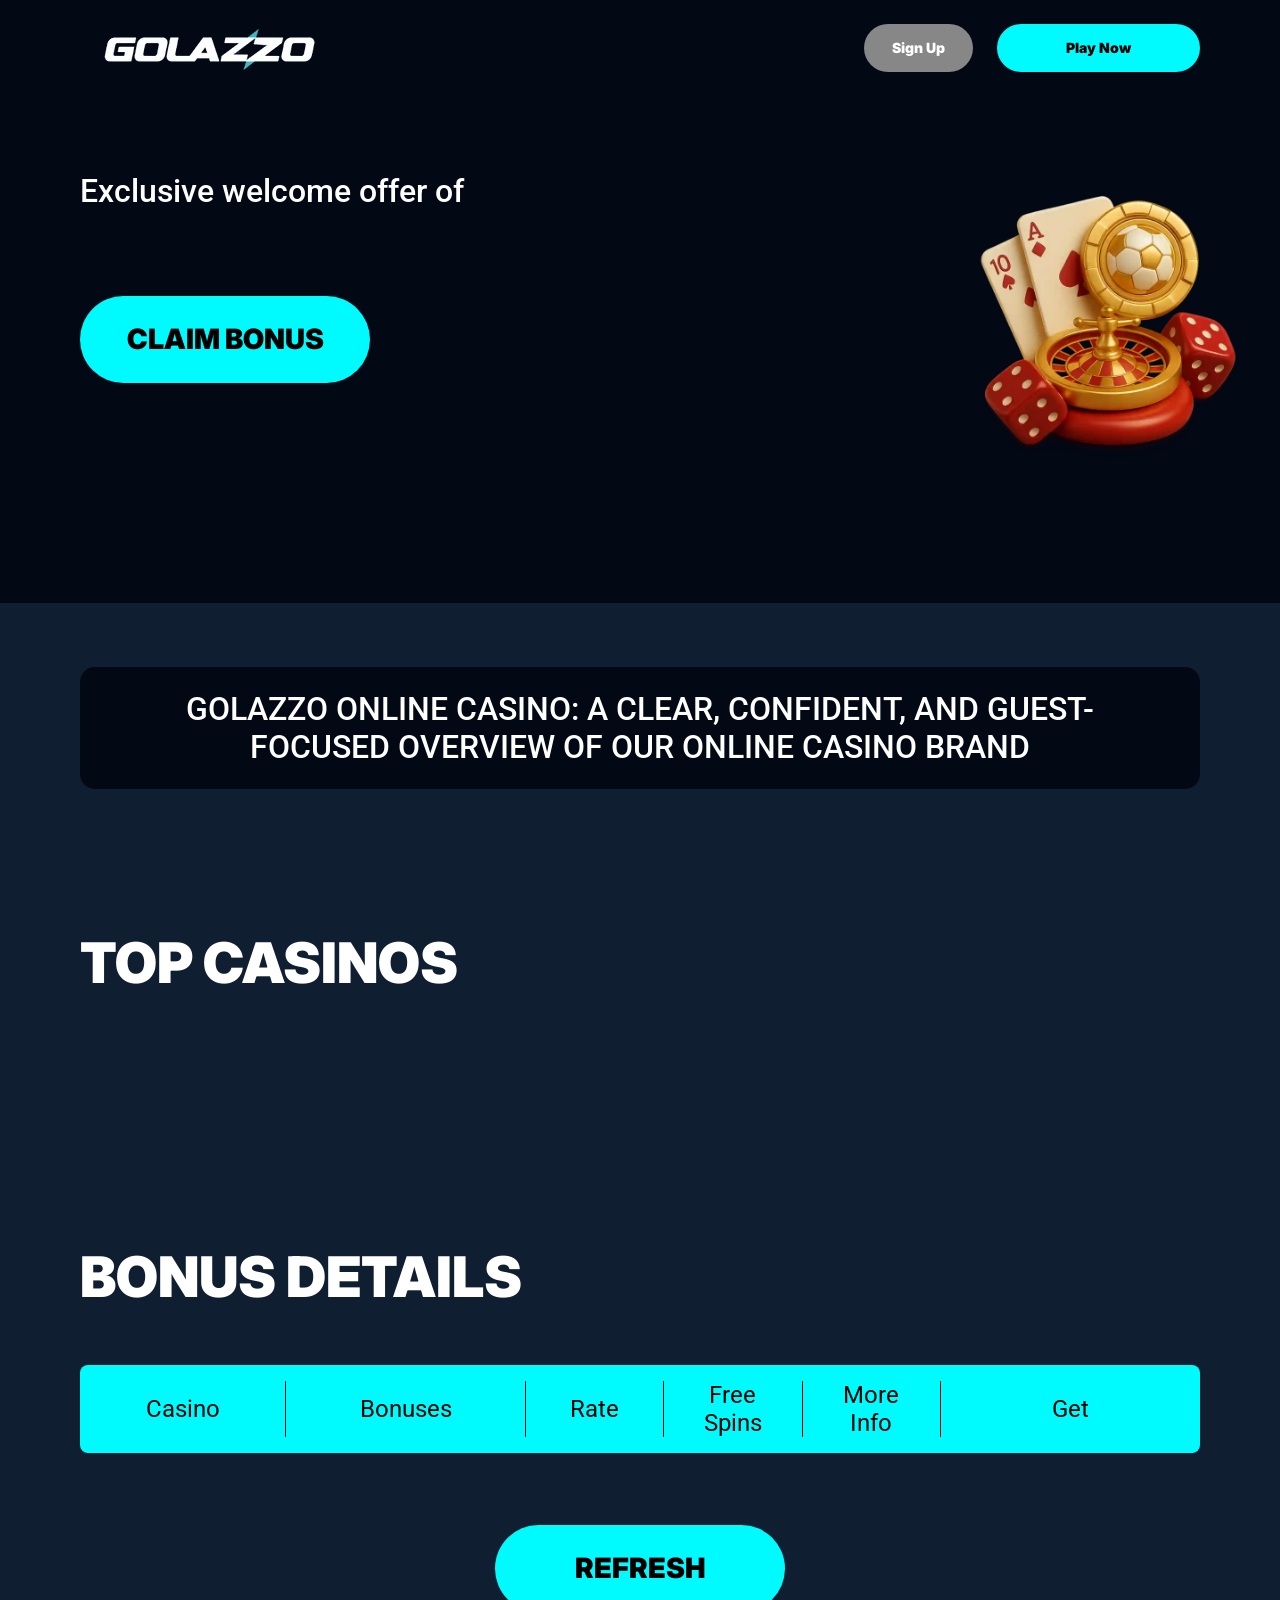
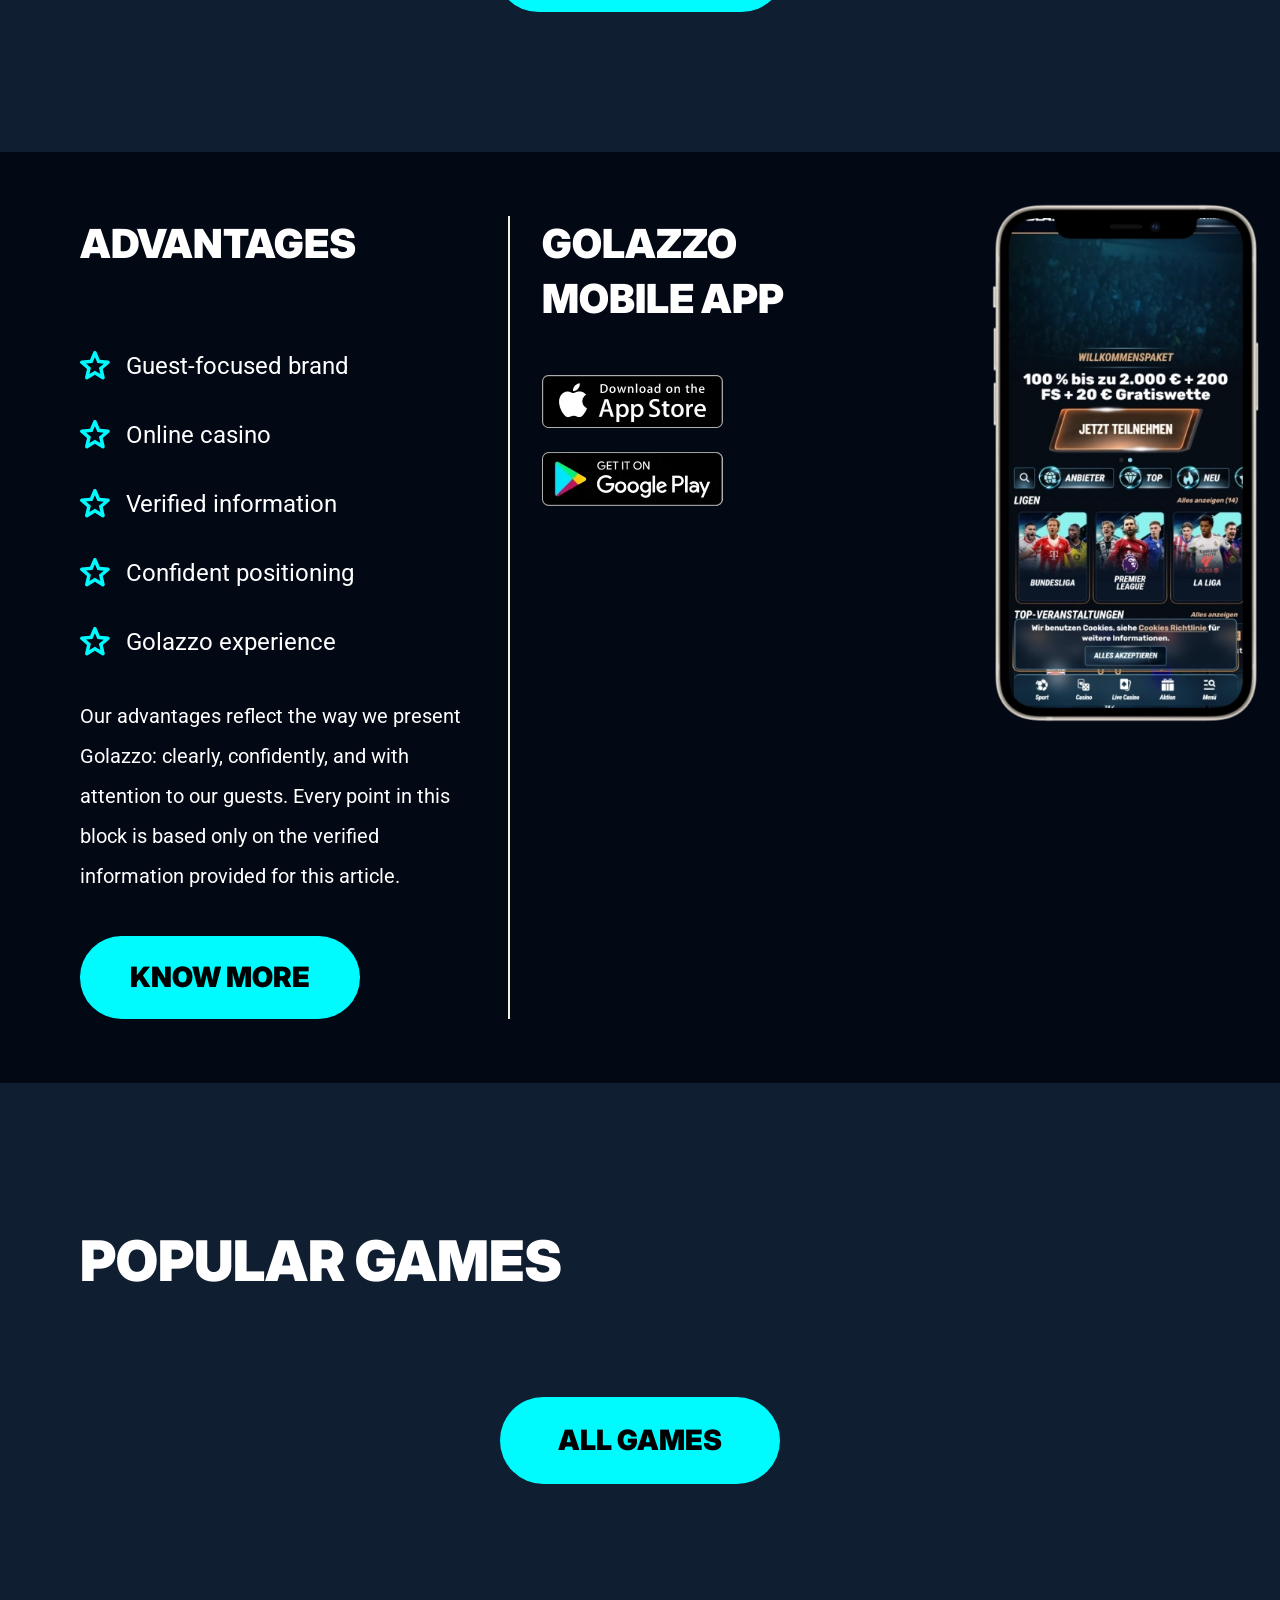
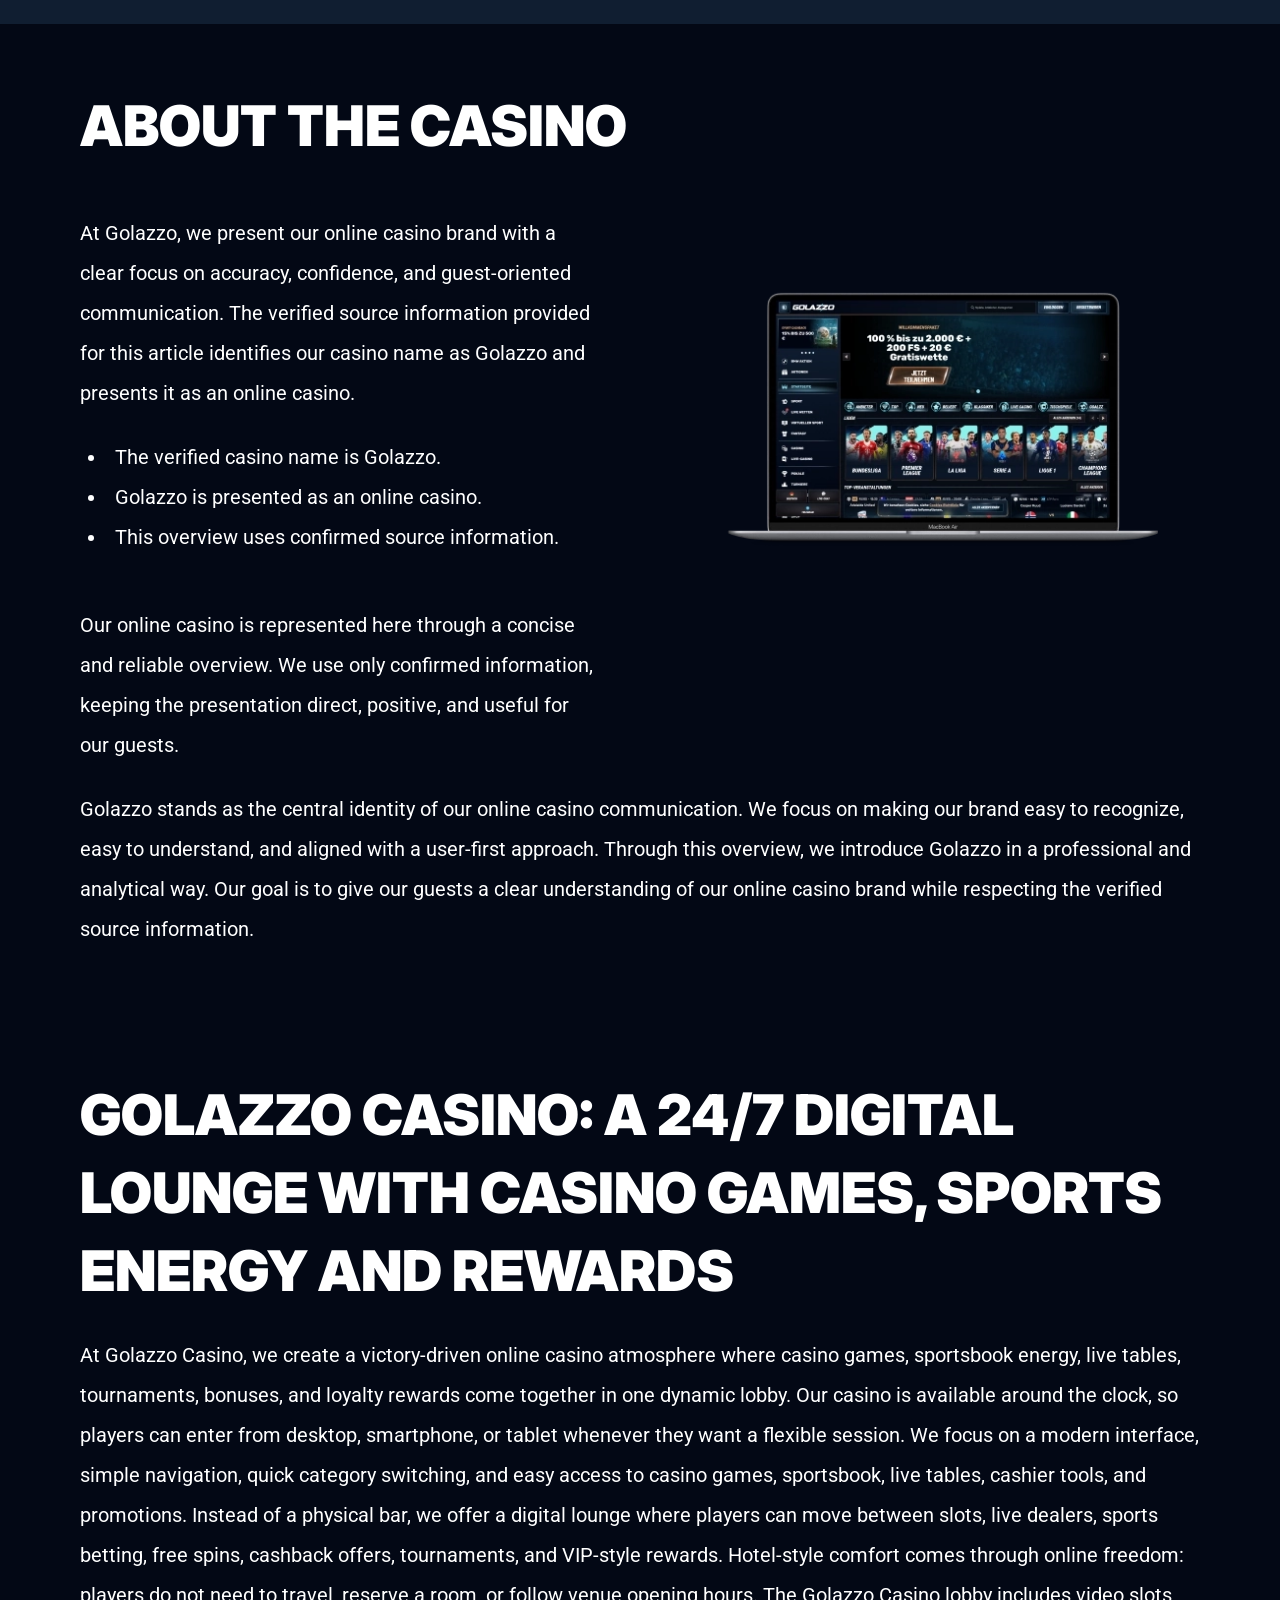
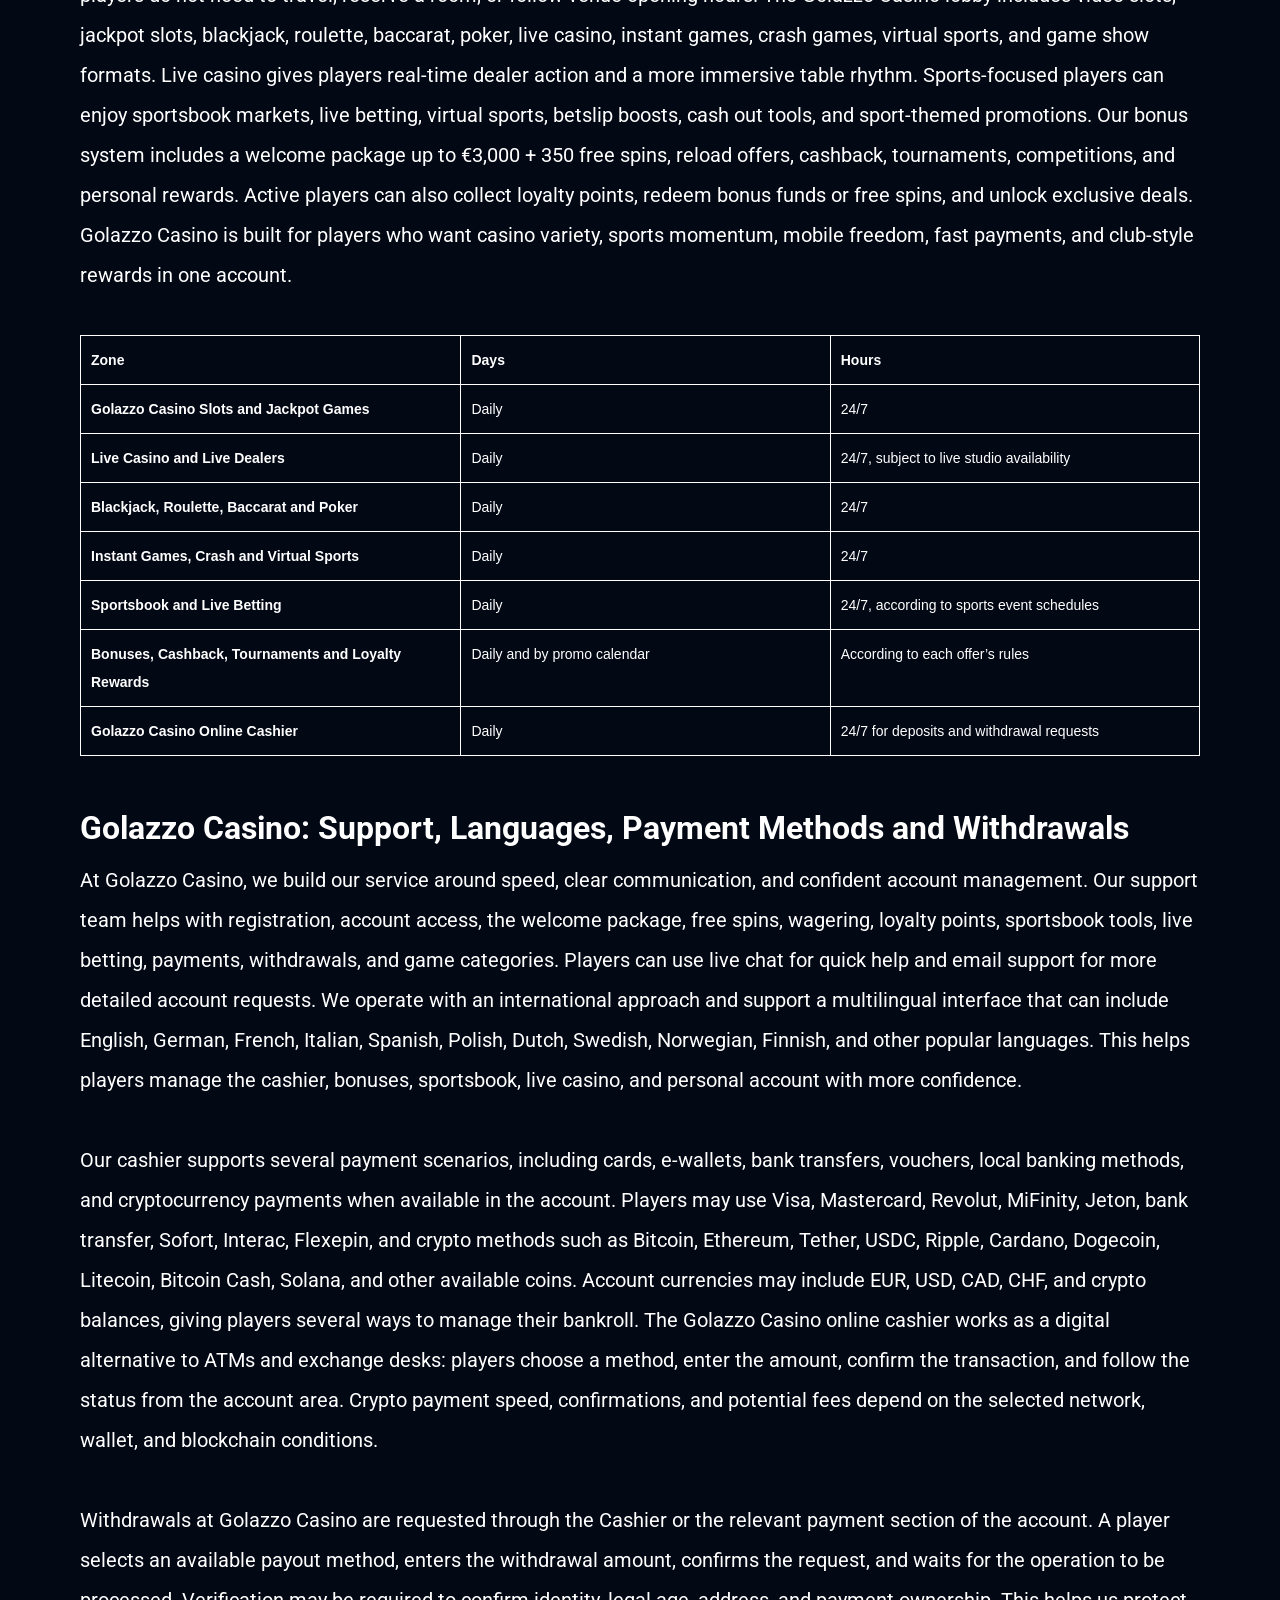
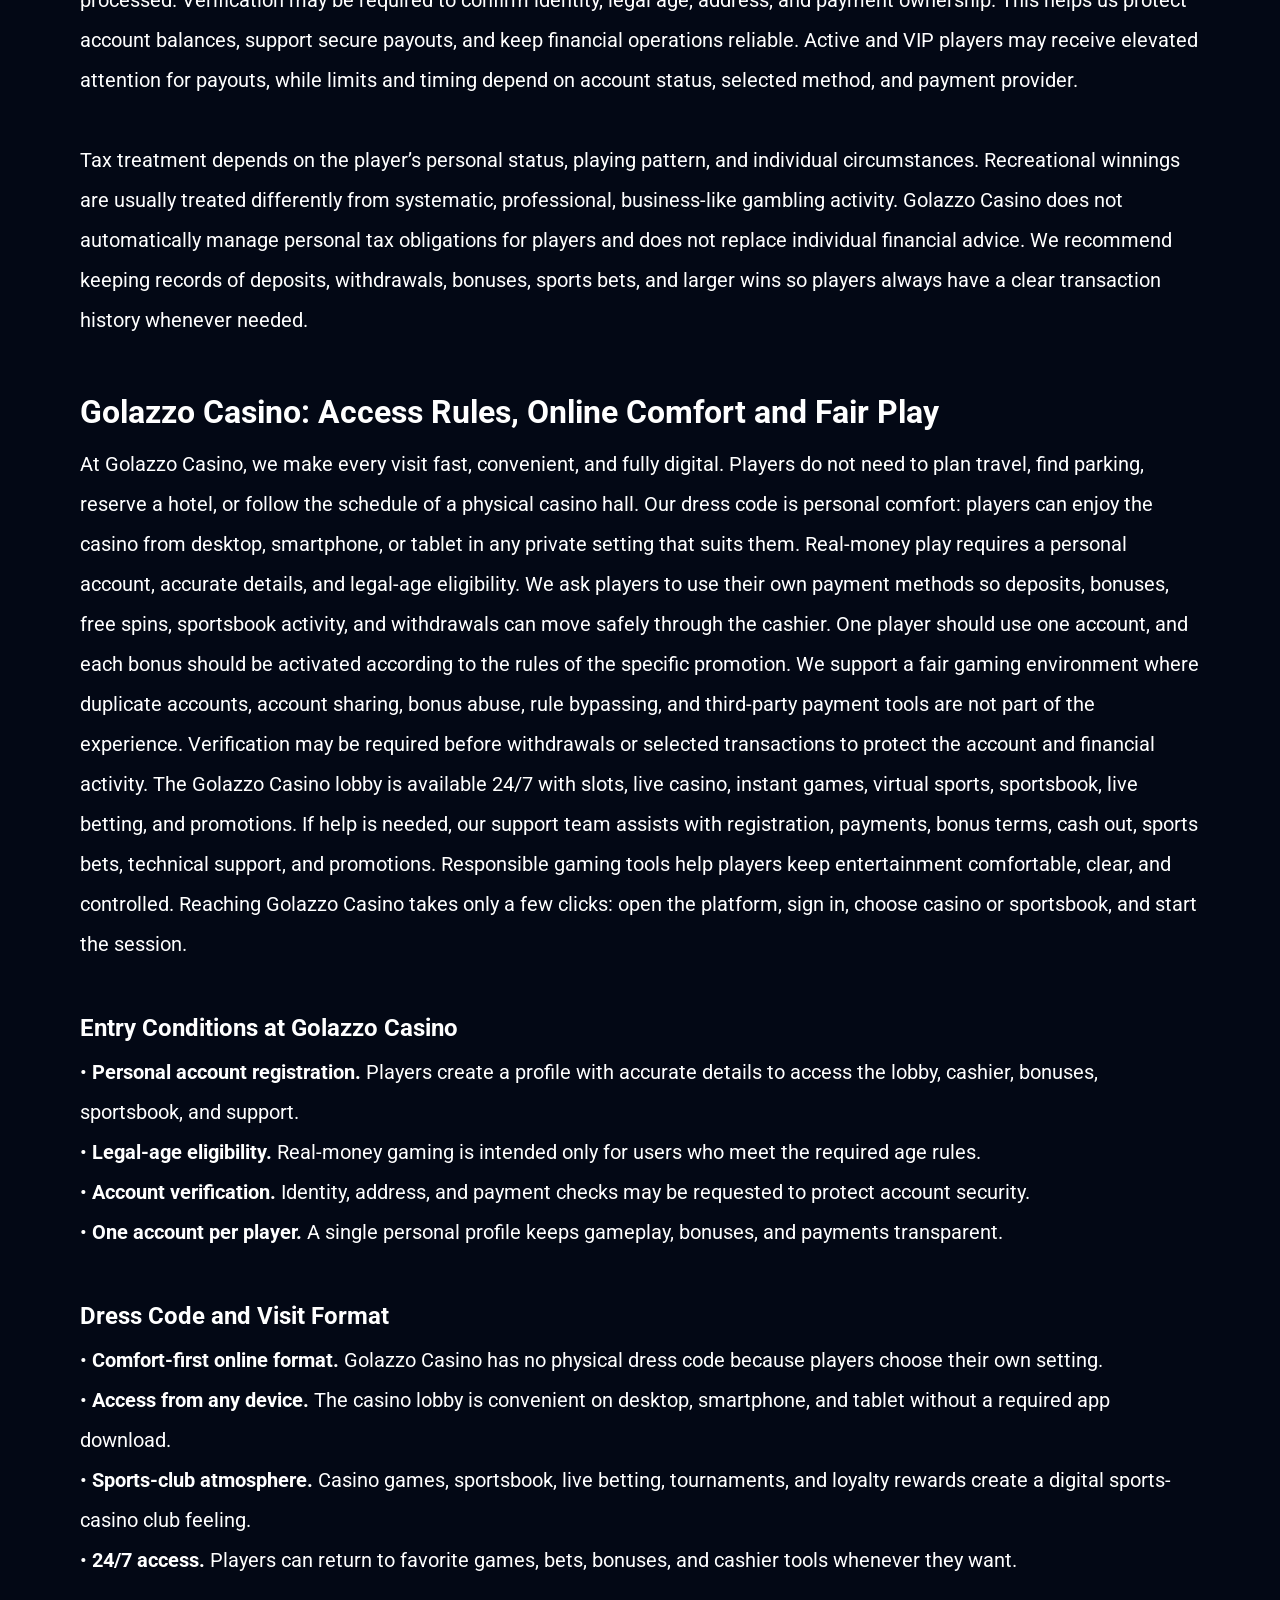
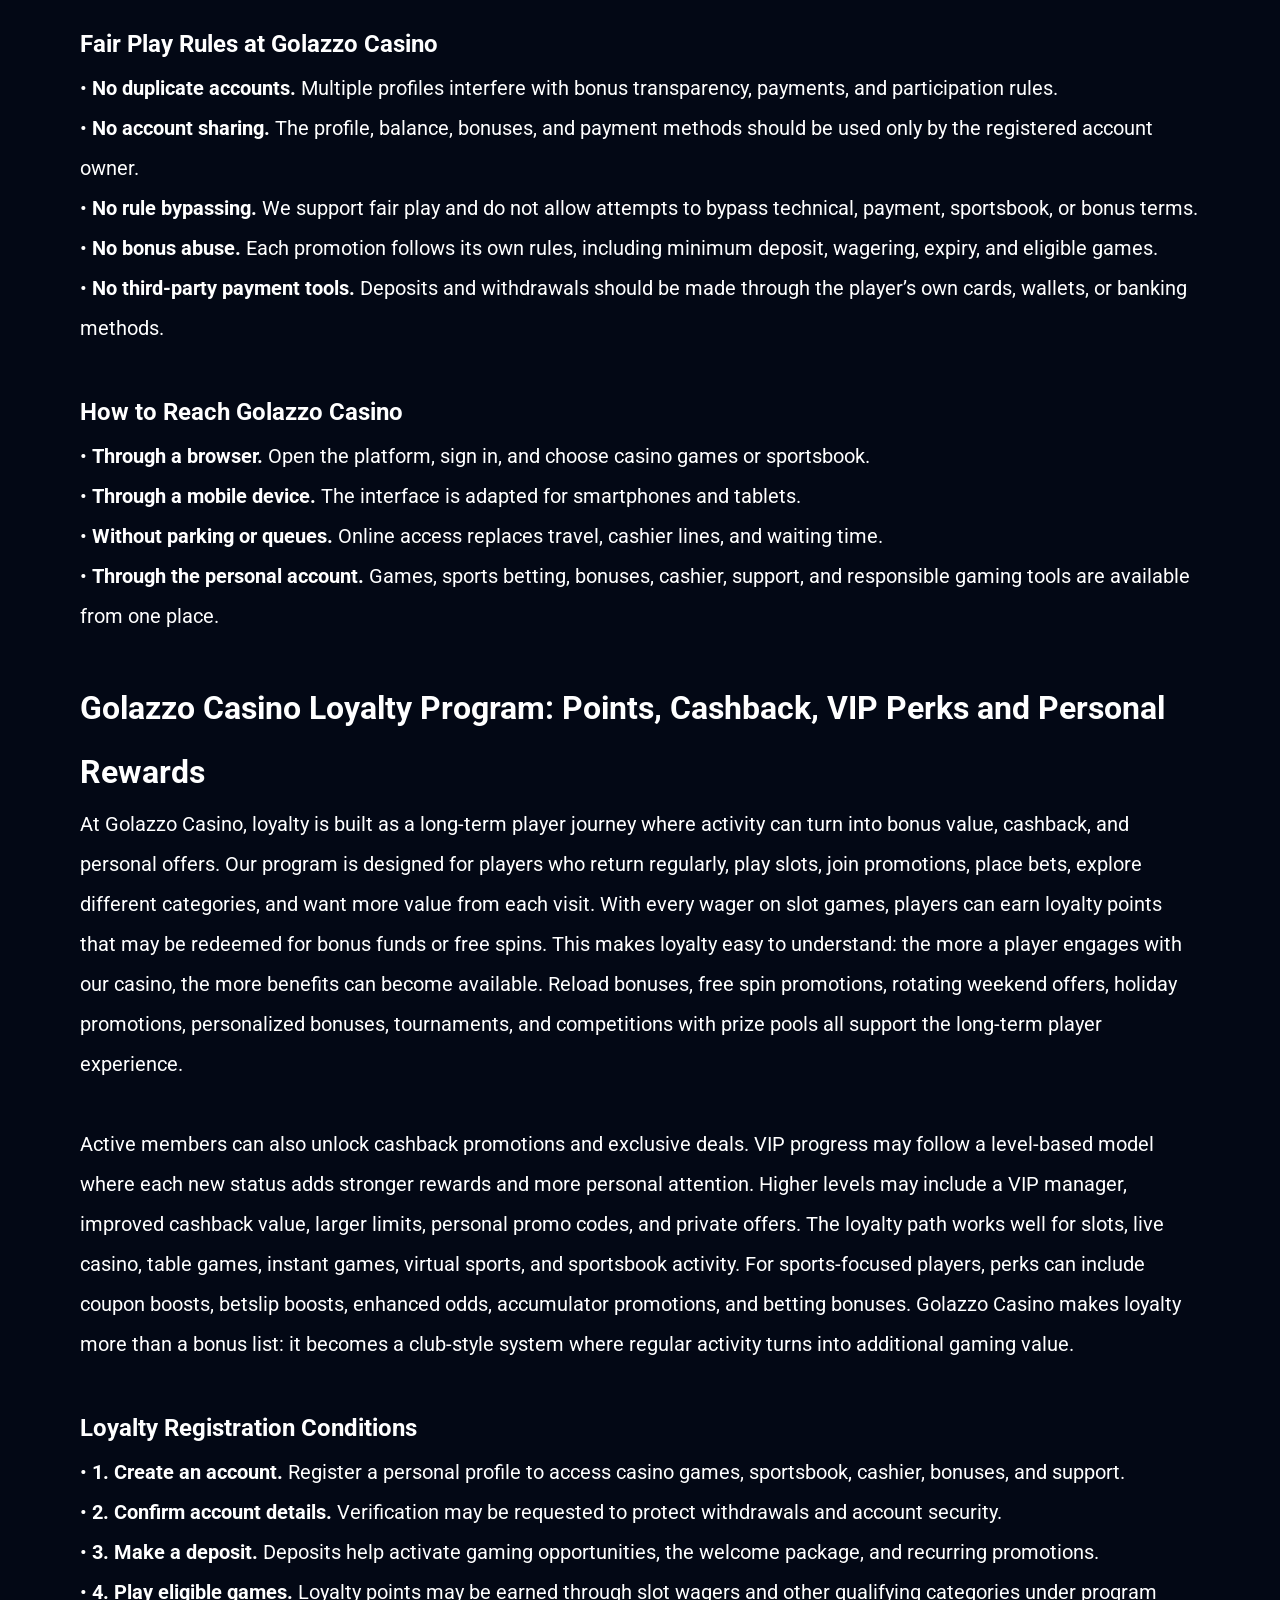
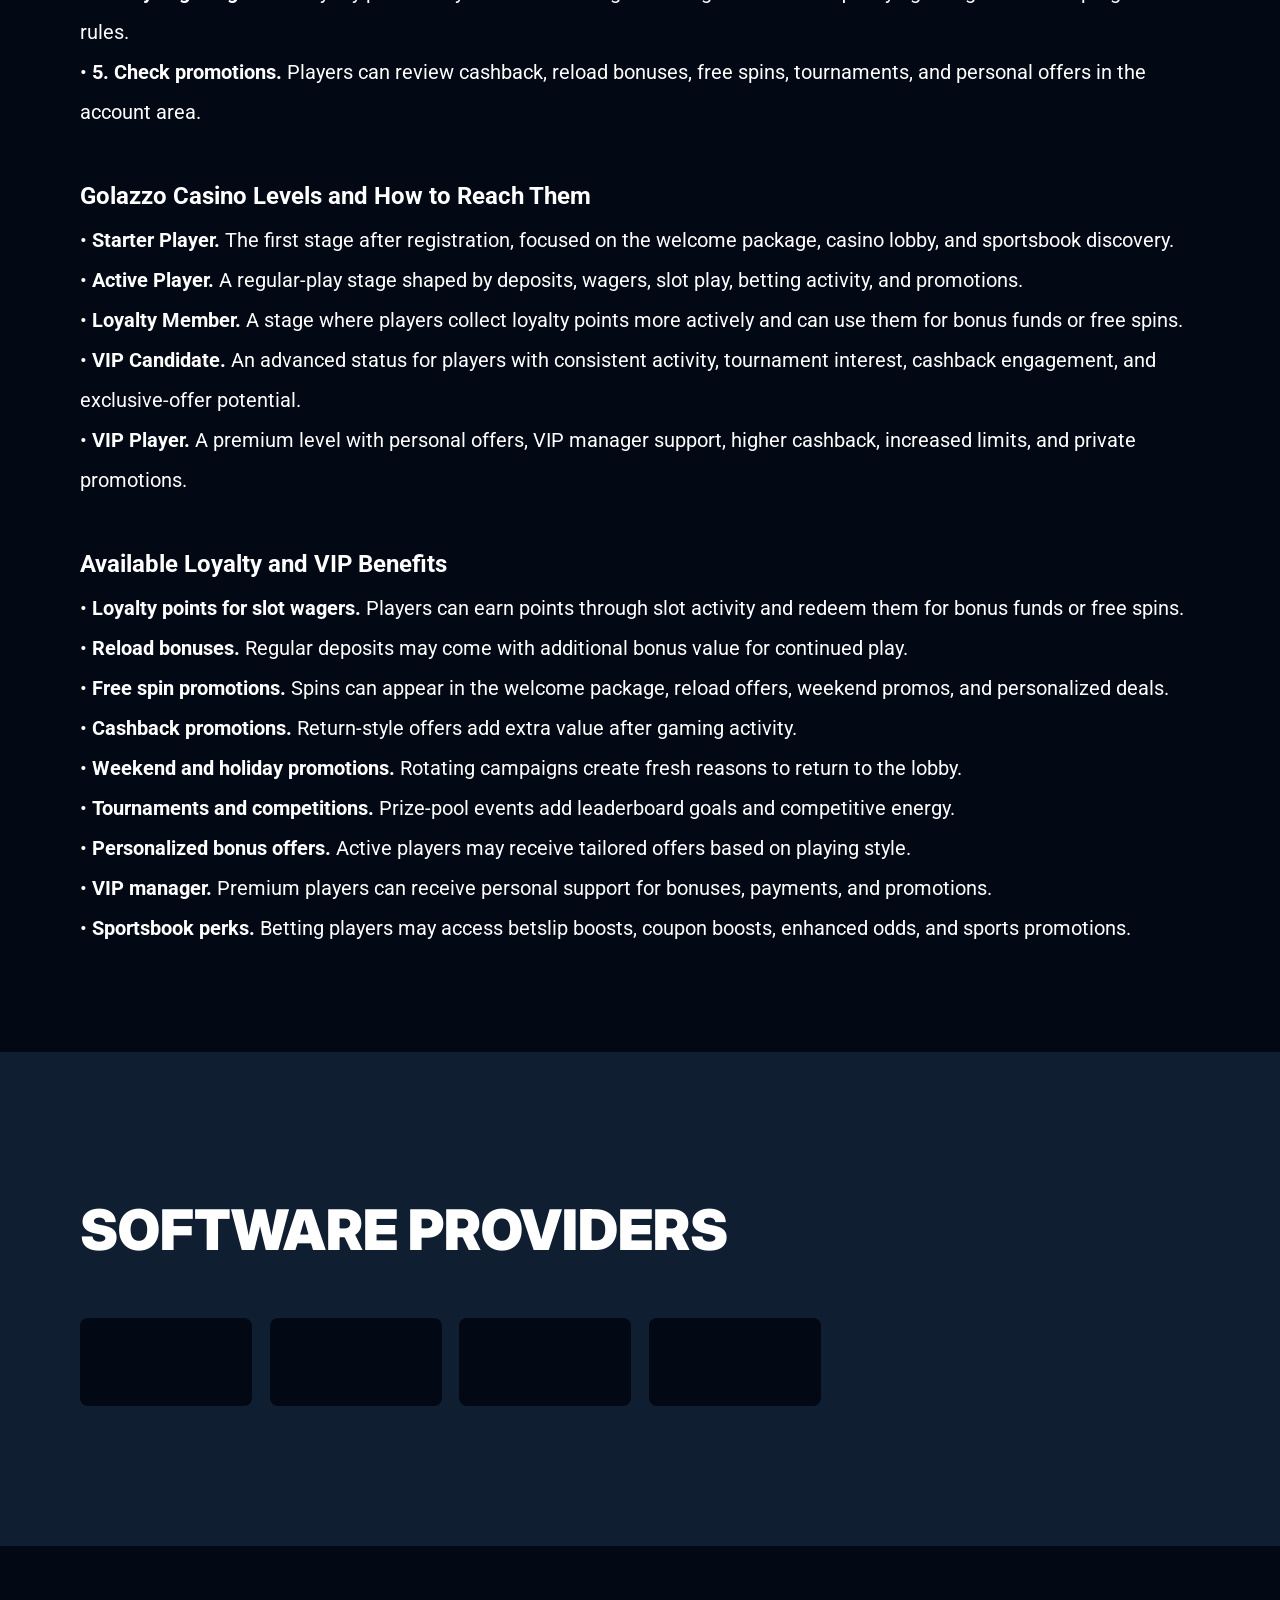
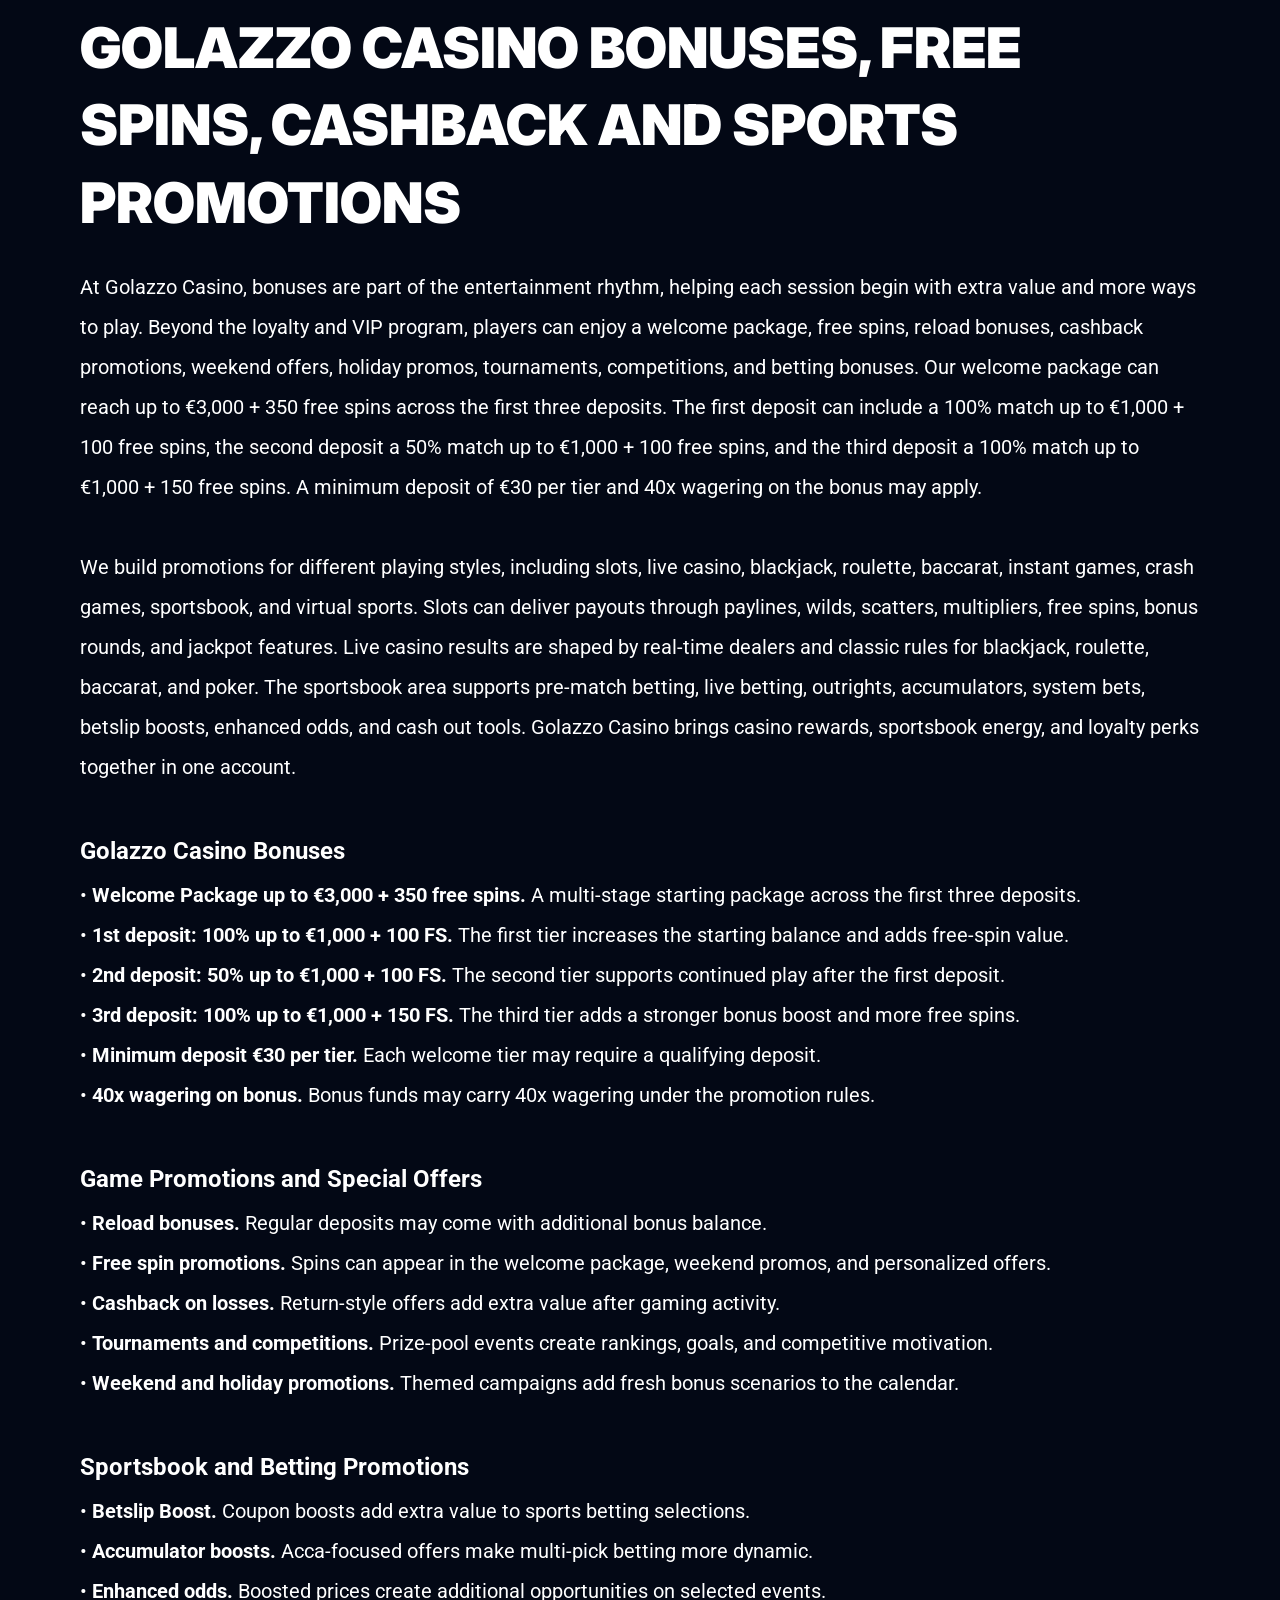
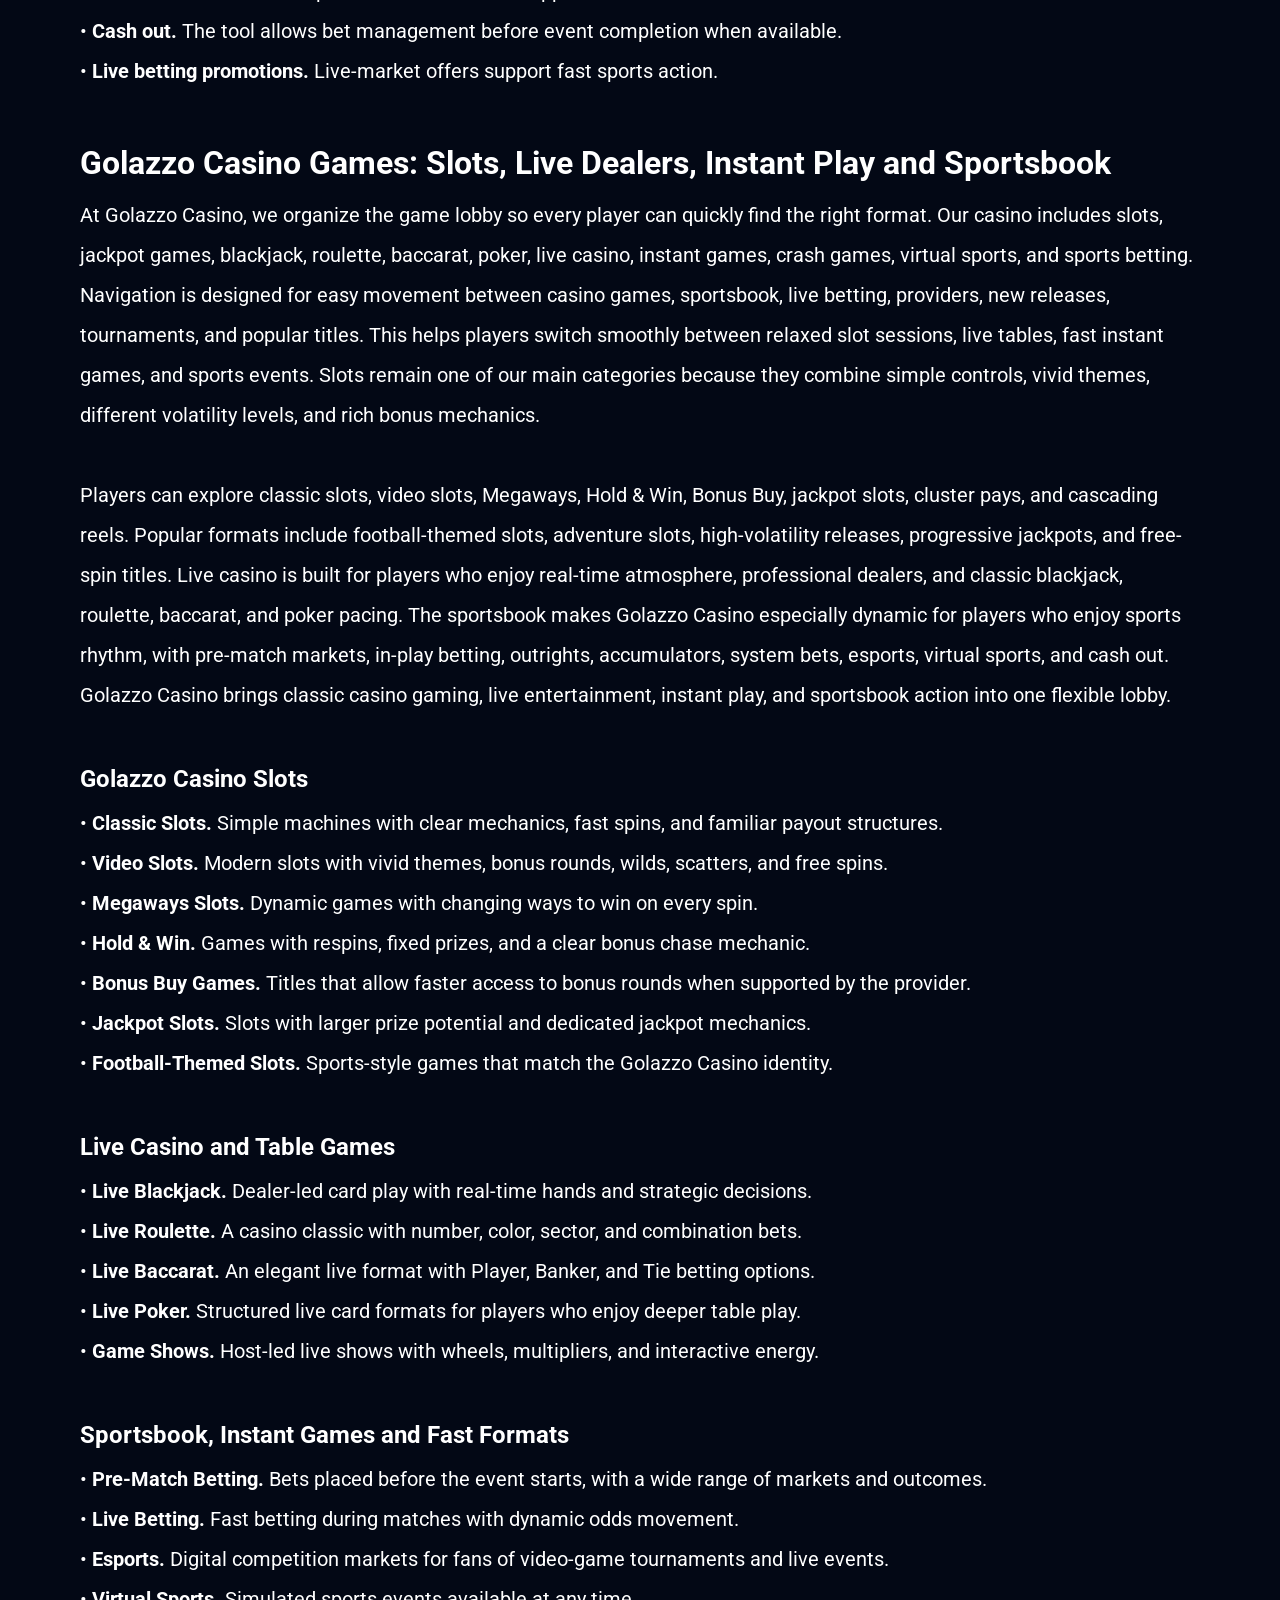
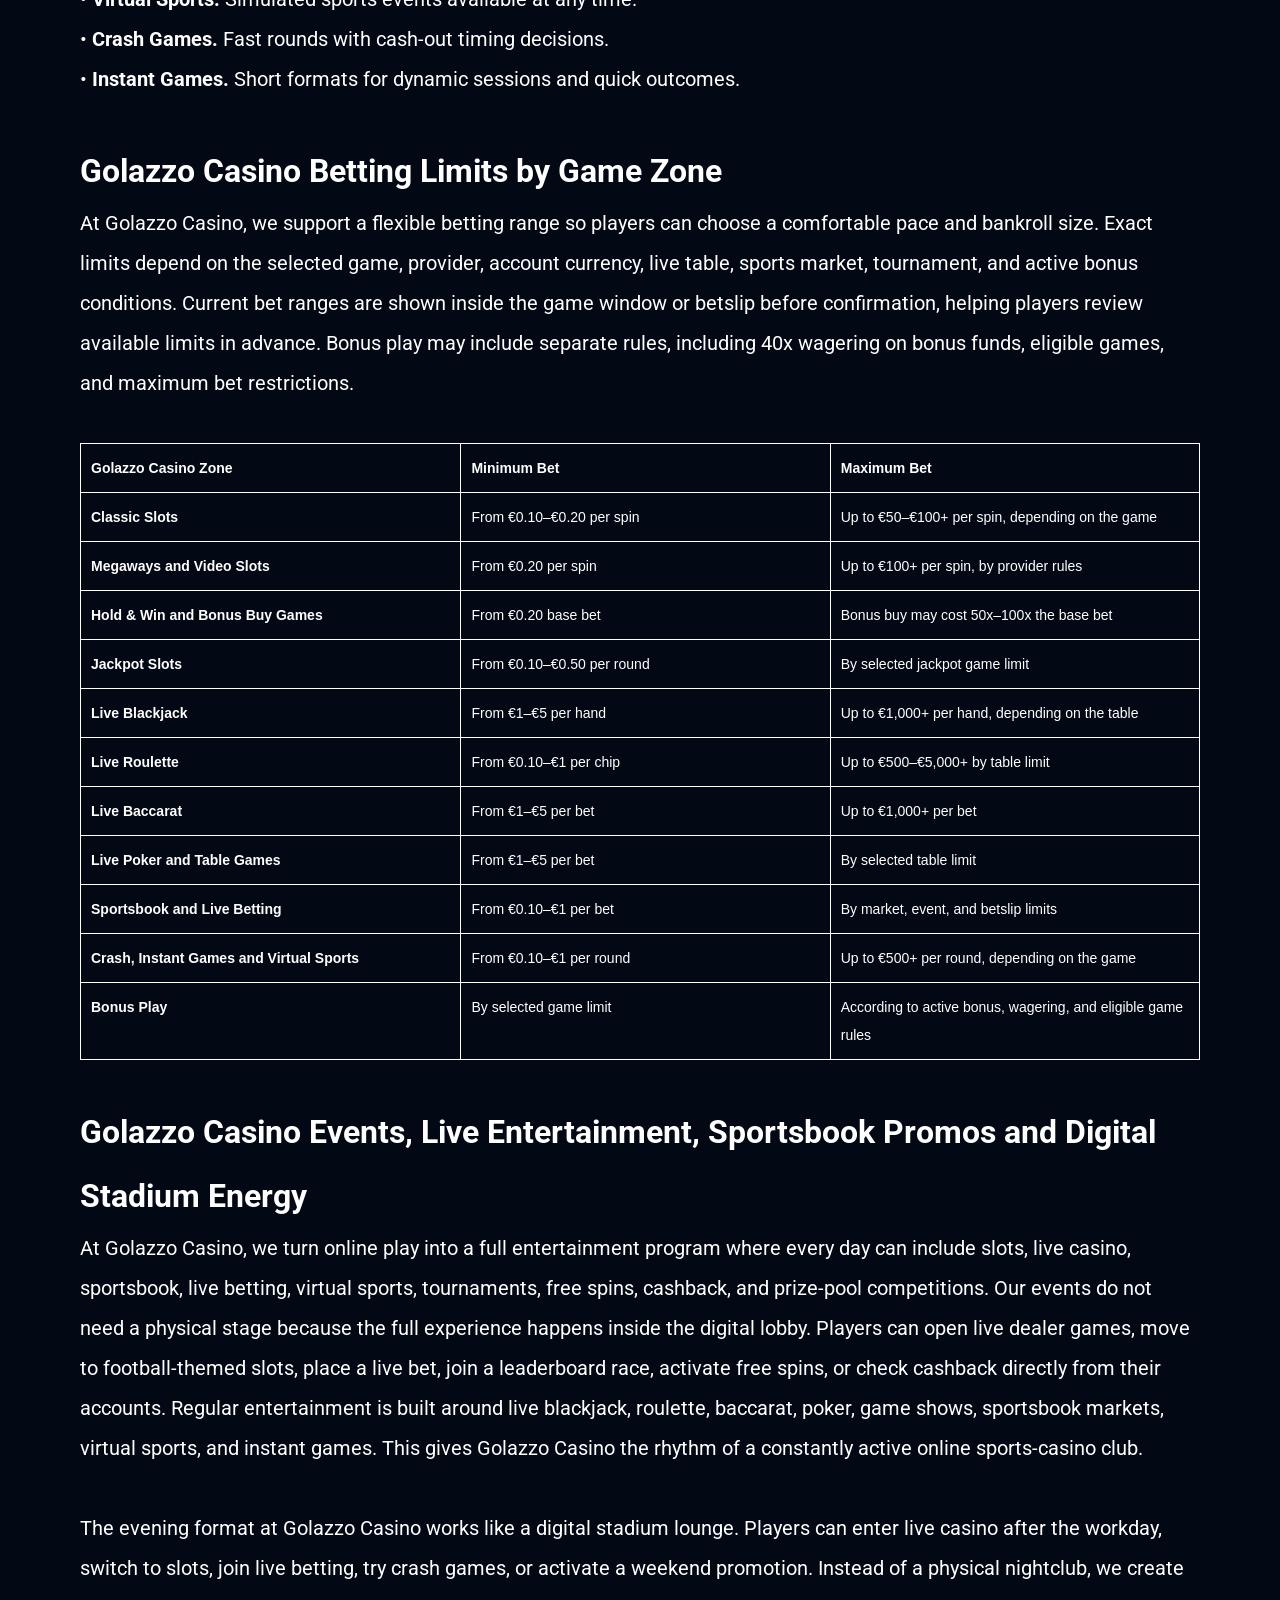
==== index.html @ dc9fdb14 "Site update" ====
<!DOCTYPE html>
<html lang="en-UK">

<head>
    <meta charset="utf-8">

    <script src="./index.js"></script>

    <link rel="manifest" href="./manifest.json">

    <link rel="preconnect" href="https://fonts.googleapis.com" />
    <link rel="preconnect" href="https://fonts.gstatic.com" crossorigin />

    <!-- Google Fonts -->
    <link
            href="https://fonts.googleapis.com/css2?family=Inter:wght@300;400;500;600;700&display=swap"
            rel="stylesheet"
    />
    <!-- Google Fonts -->

    <!-- Google Fonts -->
    <link
            href="https://fonts.googleapis.com/css2?family=Roboto:wght@300;400;500;600;700&display=swap"
            rel="stylesheet"
    />

    <meta name="viewport" content="width=device-width, initial-scale=1, minimum-scale=1, maximum-scale=2">
    <link rel="preload" as="image" href="_assets/images/1778840724-logo.svg" fetchpriority="high">
    <link rel="stylesheet" href="./normalize.css">
    <link rel="stylesheet" href="./index.css">
    <meta name="theme-color" content="">
    <title>Golazzo Online Casino Brand Overview</title>
    <meta name="description"
          content="Explore Golazzo through a clear, guest-focused online casino overview based only on verified information provided for this article.">
    <link rel="canonical" href="https://golazzocasino-online.com">
    <meta property="og:title" content="Golazzo Online Casino Brand Overview">
    <meta property="og:description"
          content="Explore Golazzo through a clear, guest-focused online casino overview based only on verified information provided for this article.">
    <meta property="og:url" content="https://golazzocasino-online.com">
    <meta property="og:site_name" content="Golazzo Online Casino Brand Overview">
    <meta property="og:locale" content="en-UK">
    <meta property="og:image" content="_assets/images/1778840763-maion.webp">
    <meta property="og:image:width" content="1200">
    <meta property="og:image:height" content="630">
    <meta property="og:type" content="website">
    <meta name="twitter:card" content="summary_large_image">
    <meta name="twitter:site" content="golazzocasino-online.com">
    <meta name="twitter:title" content="Golazzo Online Casino Brand Overview">
    <meta name="twitter:description"
          content="Explore Golazzo through a clear, guest-focused online casino overview based only on verified information provided for this article.">
    <meta name="twitter:image" content="_assets/images/1778840763-maion.webp">
    <meta name="twitter:image:width" content="1200">
    <meta name="twitter:image:height" content="630">
    <link rel="icon" href="_assets/images/1778840771-favicon.svg" type="image/x-icon" sizes="16x16">
    <meta name="language" content="en-UK">

    <link rel="apple-touch-icon" href="_assets/images/1778840715-favicon.svg" sizes="96x96">
    <link rel="icon" href="_assets/images/1778840715-favicon.svg" type="image/webp" sizes="192x192">

    <link rel="preload" href="_assets/images/1778840793-maion.webp" as="image" fetchpriority="high">

    <link rel="alternate" hreflang="x-default" href="https://golazzocasino-online.com" />
    <link rel="alternate" hreflang="en" href="https://golazzocasino-online.com" />
</head>

<body>
<svg
        style="display: none"
        xmlns="http://www.w3.org/2000/svg"
        width="1em"
        height="1em"
        viewBox="0 0 256 256"
>
    <symbol id="minus-icon" viewBox="0 0 256 256">
        <path
                fill="#878787"
                d="M228 128a12 12 0 0 1-12 12H40a12 12 0 0 1 0-24h176a12 12 0 0 1 12 12"
        />
    </symbol>
</svg>

<svg
        style="display: none"
        xmlns="http://www.w3.org/2000/svg"
        width="1em"
        height="1em"
        viewBox="0 0 32 32"
>
    <symbol id="globe-icon" viewBox="0 0 32 32">
        <path
                fill="#00fbff"
                d="M32.032 16c0-8.501-6.677-15.472-15.072-15.969-0.173-0.019-0.346-0.032-0.523-0.032-0.052 0-0.104 0.005-0.156 0.007-0.093-0.002-0.186-0.007-0.281-0.007-8.84 0-16.032 7.178-16.032 16.001s7.192 16.001 16.032 16.001c0.094 0 0.188-0.006 0.281-0.008 0.052 0.002 0.104 0.008 0.156 0.008 0.176 0 0.349-0.012 0.523-0.032 8.395-0.497 15.072-7.468 15.072-15.969zM29.049 21.151c-0.551-0.16-1.935-0.507-4.377-0.794 0.202-1.381 0.313-2.84 0.313-4.357 0-1.196-0.069-2.354-0.197-3.469 3.094-0.37 4.45-0.835 4.54-0.867l-0.372-1.050c0.695 1.659 1.080 3.478 1.080 5.386 0 1.818-0.352 3.555-0.987 5.151zM8.921 16c0-1.119 0.074-2.212 0.21-3.263 1.621 0.127 3.561 0.222 5.839 0.243v6.939c-2.219 0.021-4.114 0.111-5.709 0.234-0.22-1.319-0.34-2.715-0.34-4.154zM16.967 2.132c2.452 0.711 4.552 4.115 5.492 8.628-1.512 0.12-3.332 0.209-5.492 0.229v-8.857zM14.971 2.156v8.832c-2.136-0.021-3.965-0.109-5.502-0.226 0.96-4.457 3.076-7.836 5.502-8.606zM14.971 21.913l0 7.929c-2.263-0.718-4.256-3.705-5.293-7.719 1.492-0.11 3.253-0.189 5.292-0.21zM16.967 29.868l-0-7.955c2.061 0.020 3.814 0.102 5.288 0.217-1.019 4.067-3 7.076-5.288 7.738zM16.967 19.92l0-6.939c2.291-0.021 4.218-0.118 5.818-0.25 0.131 1.053 0.203 2.147 0.203 3.268 0 1.442-0.116 2.84-0.329 4.16-1.575-0.128-3.462-0.219-5.692-0.24zM28.588 9.81c-0.302 0.094-1.564 0.453-4.094 0.751-0.564-2.998-1.584-5.561-2.91-7.412 3.048 1.325 5.535 3.697 7.005 6.661zM11.213 2.831c-1.632 1.873-2.963 4.568-3.691 7.754-2.265-0.245-3.623-0.534-4.166-0.665 1.585-3.27 4.407-5.836 7.856-7.088zM2.614 11.787c0.385 0.104 1.841 0.467 4.549 0.766-0.155 1.107-0.24 2.26-0.24 3.447 0 1.509 0.136 2.96 0.383 4.334-2.325 0.251-3.755 0.552-4.396 0.706-0.607-1.566-0.944-3.264-0.944-5.041 0-1.467 0.228-2.883 0.649-4.213zM3.784 22.886c0.727-0.154 2.029-0.39 3.956-0.591 0.759 2.803 1.993 5.175 3.473 6.874-3.16-1.148-5.79-3.398-7.429-6.282v0zM21.583 28.849c1.195-1.665 2.14-3.907 2.728-6.525 1.982 0.227 3.226 0.494 3.853 0.652-1.5 2.596-3.808 4.669-6.581 5.873z">
        </path>
    </symbol>
</svg>

<svg width="32" height="31" viewBox="0 0 32 31" fill="none" xmlns="http://www.w3.org/2000/svg">
    <symbol id="star-icon" viewBox="0 0 32 31">
        <path d="M10.0431 24.5932L15.8898 21.0667L21.7365 24.6396L20.2052 17.9577L25.3559 13.5031L18.5811 12.8999L15.8898 6.58913L13.1985 12.8535L6.42371 13.4567L11.5744 17.9577L10.0431 24.5932ZM15.8898 25.4285L8.187 30.0687C7.84672 30.2853 7.49096 30.3781 7.11975 30.3471C6.74853 30.3162 6.42371 30.1925 6.1453 29.9759C5.86688 29.7594 5.65034 29.489 5.49566 29.1648C5.34099 28.8406 5.31005 28.4768 5.40286 28.0734L7.44456 19.3034L0.623417 13.4103C0.314068 13.1319 0.121034 12.8145 0.0443157 12.4581C-0.0324028 12.1017 -0.00951111 11.754 0.112991 11.415C0.235493 11.0759 0.421103 10.7975 0.669819 10.5797C0.918536 10.362 1.25882 10.2227 1.69067 10.1621L10.6927 9.37327L14.1729 1.11366C14.3276 0.742438 14.5676 0.464023 14.8931 0.278414C15.2185 0.0928044 15.5507 0 15.8898 0C16.2288 0 16.5611 0.0928044 16.8865 0.278414C17.2119 0.464023 17.452 0.742438 17.6067 1.11366L21.0869 9.37327L30.0889 10.1621C30.522 10.224 30.8623 10.3632 31.1098 10.5797C31.3572 10.7963 31.5428 11.0747 31.6666 11.415C31.7903 11.7553 31.8138 12.1036 31.7371 12.46C31.6604 12.8163 31.4667 13.1331 31.1562 13.4103L24.335 19.3034L26.3767 28.0734C26.4695 28.4756 26.4386 28.8394 26.2839 29.1648C26.1292 29.4902 25.9127 29.7606 25.6343 29.9759C25.3559 30.1912 25.0311 30.315 24.6598 30.3471C24.2886 30.3793 23.9329 30.2865 23.5926 30.0687L15.8898 25.4285Z" fill="#00fbff"/>
    </symbol>
</svg>

<svg
        xmlns="http://www.w3.org/2000/svg"
        width="1em"
        height="1em"
        viewBox="0 0 256 256"
>
    <symbol id="plus-icon" viewBox="0 0 256 256">
        <path
                fill="#878787"
                d="M228 128a12 12 0 0 1-12 12h-76v76a12 12 0 0 1-24 0v-76H40a12 12 0 0 1 0-24h76V40a12 12 0 0 1 24 0v76h76a12 12 0 0 1 12 12"
        />
    </symbol>
</svg>

<svg
        width="33"
        height="32"
        viewBox="0 0 33 32"
        fill="none"
        xmlns="http://www.w3.org/2000/svg"
>
    <symbol id="play-icon" viewBox="0 0 33 32">
        <path
                d="M16.8334 0.0786133C7.9606 0.0786133 0.767578 7.20678 0.767578 15.9998C0.767578 24.7929 7.9606 31.921 16.8334 31.921C25.7061 31.921 32.8992 24.7929 32.8992 15.9998C32.8992 7.20678 25.7061 0.0786133 16.8334 0.0786133ZM22.3861 16.8438L14.3532 21.8192C14.1907 21.9197 14.0059 21.9703 13.821 21.9703C13.6536 21.9703 13.4859 21.929 13.3342 21.8454C13.015 21.67 12.8169 21.3372 12.8169 20.9752V11.0244C12.8169 10.6625 13.015 10.3296 13.3342 10.1543C13.6533 9.97788 14.0436 9.98857 14.3532 10.1805L22.3861 15.1559C22.6796 15.3381 22.858 15.6568 22.858 15.9998C22.858 16.3428 22.6796 16.6616 22.3861 16.8438Z"
                fill="#00fbff"
        />
    </symbol>
</svg>

<svg
        width="20"
        height="20"
        viewBox="0 0 20 20"
        fill="none"
        xmlns="http://www.w3.org/2000/svg"
>
    <symbol id="information-outline" viewBox="0 0 20 20">
        <path
                d="M9 7H11V5H9V7ZM10 18C5.59 18 2 14.41 2 10C2 5.59 5.59 2 10 2C14.41 2 18 5.59 18 10C18 14.41 14.41 18 10 18ZM10 0C8.68678 0 7.38642 0.258658 6.17317 0.761205C4.95991 1.26375 3.85752 2.00035 2.92893 2.92893C1.05357 4.8043 0 7.34784 0 10C0 12.6522 1.05357 15.1957 2.92893 17.0711C3.85752 17.9997 4.95991 18.7362 6.17317 19.2388C7.38642 19.7413 8.68678 20 10 20C12.6522 20 15.1957 18.9464 17.0711 17.0711C18.9464 15.1957 20 12.6522 20 10C20 8.68678 19.7413 7.38642 19.2388 6.17317C18.7362 4.95991 17.9997 3.85752 17.0711 2.92893C16.1425 2.00035 15.0401 1.26375 13.8268 0.761205C12.6136 0.258658 11.3132 0 10 0ZM9 15H11V9H9V15Z"
                fill="#ffffff"
        />
    </symbol>
</svg>

<div class="wrapper">
    <header class="header" id="top">
        <div class="headerBlock">
            <div class="headerLogoContainer"><a href="https://golazzocasino-online.com" aria-label="Main page"><img class="header__logo logo"
                                                                                                     src="_assets/images/1778840724-logo.svg" alt="Golazzo Logo" /></a></div>
            <ul class="nav__list">
                <li class="nav__item"><a class="nav__link" target="_blank" href="casino.html?id=example-offer-id"
                                         aria-label="Sign Up" id="navSignUp"> Sign Up </a></li>
                <li class="nav__item nav__itemLarge"><a class="nav__link nav__linkLarge" target="_blank"
                                                        href="casino.html?id=example-offer-id" aria-label="Play Now" id="navPlayNow"> Play Now </a>
                </li>
            </ul>
        </div>
    </header>
    <main class="main">
        <section class="heroContainer">
            <div class="hero">
                <div class="heroBlock block">
                    <div class="heroGroup">
                        <div class="heroTextGroup">
                            <p class="heroText heroTextDesktop">Exclusive welcome offer of</p>
                            <p class="heroText heroTextMobile">Exclusive welcome bonus of</p>
                            <p class="heroText heroTextBonus" id="bonusText"></p>
                        </div><a target="_blank" class="heroLink" id="bonusLink" href="/" aria-label="Play game"><span
                            class="heroButton btn btn--large">Claim Bonus</span></a>
                    </div>
                </div>
            </div>
            <div class="heroUnder">
                <h1 class="heroText heroMainTitle">Golazzo Online Casino: A Clear, Confident, and Guest-Focused Overview of Our Online Casino Brand</h1>
            </div>
        </section>
        <div class="bonusesCircleContainer">
            <section class="topCasino">
                <div class="container">
                    <div class="topCasinoBlock block">
                        <h2 class="topCasinoTitle title"><span>Top Casinos <span id="countryName"></span></span>
                        </h2>
                        <div class="topCasinoGroup" id="casinoCardContainer">
                            <!-- Casino cards will be dynamically inserted here --></div><button
                            class="topCasinoButton btn btn--large" id="showMoreButton"> All Casino </button>
                    </div>
                </div>
            </section>
            <section class="bonusDetails" id="bonuses">
                <div class="container">
                    <div class="bonusDetailsBlock block">
                        <h2 class="bonusDetailsTitle title"><span>Bonus Details</span></h2>
                        <div class="bonusDetailsGroup">
                            <div class="bonusTable">
                                <div class="bogradientContainer">
                                    <div class="bonusTableRow bonusTableHeader">
                                        <div class="bonusTableHead">
                                            <p class="bonusHeaderText bonusHeaderCasino">Casino</p>
                                        </div>
                                        <div class="bonusTableHead">
                                            <p class="bonusHeaderText bonusDetailsWelcome">Bonuses</p>
                                        </div>
                                        <div class="bonusTableHead">
                                            <p class="bonusHeaderText">Rate</p>
                                        </div>
                                        <div class="bonusTableHead">
                                            <p class="bonusHeaderText bonusHeaderTextSpins">Free Spins</p>
                                        </div>
                                        <div class="bonusTableHead">
                                            <p class="bonusHeaderText">More Info</p>
                                        </div>
                                        <div class="bonusTableHead">
                                            <p class="bonusHeaderText bonusClaimBonus">Get</p>
                                        </div>
                                    </div>
                                </div><!-- Bonus rows will be dynamically inserted here -->
                                <div id="bonusTableRows"></div>
                            </div>
                        </div><button class="bonusDetailsButton btn btn--large" id="refreshButton"> Refresh
                    </button>
                    </div>
                </div>
            </section>
        </div>
        <div class="advantagesCircleContainer">
            <section class="advantages">
                <div class="container">
                    <div class="advantagesBlock block">
                        <div class="advantagesDescription">
                            <h2 class="advantagesTitle title">Advantages</h2>
                            <ul class="advantagesList">
                                <li class="providersGroup"></li>
                                <li class="advantagesItem">
                                    <svg class="advantagesStar" width="30" height="29">
                                        <use href="#star-icon"></use>
                                    </svg>
                                    <p class="advantagesText">Guest-focused brand</p>
                                </li>
                                <li class="advantagesItem">
                                    <svg class="advantagesStar" width="30" height="29">
                                        <use href="#star-icon"></use>
                                    </svg>
                                    <p class="advantagesText">Online casino</p>
                                </li>
                                <li class="advantagesItem">
                                    <svg class="advantagesStar" width="30" height="29">
                                        <use href="#star-icon"></use>
                                    </svg>
                                    <p class="advantagesText">Verified information</p>
                                </li>
                                <li class="advantagesItem">
                                    <svg class="advantagesStar" width="30" height="29">
                                        <use href="#star-icon"></use>
                                    </svg>
                                    <p class="advantagesText">Confident positioning</p>
                                </li>
                                <li class="advantagesItem">
                                    <svg class="advantagesStar" width="30" height="29">
                                        <use href="#star-icon"></use>
                                    </svg>
                                    <p class="advantagesText">Golazzo experience</p>
                                </li>
                                <li class="providersGroup">Our advantages reflect the way we present Golazzo: clearly, confidently, and with attention to our guests. Every point in this block is based only on the verified information provided for this article.</li>
                            </ul><a class="advantagesLink" id="advantagesLink" target="_blank" href="/" aria-label="Know more"><span
                                class="advantagesButton btn btn--large">Know more</span></a>
                        </div>
                        <div class="advantagesMobile">
                            <h2 class="advantagesTitle title advantagesAppTitle">Golazzo Mobile App</h2><img
                                class="advantagesMobilePhone" src="_assets/images/1778840851-mobile.webp" title="Golazzo Mobile"
                                alt="Golazzo Mobile App" />
                            <div class="advantagesStoreGroup"><a href="/" id="appStoreLink" aria-label="Play game"
                                                                 target="_blank"><img class="advantagesStore" width="181" height="53"
                                                                                      src="./assets/images/advantages/app-store.webp" alt="iOs App " title="Golazzo Mobile App"/></a><a
                                    href="/" id="googlePlayLink" aria-label="Play game" target="_blank"><img
                                    class="advantagesStore" width="181" height="54"
                                    src="./assets/images/advantages/google-play.webp" alt="android App Golazzo Mobile App" title="Golazzo Mobile App" /></a>
                            </div>
                        </div>
                    </div>
                </div>
            </section>
            <section class="games" id="games">
                <div class="container">
                    <div class="gamesBlock block">
                        <h2 class="gamesTitle title"><span>Popular Games</span></h2>
                        <div class="gamesGroup" id="gamesContainer"><!-- Games will be dynamically inserted here -->
                        </div><a target="_blank" class="gamesLink" id="allGamesLink" href="/" aria-label="All Games"><span
                            class="gamesButton btn btn--large">All Games</span></a>
                    </div>
                </div>
            </section>
        </div>
        <div class="historyCircleContainer">
            <section class="history">
                <div class="container">
                    <div class="historyBlock block">
                        <h2 class="historyTitle title">About the Casino</h2>
                        <div class="historyGroup">
                            <div class="historyColumn">
                                <div class="historyText">
                                    <p class="historyDescription">At Golazzo, we present our online casino brand with a clear focus on accuracy, confidence, and guest-oriented communication. The verified source information provided for this article identifies our casino name as Golazzo and presents it as an online casino.</p>
                                    <ul class="historyList">
                                        <li class="historyItem">The verified casino name is Golazzo.</li>
                                        <li class="historyItem">Golazzo is presented as an online casino.</li>
                                        <li class="historyItem">This overview uses confirmed source information.</li>
                                    </ul>
                                    <p class="historyDescription">Our online casino is represented here through a concise and reliable overview. We use only confirmed information, keeping the presentation direct, positive, and useful for our guests.</p>
                                </div>
                            </div>
                            <div class="historyColumn"><img class="historyImage"
                                                            src="_assets/images/1778840936-desktop.webp" alt="Golazzo " title="Golazzo Desktop"/></div>
                        </div>
                        <p class="historyDescription">Golazzo stands as the central identity of our online casino communication. We focus on making our brand easy to recognize, easy to understand, and aligned with a user-first approach.

Through this overview, we introduce Golazzo in a professional and analytical way. Our goal is to give our guests a clear understanding of our online casino brand while respecting the verified source information.</p>
                    </div>
                </div>
            </section>
        </div>
        <div class="historyCircleContainer">
            <section class="history">
                <div class="container">
                    <div class="historyBlock block">
                        <h2 class="historyTitle title">Golazzo Casino: A 24/7 Digital Lounge With Casino Games, Sports Energy and Rewards</h2>
                        <div class="historyDescription"><p> At Golazzo Casino, we create a victory-driven online casino atmosphere where casino games, sportsbook energy, live tables, tournaments, bonuses, and loyalty rewards come together in one dynamic lobby. Our casino is available around the clock, so players can enter from desktop, smartphone, or tablet whenever they want a flexible session. We focus on a modern interface, simple navigation, quick category switching, and easy access to casino games, sportsbook, live tables, cashier tools, and promotions. Instead of a physical bar, we offer a digital lounge where players can move between slots, live dealers, sports betting, free spins, cashback offers, tournaments, and VIP-style rewards. Hotel-style comfort comes through online freedom: players do not need to travel, reserve a room, or follow venue opening hours. The Golazzo Casino lobby includes video slots, jackpot slots, blackjack, roulette, baccarat, poker, live casino, instant games, crash games, virtual sports, and game show formats. Live casino gives players real-time dealer action and a more immersive table rhythm. Sports-focused players can enjoy sportsbook markets, live betting, virtual sports, betslip boosts, cash out tools, and sport-themed promotions. Our bonus system includes a welcome package up to €3,000 + 350 free spins, reload offers, cashback, tournaments, competitions, and personal rewards. Active players can also collect loyalty points, redeem bonus funds or free spins, and unlock exclusive deals. Golazzo Casino is built for players who want casino variety, sports momentum, mobile freedom, fast payments, and club-style rewards in one account. </p> <br> <div style="width:100%; max-width:100%; overflow:hidden;"> <table style="width:100%; max-width:100%; border-collapse:collapse; table-layout:fixed; font-family:Arial, sans-serif; font-size:clamp(9px, 2.2vw, 14px); color:#ffffff; background:transparent;"> <tr> <th style="width:34%; border:1px solid #ffffff; padding:clamp(5px, 1.5vw, 10px); text-align:left; vertical-align:top; color:#ffffff; background:transparent; word-break:break-word;">Zone</th> <th style="width:33%; border:1px solid #ffffff; padding:clamp(5px, 1.5vw, 10px); text-align:left; vertical-align:top; color:#ffffff; background:transparent; word-break:break-word;">Days</th> <th style="width:33%; border:1px solid #ffffff; padding:clamp(5px, 1.5vw, 10px); text-align:left; vertical-align:top; color:#ffffff; background:transparent; word-break:break-word;">Hours</th> </tr> <tr> <td style="border:1px solid #ffffff; padding:clamp(5px, 1.5vw, 10px); vertical-align:top; color:#ffffff; background:transparent; word-break:break-word;"><strong>Golazzo Casino Slots and Jackpot Games</strong></td> <td style="border:1px solid #ffffff; padding:clamp(5px, 1.5vw, 10px); vertical-align:top; color:#ffffff; background:transparent; word-break:break-word;">Daily</td> <td style="border:1px solid #ffffff; padding:clamp(5px, 1.5vw, 10px); vertical-align:top; color:#ffffff; background:transparent; word-break:break-word;">24/7</td> </tr> <tr> <td style="border:1px solid #ffffff; padding:clamp(5px, 1.5vw, 10px); vertical-align:top; color:#ffffff; background:transparent; word-break:break-word;"><strong>Live Casino and Live Dealers</strong></td> <td style="border:1px solid #ffffff; padding:clamp(5px, 1.5vw, 10px); vertical-align:top; color:#ffffff; background:transparent; word-break:break-word;">Daily</td> <td style="border:1px solid #ffffff; padding:clamp(5px, 1.5vw, 10px); vertical-align:top; color:#ffffff; background:transparent; word-break:break-word;">24/7, subject to live studio availability</td> </tr> <tr> <td style="border:1px solid #ffffff; padding:clamp(5px, 1.5vw, 10px); vertical-align:top; color:#ffffff; background:transparent; word-break:break-word;"><strong>Blackjack, Roulette, Baccarat and Poker</strong></td> <td style="border:1px solid #ffffff; padding:clamp(5px, 1.5vw, 10px); vertical-align:top; color:#ffffff; background:transparent; word-break:break-word;">Daily</td> <td style="border:1px solid #ffffff; padding:clamp(5px, 1.5vw, 10px); vertical-align:top; color:#ffffff; background:transparent; word-break:break-word;">24/7</td> </tr> <tr> <td style="border:1px solid #ffffff; padding:clamp(5px, 1.5vw, 10px); vertical-align:top; color:#ffffff; background:transparent; word-break:break-word;"><strong>Instant Games, Crash and Virtual Sports</strong></td> <td style="border:1px solid #ffffff; padding:clamp(5px, 1.5vw, 10px); vertical-align:top; color:#ffffff; background:transparent; word-break:break-word;">Daily</td> <td style="border:1px solid #ffffff; padding:clamp(5px, 1.5vw, 10px); vertical-align:top; color:#ffffff; background:transparent; word-break:break-word;">24/7</td> </tr> <tr> <td style="border:1px solid #ffffff; padding:clamp(5px, 1.5vw, 10px); vertical-align:top; color:#ffffff; background:transparent; word-break:break-word;"><strong>Sportsbook and Live Betting</strong></td> <td style="border:1px solid #ffffff; padding:clamp(5px, 1.5vw, 10px); vertical-align:top; color:#ffffff; background:transparent; word-break:break-word;">Daily</td> <td style="border:1px solid #ffffff; padding:clamp(5px, 1.5vw, 10px); vertical-align:top; color:#ffffff; background:transparent; word-break:break-word;">24/7, according to sports event schedules</td> </tr> <tr> <td style="border:1px solid #ffffff; padding:clamp(5px, 1.5vw, 10px); vertical-align:top; color:#ffffff; background:transparent; word-break:break-word;"><strong>Bonuses, Cashback, Tournaments and Loyalty Rewards</strong></td> <td style="border:1px solid #ffffff; padding:clamp(5px, 1.5vw, 10px); vertical-align:top; color:#ffffff; background:transparent; word-break:break-word;">Daily and by promo calendar</td> <td style="border:1px solid #ffffff; padding:clamp(5px, 1.5vw, 10px); vertical-align:top; color:#ffffff; background:transparent; word-break:break-word;">According to each offer’s rules</td> </tr> <tr> <td style="border:1px solid #ffffff; padding:clamp(5px, 1.5vw, 10px); vertical-align:top; color:#ffffff; background:transparent; word-break:break-word;"><strong>Golazzo Casino Online Cashier</strong></td> <td style="border:1px solid #ffffff; padding:clamp(5px, 1.5vw, 10px); vertical-align:top; color:#ffffff; background:transparent; word-break:break-word;">Daily</td> <td style="border:1px solid #ffffff; padding:clamp(5px, 1.5vw, 10px); vertical-align:top; color:#ffffff; background:transparent; word-break:break-word;">24/7 for deposits and withdrawal requests</td> </tr> </table> </div> <br><h3 style = "font-weight: bold;font-size: 32px;"> Golazzo Casino: Support, Languages, Payment Methods and Withdrawals </h3> <p> At Golazzo Casino, we build our service around speed, clear communication, and confident account management. Our support team helps with registration, account access, the welcome package, free spins, wagering, loyalty points, sportsbook tools, live betting, payments, withdrawals, and game categories. Players can use live chat for quick help and email support for more detailed account requests. We operate with an international approach and support a multilingual interface that can include English, German, French, Italian, Spanish, Polish, Dutch, Swedish, Norwegian, Finnish, and other popular languages. This helps players manage the cashier, bonuses, sportsbook, live casino, and personal account with more confidence. </p> <br> <p> Our cashier supports several payment scenarios, including cards, e-wallets, bank transfers, vouchers, local banking methods, and cryptocurrency payments when available in the account. Players may use Visa, Mastercard, Revolut, MiFinity, Jeton, bank transfer, Sofort, Interac, Flexepin, and crypto methods such as Bitcoin, Ethereum, Tether, USDC, Ripple, Cardano, Dogecoin, Litecoin, Bitcoin Cash, Solana, and other available coins. Account currencies may include EUR, USD, CAD, CHF, and crypto balances, giving players several ways to manage their bankroll. The Golazzo Casino online cashier works as a digital alternative to ATMs and exchange desks: players choose a method, enter the amount, confirm the transaction, and follow the status from the account area. Crypto payment speed, confirmations, and potential fees depend on the selected network, wallet, and blockchain conditions. </p> <br> <p> Withdrawals at Golazzo Casino are requested through the Cashier or the relevant payment section of the account. A player selects an available payout method, enters the withdrawal amount, confirms the request, and waits for the operation to be processed. Verification may be required to confirm identity, legal age, address, and payment ownership. This helps us protect account balances, support secure payouts, and keep financial operations reliable. Active and VIP players may receive elevated attention for payouts, while limits and timing depend on account status, selected method, and payment provider. </p> <br> <p> Tax treatment depends on the player’s personal status, playing pattern, and individual circumstances. Recreational winnings are usually treated differently from systematic, professional, business-like gambling activity. Golazzo Casino does not automatically manage personal tax obligations for players and does not replace individual financial advice. We recommend keeping records of deposits, withdrawals, bonuses, sports bets, and larger wins so players always have a clear transaction history whenever needed. </p> <br><h3 style = "font-weight: bold;font-size: 32px;"> Golazzo Casino: Access Rules, Online Comfort and Fair Play </h3> <p> At Golazzo Casino, we make every visit fast, convenient, and fully digital. Players do not need to plan travel, find parking, reserve a hotel, or follow the schedule of a physical casino hall. Our dress code is personal comfort: players can enjoy the casino from desktop, smartphone, or tablet in any private setting that suits them. Real-money play requires a personal account, accurate details, and legal-age eligibility. We ask players to use their own payment methods so deposits, bonuses, free spins, sportsbook activity, and withdrawals can move safely through the cashier. One player should use one account, and each bonus should be activated according to the rules of the specific promotion. We support a fair gaming environment where duplicate accounts, account sharing, bonus abuse, rule bypassing, and third-party payment tools are not part of the experience. Verification may be required before withdrawals or selected transactions to protect the account and financial activity. The Golazzo Casino lobby is available 24/7 with slots, live casino, instant games, virtual sports, sportsbook, live betting, and promotions. If help is needed, our support team assists with registration, payments, bonus terms, cash out, sports bets, technical support, and promotions. Responsible gaming tools help players keep entertainment comfortable, clear, and controlled. Reaching Golazzo Casino takes only a few clicks: open the platform, sign in, choose casino or sportsbook, and start the session. </p> <br> <h3 style = "font-weight: bold; font-size: 24px;"> Entry Conditions at Golazzo Casino </h3> <ul> <li>• <strong>Personal account registration.</strong> Players create a profile with accurate details to access the lobby, cashier, bonuses, sportsbook, and support.</li> <li>• <strong>Legal-age eligibility.</strong> Real-money gaming is intended only for users who meet the required age rules.</li> <li>• <strong>Account verification.</strong> Identity, address, and payment checks may be requested to protect account security.</li> <li>• <strong>One account per player.</strong> A single personal profile keeps gameplay, bonuses, and payments transparent.</li> </ul><br> <h3 style = "font-weight: bold; font-size: 24px;"> Dress Code and Visit Format </h3> <ul> <li>• <strong>Comfort-first online format.</strong> Golazzo Casino has no physical dress code because players choose their own setting.</li> <li>• <strong>Access from any device.</strong> The casino lobby is convenient on desktop, smartphone, and tablet without a required app download.</li> <li>• <strong>Sports-club atmosphere.</strong> Casino games, sportsbook, live betting, tournaments, and loyalty rewards create a digital sports-casino club feeling.</li> <li>• <strong>24/7 access.</strong> Players can return to favorite games, bets, bonuses, and cashier tools whenever they want.</li> </ul><br> <h3 style = "font-weight: bold; font-size: 24px;"> Fair Play Rules at Golazzo Casino </h3> <ul> <li>• <strong>No duplicate accounts.</strong> Multiple profiles interfere with bonus transparency, payments, and participation rules.</li> <li>• <strong>No account sharing.</strong> The profile, balance, bonuses, and payment methods should be used only by the registered account owner.</li> <li>• <strong>No rule bypassing.</strong> We support fair play and do not allow attempts to bypass technical, payment, sportsbook, or bonus terms.</li> <li>• <strong>No bonus abuse.</strong> Each promotion follows its own rules, including minimum deposit, wagering, expiry, and eligible games.</li> <li>• <strong>No third-party payment tools.</strong> Deposits and withdrawals should be made through the player’s own cards, wallets, or banking methods.</li> </ul><br> <h3 style = "font-weight: bold; font-size: 24px;"> How to Reach Golazzo Casino </h3> <ul> <li>• <strong>Through a browser.</strong> Open the platform, sign in, and choose casino games or sportsbook.</li> <li>• <strong>Through a mobile device.</strong> The interface is adapted for smartphones and tablets.</li> <li>• <strong>Without parking or queues.</strong> Online access replaces travel, cashier lines, and waiting time.</li> <li>• <strong>Through the personal account.</strong> Games, sports betting, bonuses, cashier, support, and responsible gaming tools are available from one place.</li> </ul><br><h3 style = "font-weight: bold;font-size: 32px;"> Golazzo Casino Loyalty Program: Points, Cashback, VIP Perks and Personal Rewards </h3> <p> At Golazzo Casino, loyalty is built as a long-term player journey where activity can turn into bonus value, cashback, and personal offers. Our program is designed for players who return regularly, play slots, join promotions, place bets, explore different categories, and want more value from each visit. With every wager on slot games, players can earn loyalty points that may be redeemed for bonus funds or free spins. This makes loyalty easy to understand: the more a player engages with our casino, the more benefits can become available. Reload bonuses, free spin promotions, rotating weekend offers, holiday promotions, personalized bonuses, tournaments, and competitions with prize pools all support the long-term player experience. </p> <br> <p> Active members can also unlock cashback promotions and exclusive deals. VIP progress may follow a level-based model where each new status adds stronger rewards and more personal attention. Higher levels may include a VIP manager, improved cashback value, larger limits, personal promo codes, and private offers. The loyalty path works well for slots, live casino, table games, instant games, virtual sports, and sportsbook activity. For sports-focused players, perks can include coupon boosts, betslip boosts, enhanced odds, accumulator promotions, and betting bonuses. Golazzo Casino makes loyalty more than a bonus list: it becomes a club-style system where regular activity turns into additional gaming value. </p> <br> <h3 style = "font-weight: bold; font-size: 24px;"> Loyalty Registration Conditions </h3> <ul> <li>• <strong>1. Create an account.</strong> Register a personal profile to access casino games, sportsbook, cashier, bonuses, and support.</li> <li>• <strong>2. Confirm account details.</strong> Verification may be requested to protect withdrawals and account security.</li> <li>• <strong>3. Make a deposit.</strong> Deposits help activate gaming opportunities, the welcome package, and recurring promotions.</li> <li>• <strong>4. Play eligible games.</strong> Loyalty points may be earned through slot wagers and other qualifying categories under program rules.</li> <li>• <strong>5. Check promotions.</strong> Players can review cashback, reload bonuses, free spins, tournaments, and personal offers in the account area.</li> </ul><br> <h3 style = "font-weight: bold; font-size: 24px;"> Golazzo Casino Levels and How to Reach Them </h3> <ul> <li>• <strong>Starter Player.</strong> The first stage after registration, focused on the welcome package, casino lobby, and sportsbook discovery.</li> <li>• <strong>Active Player.</strong> A regular-play stage shaped by deposits, wagers, slot play, betting activity, and promotions.</li> <li>• <strong>Loyalty Member.</strong> A stage where players collect loyalty points more actively and can use them for bonus funds or free spins.</li> <li>• <strong>VIP Candidate.</strong> An advanced status for players with consistent activity, tournament interest, cashback engagement, and exclusive-offer potential.</li> <li>• <strong>VIP Player.</strong> A premium level with personal offers, VIP manager support, higher cashback, increased limits, and private promotions.</li> </ul><br> <h3 style = "font-weight: bold; font-size: 24px;"> Available Loyalty and VIP Benefits </h3> <ul> <li>• <strong>Loyalty points for slot wagers.</strong> Players can earn points through slot activity and redeem them for bonus funds or free spins.</li> <li>• <strong>Reload bonuses.</strong> Regular deposits may come with additional bonus value for continued play.</li> <li>• <strong>Free spin promotions.</strong> Spins can appear in the welcome package, reload offers, weekend promos, and personalized deals.</li> <li>• <strong>Cashback promotions.</strong> Return-style offers add extra value after gaming activity.</li> <li>• <strong>Weekend and holiday promotions.</strong> Rotating campaigns create fresh reasons to return to the lobby.</li> <li>• <strong>Tournaments and competitions.</strong> Prize-pool events add leaderboard goals and competitive energy.</li> <li>• <strong>Personalized bonus offers.</strong> Active players may receive tailored offers based on playing style.</li> <li>• <strong>VIP manager.</strong> Premium players can receive personal support for bonuses, payments, and promotions.</li> <li>• <strong>Sportsbook perks.</strong> Betting players may access betslip boosts, coupon boosts, enhanced odds, and sports promotions.</li> </ul><br></div>
                    </div>
                </div>
            </section>
        </div>


        <section class="">
            <div class="container">
                <div class="sprovidersBlock block">
                    <h2 class="sprovidersTitle title"> Software Providers </h2>
                    <div class="sprovidersGroup" id="providersContainer">
                        <!-- Provider images will be dynamically inserted here --></div>
                </div>
            </div>
        </section>

        <div class="historyCircleContainer">
            <section class="history">
                <div class="container">
                    <div class="historyBlock block">
                        <h2 class="historyTitle title">Golazzo Casino Bonuses, Free Spins, Cashback and Sports Promotions</h2>
                        <div class="historyDescription"><p> At Golazzo Casino, bonuses are part of the entertainment rhythm, helping each session begin with extra value and more ways to play. Beyond the loyalty and VIP program, players can enjoy a welcome package, free spins, reload bonuses, cashback promotions, weekend offers, holiday promos, tournaments, competitions, and betting bonuses. Our welcome package can reach up to €3,000 + 350 free spins across the first three deposits. The first deposit can include a 100% match up to €1,000 + 100 free spins, the second deposit a 50% match up to €1,000 + 100 free spins, and the third deposit a 100% match up to €1,000 + 150 free spins. A minimum deposit of €30 per tier and 40x wagering on the bonus may apply. </p> <br> <p> We build promotions for different playing styles, including slots, live casino, blackjack, roulette, baccarat, instant games, crash games, sportsbook, and virtual sports. Slots can deliver payouts through paylines, wilds, scatters, multipliers, free spins, bonus rounds, and jackpot features. Live casino results are shaped by real-time dealers and classic rules for blackjack, roulette, baccarat, and poker. The sportsbook area supports pre-match betting, live betting, outrights, accumulators, system bets, betslip boosts, enhanced odds, and cash out tools. Golazzo Casino brings casino rewards, sportsbook energy, and loyalty perks together in one account. </p> <br> <h3 style = "font-weight: bold; font-size: 24px;"> Golazzo Casino Bonuses </h3> <ul> <li>• <strong>Welcome Package up to €3,000 + 350 free spins.</strong> A multi-stage starting package across the first three deposits.</li> <li>• <strong>1st deposit: 100% up to €1,000 + 100 FS.</strong> The first tier increases the starting balance and adds free-spin value.</li> <li>• <strong>2nd deposit: 50% up to €1,000 + 100 FS.</strong> The second tier supports continued play after the first deposit.</li> <li>• <strong>3rd deposit: 100% up to €1,000 + 150 FS.</strong> The third tier adds a stronger bonus boost and more free spins.</li> <li>• <strong>Minimum deposit €30 per tier.</strong> Each welcome tier may require a qualifying deposit.</li> <li>• <strong>40x wagering on bonus.</strong> Bonus funds may carry 40x wagering under the promotion rules.</li> </ul><br> <h3 style = "font-weight: bold; font-size: 24px;"> Game Promotions and Special Offers </h3> <ul> <li>• <strong>Reload bonuses.</strong> Regular deposits may come with additional bonus balance.</li> <li>• <strong>Free spin promotions.</strong> Spins can appear in the welcome package, weekend promos, and personalized offers.</li> <li>• <strong>Cashback on losses.</strong> Return-style offers add extra value after gaming activity.</li> <li>• <strong>Tournaments and competitions.</strong> Prize-pool events create rankings, goals, and competitive motivation.</li> <li>• <strong>Weekend and holiday promotions.</strong> Themed campaigns add fresh bonus scenarios to the calendar.</li> </ul><br> <h3 style = "font-weight: bold; font-size: 24px;"> Sportsbook and Betting Promotions </h3> <ul> <li>• <strong>Betslip Boost.</strong> Coupon boosts add extra value to sports betting selections.</li> <li>• <strong>Accumulator boosts.</strong> Acca-focused offers make multi-pick betting more dynamic.</li> <li>• <strong>Enhanced odds.</strong> Boosted prices create additional opportunities on selected events.</li> <li>• <strong>Cash out.</strong> The tool allows bet management before event completion when available.</li> <li>• <strong>Live betting promotions.</strong> Live-market offers support fast sports action.</li> </ul><br><h3 style = "font-weight: bold;font-size: 32px;"> Golazzo Casino Games: Slots, Live Dealers, Instant Play and Sportsbook </h3> <p> At Golazzo Casino, we organize the game lobby so every player can quickly find the right format. Our casino includes slots, jackpot games, blackjack, roulette, baccarat, poker, live casino, instant games, crash games, virtual sports, and sports betting. Navigation is designed for easy movement between casino games, sportsbook, live betting, providers, new releases, tournaments, and popular titles. This helps players switch smoothly between relaxed slot sessions, live tables, fast instant games, and sports events. Slots remain one of our main categories because they combine simple controls, vivid themes, different volatility levels, and rich bonus mechanics. </p> <br> <p> Players can explore classic slots, video slots, Megaways, Hold & Win, Bonus Buy, jackpot slots, cluster pays, and cascading reels. Popular formats include football-themed slots, adventure slots, high-volatility releases, progressive jackpots, and free-spin titles. Live casino is built for players who enjoy real-time atmosphere, professional dealers, and classic blackjack, roulette, baccarat, and poker pacing. The sportsbook makes Golazzo Casino especially dynamic for players who enjoy sports rhythm, with pre-match markets, in-play betting, outrights, accumulators, system bets, esports, virtual sports, and cash out. Golazzo Casino brings classic casino gaming, live entertainment, instant play, and sportsbook action into one flexible lobby. </p> <br> <h3 style = "font-weight: bold; font-size: 24px;"> Golazzo Casino Slots </h3> <ul> <li>• <strong>Classic Slots.</strong> Simple machines with clear mechanics, fast spins, and familiar payout structures.</li> <li>• <strong>Video Slots.</strong> Modern slots with vivid themes, bonus rounds, wilds, scatters, and free spins.</li> <li>• <strong>Megaways Slots.</strong> Dynamic games with changing ways to win on every spin.</li> <li>• <strong>Hold & Win.</strong> Games with respins, fixed prizes, and a clear bonus chase mechanic.</li> <li>• <strong>Bonus Buy Games.</strong> Titles that allow faster access to bonus rounds when supported by the provider.</li> <li>• <strong>Jackpot Slots.</strong> Slots with larger prize potential and dedicated jackpot mechanics.</li> <li>• <strong>Football-Themed Slots.</strong> Sports-style games that match the Golazzo Casino identity.</li> </ul><br> <h3 style = "font-weight: bold; font-size: 24px;"> Live Casino and Table Games </h3> <ul> <li>• <strong>Live Blackjack.</strong> Dealer-led card play with real-time hands and strategic decisions.</li> <li>• <strong>Live Roulette.</strong> A casino classic with number, color, sector, and combination bets.</li> <li>• <strong>Live Baccarat.</strong> An elegant live format with Player, Banker, and Tie betting options.</li> <li>• <strong>Live Poker.</strong> Structured live card formats for players who enjoy deeper table play.</li> <li>• <strong>Game Shows.</strong> Host-led live shows with wheels, multipliers, and interactive energy.</li> </ul><br> <h3 style = "font-weight: bold; font-size: 24px;"> Sportsbook, Instant Games and Fast Formats </h3> <ul> <li>• <strong>Pre-Match Betting.</strong> Bets placed before the event starts, with a wide range of markets and outcomes.</li> <li>• <strong>Live Betting.</strong> Fast betting during matches with dynamic odds movement.</li> <li>• <strong>Esports.</strong> Digital competition markets for fans of video-game tournaments and live events.</li> <li>• <strong>Virtual Sports.</strong> Simulated sports events available at any time.</li> <li>• <strong>Crash Games.</strong> Fast rounds with cash-out timing decisions.</li> <li>• <strong>Instant Games.</strong> Short formats for dynamic sessions and quick outcomes.</li> </ul><br><h3 style = "font-weight: bold;font-size: 32px;"> Golazzo Casino Betting Limits by Game Zone </h3> <p> At Golazzo Casino, we support a flexible betting range so players can choose a comfortable pace and bankroll size. Exact limits depend on the selected game, provider, account currency, live table, sports market, tournament, and active bonus conditions. Current bet ranges are shown inside the game window or betslip before confirmation, helping players review available limits in advance. Bonus play may include separate rules, including 40x wagering on bonus funds, eligible games, and maximum bet restrictions. </p> <br> <div style="width:100%; max-width:100%; overflow:hidden;"> <table style="width:100%; max-width:100%; border-collapse:collapse; table-layout:fixed; font-family:Arial, sans-serif; font-size:clamp(9px, 2.2vw, 14px); color:#ffffff; background:transparent;"> <tr> <th style="width:34%; border:1px solid #ffffff; padding:clamp(5px, 1.5vw, 10px); text-align:left; vertical-align:top; color:#ffffff; background:transparent; word-break:break-word;">Golazzo Casino Zone</th> <th style="width:33%; border:1px solid #ffffff; padding:clamp(5px, 1.5vw, 10px); text-align:left; vertical-align:top; color:#ffffff; background:transparent; word-break:break-word;">Minimum Bet</th> <th style="width:33%; border:1px solid #ffffff; padding:clamp(5px, 1.5vw, 10px); text-align:left; vertical-align:top; color:#ffffff; background:transparent; word-break:break-word;">Maximum Bet</th> </tr> <tr> <td style="border:1px solid #ffffff; padding:clamp(5px, 1.5vw, 10px); vertical-align:top; color:#ffffff; background:transparent; word-break:break-word;"><strong>Classic Slots</strong></td> <td style="border:1px solid #ffffff; padding:clamp(5px, 1.5vw, 10px); vertical-align:top; color:#ffffff; background:transparent; word-break:break-word;">From €0.10–€0.20 per spin</td> <td style="border:1px solid #ffffff; padding:clamp(5px, 1.5vw, 10px); vertical-align:top; color:#ffffff; background:transparent; word-break:break-word;">Up to €50–€100+ per spin, depending on the game</td> </tr> <tr> <td style="border:1px solid #ffffff; padding:clamp(5px, 1.5vw, 10px); vertical-align:top; color:#ffffff; background:transparent; word-break:break-word;"><strong>Megaways and Video Slots</strong></td> <td style="border:1px solid #ffffff; padding:clamp(5px, 1.5vw, 10px); vertical-align:top; color:#ffffff; background:transparent; word-break:break-word;">From €0.20 per spin</td> <td style="border:1px solid #ffffff; padding:clamp(5px, 1.5vw, 10px); vertical-align:top; color:#ffffff; background:transparent; word-break:break-word;">Up to €100+ per spin, by provider rules</td> </tr> <tr> <td style="border:1px solid #ffffff; padding:clamp(5px, 1.5vw, 10px); vertical-align:top; color:#ffffff; background:transparent; word-break:break-word;"><strong>Hold & Win and Bonus Buy Games</strong></td> <td style="border:1px solid #ffffff; padding:clamp(5px, 1.5vw, 10px); vertical-align:top; color:#ffffff; background:transparent; word-break:break-word;">From €0.20 base bet</td> <td style="border:1px solid #ffffff; padding:clamp(5px, 1.5vw, 10px); vertical-align:top; color:#ffffff; background:transparent; word-break:break-word;">Bonus buy may cost 50x–100x the base bet</td> </tr> <tr> <td style="border:1px solid #ffffff; padding:clamp(5px, 1.5vw, 10px); vertical-align:top; color:#ffffff; background:transparent; word-break:break-word;"><strong>Jackpot Slots</strong></td> <td style="border:1px solid #ffffff; padding:clamp(5px, 1.5vw, 10px); vertical-align:top; color:#ffffff; background:transparent; word-break:break-word;">From €0.10–€0.50 per round</td> <td style="border:1px solid #ffffff; padding:clamp(5px, 1.5vw, 10px); vertical-align:top; color:#ffffff; background:transparent; word-break:break-word;">By selected jackpot game limit</td> </tr> <tr> <td style="border:1px solid #ffffff; padding:clamp(5px, 1.5vw, 10px); vertical-align:top; color:#ffffff; background:transparent; word-break:break-word;"><strong>Live Blackjack</strong></td> <td style="border:1px solid #ffffff; padding:clamp(5px, 1.5vw, 10px); vertical-align:top; color:#ffffff; background:transparent; word-break:break-word;">From €1–€5 per hand</td> <td style="border:1px solid #ffffff; padding:clamp(5px, 1.5vw, 10px); vertical-align:top; color:#ffffff; background:transparent; word-break:break-word;">Up to €1,000+ per hand, depending on the table</td> </tr> <tr> <td style="border:1px solid #ffffff; padding:clamp(5px, 1.5vw, 10px); vertical-align:top; color:#ffffff; background:transparent; word-break:break-word;"><strong>Live Roulette</strong></td> <td style="border:1px solid #ffffff; padding:clamp(5px, 1.5vw, 10px); vertical-align:top; color:#ffffff; background:transparent; word-break:break-word;">From €0.10–€1 per chip</td> <td style="border:1px solid #ffffff; padding:clamp(5px, 1.5vw, 10px); vertical-align:top; color:#ffffff; background:transparent; word-break:break-word;">Up to €500–€5,000+ by table limit</td> </tr> <tr> <td style="border:1px solid #ffffff; padding:clamp(5px, 1.5vw, 10px); vertical-align:top; color:#ffffff; background:transparent; word-break:break-word;"><strong>Live Baccarat</strong></td> <td style="border:1px solid #ffffff; padding:clamp(5px, 1.5vw, 10px); vertical-align:top; color:#ffffff; background:transparent; word-break:break-word;">From €1–€5 per bet</td> <td style="border:1px solid #ffffff; padding:clamp(5px, 1.5vw, 10px); vertical-align:top; color:#ffffff; background:transparent; word-break:break-word;">Up to €1,000+ per bet</td> </tr> <tr> <td style="border:1px solid #ffffff; padding:clamp(5px, 1.5vw, 10px); vertical-align:top; color:#ffffff; background:transparent; word-break:break-word;"><strong>Live Poker and Table Games</strong></td> <td style="border:1px solid #ffffff; padding:clamp(5px, 1.5vw, 10px); vertical-align:top; color:#ffffff; background:transparent; word-break:break-word;">From €1–€5 per bet</td> <td style="border:1px solid #ffffff; padding:clamp(5px, 1.5vw, 10px); vertical-align:top; color:#ffffff; background:transparent; word-break:break-word;">By selected table limit</td> </tr> <tr> <td style="border:1px solid #ffffff; padding:clamp(5px, 1.5vw, 10px); vertical-align:top; color:#ffffff; background:transparent; word-break:break-word;"><strong>Sportsbook and Live Betting</strong></td> <td style="border:1px solid #ffffff; padding:clamp(5px, 1.5vw, 10px); vertical-align:top; color:#ffffff; background:transparent; word-break:break-word;">From €0.10–€1 per bet</td> <td style="border:1px solid #ffffff; padding:clamp(5px, 1.5vw, 10px); vertical-align:top; color:#ffffff; background:transparent; word-break:break-word;">By market, event, and betslip limits</td> </tr> <tr> <td style="border:1px solid #ffffff; padding:clamp(5px, 1.5vw, 10px); vertical-align:top; color:#ffffff; background:transparent; word-break:break-word;"><strong>Crash, Instant Games and Virtual Sports</strong></td> <td style="border:1px solid #ffffff; padding:clamp(5px, 1.5vw, 10px); vertical-align:top; color:#ffffff; background:transparent; word-break:break-word;">From €0.10–€1 per round</td> <td style="border:1px solid #ffffff; padding:clamp(5px, 1.5vw, 10px); vertical-align:top; color:#ffffff; background:transparent; word-break:break-word;">Up to €500+ per round, depending on the game</td> </tr> <tr> <td style="border:1px solid #ffffff; padding:clamp(5px, 1.5vw, 10px); vertical-align:top; color:#ffffff; background:transparent; word-break:break-word;"><strong>Bonus Play</strong></td> <td style="border:1px solid #ffffff; padding:clamp(5px, 1.5vw, 10px); vertical-align:top; color:#ffffff; background:transparent; word-break:break-word;">By selected game limit</td> <td style="border:1px solid #ffffff; padding:clamp(5px, 1.5vw, 10px); vertical-align:top; color:#ffffff; background:transparent; word-break:break-word;">According to active bonus, wagering, and eligible game rules</td> </tr> </table> </div> <br><h3 style = "font-weight: bold;font-size: 32px;"> Golazzo Casino Events, Live Entertainment, Sportsbook Promos and Digital Stadium Energy </h3> <p> At Golazzo Casino, we turn online play into a full entertainment program where every day can include slots, live casino, sportsbook, live betting, virtual sports, tournaments, free spins, cashback, and prize-pool competitions. Our events do not need a physical stage because the full experience happens inside the digital lobby. Players can open live dealer games, move to football-themed slots, place a live bet, join a leaderboard race, activate free spins, or check cashback directly from their accounts. Regular entertainment is built around live blackjack, roulette, baccarat, poker, game shows, sportsbook markets, virtual sports, and instant games. This gives Golazzo Casino the rhythm of a constantly active online sports-casino club. </p> <br> <p> The evening format at Golazzo Casino works like a digital stadium lounge. Players can enter live casino after the workday, switch to slots, join live betting, try crash games, or activate a weekend promotion. Instead of a physical nightclub, we create an online lounge with sports energy, fast movement between casino and sportsbook, real-time dealers, tournament momentum, and full control over the session pace. Baccarat, roulette, and video slots fit a relaxed night, blackjack and poker bring strategic focus, while live betting, accumulators, crash games, and instant formats add speed and excitement. </p> <br> <p> Special events at Golazzo Casino can include rotating weekend promotions, holiday campaigns, tournaments, competitions, cashback events, reload bonuses, sports boosts, and free-spin campaigns. Sports fans can enjoy betslip boosts, enhanced odds, accumulator offers, and live betting promotions. Casino players can benefit from slot tournaments, prize pools, cashback on losses, reload bonuses, and personalized offers. For VIP players, the entertainment calendar becomes more personal through exclusive deals, VIP manager support, higher cashback, special limits, and private promotions. Golazzo Casino brings games, sports, tournaments, cashback, and digital stadium atmosphere together in one platform. </p> <br> <h3 style = "font-weight: bold; font-size: 24px;"> Golazzo Casino Entertainment </h3> <ul> <li>• <strong>Live Blackjack.</strong> Dealer-led tables for players who enjoy cards, strategy, and real-time casino rhythm.</li> <li>• <strong>Live Roulette.</strong> A live casino classic with number, color, sector, and combination bets.</li> <li>• <strong>Live Baccarat.</strong> An elegant live game with simple bet choices and smooth pacing.</li> <li>• <strong>Live Poker.</strong> Structured live card formats for players who enjoy deeper table play.</li> <li>• <strong>Game Shows.</strong> Host-led formats with wheel mechanics, multipliers, and interactive atmosphere.</li> <li>• <strong>Slot Tournaments.</strong> Competitive events with points, leaderboards, and prize pools.</li> <li>• <strong>Sportsbook Events.</strong> Events for pre-match betting, live betting, accumulators, outrights, and enhanced odds.</li> <li>• <strong>Virtual Sports.</strong> Simulated sports events available at any time.</li> <li>• <strong>Crash and Instant Games.</strong> Fast formats for short sessions and instant decisions.</li> <li>• <strong>Weekend Promotions.</strong> Rotating offers with reload bonuses, free spins, and extra value.</li> <li>• <strong>Holiday Campaigns.</strong> Themed promotions with seasonal atmosphere and additional rewards.</li> <li>• <strong>VIP Events.</strong> Private offers, cashback rewards, personal bonuses, and VIP manager support for active players.</li> <li>• <strong>Digital Stadium Lounge.</strong> Evening-style online entertainment with casino games, sportsbook, live dealers, tournaments, and sports energy.</li> </ul><br></div>
                    </div>
                </div>
            </section>
        </div>

        <section class="faq">
            <div class="container">
                <div class="faqBlock block">
                    <h2 class="faqTitle title"><span>Frequently Asked Questions</span></h2>
                    <div class="faqGroup"><input class="faqInput" type="checkbox" id="what_is_the_casino_name"/><label
                            class="faqLabel" for="what_is_the_casino_name">

                        <svg class="faqIcon" width="24" height="24" aria-hidden="true">
                            <use class="plus" href="#plus-icon"></use>
                            <use class="minus" href="#minus-icon"></use>
                        </svg>

                        <span class="gradientContainer"> What is the casino name? </span></label>
                        <div class="faqContent">
                            <p>The verified casino name is Golazzo.</p>
                        </div>
                    </div>
                    <div class="faqGroup"><input class="faqInput" type="checkbox" id="how_is_golazzo_presented_in_this_article"/><label
                            class="faqLabel" for="how_is_golazzo_presented_in_this_article">

                        <svg class="faqIcon" width="24" height="24" aria-hidden="true">
                            <use class="plus" href="#plus-icon"></use>
                            <use class="minus" href="#minus-icon"></use>
                        </svg>

                        <span class="gradientContainer"> How is Golazzo presented in this article? </span></label>
                        <div class="faqContent">
                            <p>Golazzo is presented as our online casino brand in a clear, confident, and guest-focused way.</p>
                        </div>
                    </div>
                    <div class="faqGroup"><input class="faqInput" type="checkbox" id="what_information_is_used_for_this_overview"/><label
                            class="faqLabel" for="what_information_is_used_for_this_overview">

                        <svg class="faqIcon" width="24" height="24" aria-hidden="true">
                            <use class="plus" href="#plus-icon"></use>
                            <use class="minus" href="#minus-icon"></use>
                        </svg>

                        <span class="gradientContainer"> What information is used for this overview? </span></label>
                        <div class="faqContent">
                            <p>This overview uses only the verified source information provided for the article.</p>
                        </div>
                    </div>
                    <div class="faqGroup"><input class="faqInput" type="checkbox" id="what_tone_does_golazzo_use"/><label
                            class="faqLabel" for="what_tone_does_golazzo_use">

                        <svg class="faqIcon" width="24" height="24" aria-hidden="true">
                            <use class="plus" href="#plus-icon"></use>
                            <use class="minus" href="#minus-icon"></use>
                        </svg>

                        <span class="gradientContainer"> What tone does Golazzo use? </span></label>
                        <div class="faqContent">
                            <p>We use a confident, positive, user-oriented, and analytical tone.</p>
                        </div>
                    </div>
                    <div class="faqGroup"><input class="faqInput" type="checkbox" id="what_is_the_focus_of_golazzo_communication"/><label
                            class="faqLabel" for="what_is_the_focus_of_golazzo_communication">

                        <svg class="faqIcon" width="24" height="24" aria-hidden="true">
                            <use class="plus" href="#plus-icon"></use>
                            <use class="minus" href="#minus-icon"></use>
                        </svg>

                        <span class="gradientContainer"> What is the focus of Golazzo communication? </span></label>
                        <div class="faqContent">
                            <p>Our focus is clear online casino identity, verified information, and a guest-focused brand experience.</p>
                        </div>
                    </div>
                </div>
            </div>
        </section>

    </main>
</div>

<footer class="footer">
    <div class="footerContainer">
        <div class="footerTop">
            <div class="footerLogoContainer"><a href="https://golazzocasino-online.com" aria-label="Main page"><img class="footer__logo"
                                                                                                     src="_assets/images/1778840734-logo.svg" alt="" width="140"
                                                                                                     height="48" /></a></div>
            <div class="footerPay">
                <div class="payBlock"><img class="payElementGrey"
                                           src="./assets/images/footer/payment/masterCard.svg" alt="MasterCard" /><img
                        class="payElementColor" src="./assets/images/footer/payment/masterCard--color.svg"
                        alt="MasterCard" title="MasterCard in Golazzo" /></div>
                <div class="payBlock"><img class="payElementGrey" src="./assets/images/footer/payment/visa.svg"
                                           alt="Visa" /><img class="payElementColor"
                                                             src="./assets/images/footer/payment/visa--color.svg" alt="Visa" title="Visa in Golazzo" /></div>
                <div class="payBlock"><img class="payElementGrey" src="./assets/images/footer/payment/neteller.svg"
                                           alt="Neteller" /><img class="payElementColor"
                                                                 src="./assets/images/footer/payment/neteller--color.svg" alt="Neteller" title="Neteller in Golazzo" /></div>
                <div class="payBlock"><img class="payElementGrey" src="./assets/images/footer/payment/skrill.svg"
                                           alt="Skrill" /><img class="payElementColor"
                                                               src="./assets/images/footer/payment/skrill--color.svg" alt="Skrill" title="Skrill in Golazzo" /></div>
                <div class="payBlock"><img class="payElementGrey" src="./assets/images/footer/payment/bitcoin.svg"
                                           alt="Bitcoin" /><img class="payElementColor"
                                                                src="./assets/images/footer/payment/bitcoin--color.svg" alt="Bitcoin" title="Bitcoin in Golazzo" /></div>
                <div class="payBlock"><img class="payElementGrey" src="./assets/images/footer/payment/litecoin.svg"
                                           alt="Litecoin" /><img class="payElementColor"
                                                                 src="./assets/images/footer/payment/litecoin--color.svg" alt="Litecoin" title="Litecoin in Golazzo" /></div>
                <div class="payBlock"><img class="payElementGrey" src="./assets/images/footer/payment/ethereum.svg"
                                           alt="Etherium" /><img class="payElementColor"
                                                                 src="./assets/images/footer/payment/ethereum--color.svg" alt="Etherium" title="Etherium in Golazzo" /></div>
            </div>
        </div>
        <div class="footerMiddle">
            <div class="footerOperator">
                <div class="operatorBlock"><img class="operatorElementGrey"
                                                src="./assets/images/footer/operator/gpwa.svg" alt="GPWA" /><img
                        class="operatorElementColor" src="./assets/images/footer/operator/gpwa--color.svg"
                        alt="GPWA" title="GPWA in Golazzo" /></div>
                <div class="operatorBlock"><img class="operatorElementGrey"
                                                src="./assets/images/footer/operator/gambleaware.svg" alt="Gamble Aware" /><img
                        class="operatorElementColor" src="./assets/images/footer/operator/gambleaware--color.svg"
                        alt="Gamble Aware" title="Gamble Aware in Golazzo" /></div>
                <div class="operatorBlock"><img class="operatorElementGrey"
                                                src="./assets/images/footer/operator/gamcare.svg" alt="Game care" /><img
                        class="operatorElementColor" src="./assets/images/footer/operator/gamcare--color.svg"
                        alt="Game care" title="Game care in Golazzo" /></div>
                <div class="operatorBlock"><img class="operatorElementGrey"
                                                src="./assets/images/footer/operator/gambling-therapy.svg" alt="Gambling Therapy" /><img
                        class="operatorElementColor"
                        src="./assets/images/footer/operator/gambling-therapy--color.svg" alt="Gambling Therapy" title="Gambling Therapy in Golazzo" />
                </div>
                <div class="operatorBlock"><img class="operatorElementGrey"
                                                src="./assets/images/footer/operator/gamban.svg" alt="Gamban" /><img
                        class="operatorElementColor" src="./assets/images/footer/operator/gamban--color.svg"
                        alt="Gamban" title="Gamban in Golazzo" /></div>
                <div class="operatorBlock"><img class="operatorElementGrey"
                                                src="./assets/images/footer/operator/betblocker.svg" alt="BetBlocker" /><img
                        class="operatorElementColor" src="./assets/images/footer/operator/betblocker--color.svg"
                        alt="BetBlocker" title="BetBlocker in Golazzo" /></div>
                <div class="operatorBlock"><img class="operatorElementGrey"
                                                src="./assets/images/footer/operator/itech_labs.svg" alt="ITech Labs" /><img
                        class="operatorElementColor" src="./assets/images/footer/operator/itech_labs--color.svg"
                        alt="ITech Labs" title="ITech Labs in Golazzo" /></div>
                <div class="operatorBlock"><img class="operatorElementGrey"
                                                src="./assets/images/footer/operator/ecogra.svg" alt="Ecogra" /><img
                        class="operatorElementColor" src="./assets/images/footer/operator/ecogra--color.svg"
                        alt="Ecogra" title="Ecogra in Golazzo" /></div>
            </div>
        </div>
        <div class="footerBottom">
            <div class="footerBottomGroup">
                <p class="footerBottomAge">18+</p>
                <p class="footerBottomCopyright">Copyright © <span class="js-current-year"></span> Golazzo Casino </p>
            </div>
        </div>
    </div>
</footer>

<script>
    var playButtonName = "#play-icon";
    var informationOutlineName =
        "#information-outline";
    var topCasinoButtonText = "Claim Bonus";
    var welcomeBonusText = "Welcome bonus";
    var bonusDetailsButtonText = "Get Bonus";
    var playNowText = "Play now";
    var maximumAmountText = "Maximum amount";
    var wagerText = "Wager";
    var bonusCodeText = "Bonus Code";
    var depositText = "";
    var casinoName = "Golazzo";
</script>

</body>
</html>
---- index.css ----
.main,.wrapper{width:100%;display:flex;position:relative}.btn,.main,.wrapper{position:relative}.btn,.not-found-title,.subtitle,.title{font-family:var(--accent-font);font-weight:900}.btn,.nav__item,.subtitle,.title{font-weight:900}.operatorElementGrey,.payElementGrey{mix-blend-mode:screen}.btn,.heroTitle,.subtitle,.title{text-transform:uppercase}.casinoCard,.heroTitle,.nav__list{letter-spacing:0}.cardName,.casinoCard,.loader-body,.not-found-content{text-align:center}.bonusDetailsImage,.cardImage{filter:drop-shadow(0 .125rem .125rem rgb(0 0 0 / .75))}.btn:hover,.gameContainer:hover,.nav__item:hover{transform:scale(1.1)}.btn:hover,.faqLabel:hover,.gradientContainer:hover,.moreInfoLabel{cursor:pointer}*,::after,::before{padding:0;margin:0;border:0;box-sizing:border-box}.btn,.btn--large{border-radius:6.25rem;line-height:1.6;text-align:center;text-overflow:ellipsis;overflow:hidden}a{text-decoration:none}li,ol,ul{list-style:none}img{vertical-align:top}h1,h2,h3,h4,h5,h6{font-weight:inherit;font-size:inherit}body,html{height:100%;line-height:1;font-size:16px;color:var(--text);font-family:var(--base-font);--scroll-behavior:smooth !important;scroll-behavior:smooth!important}body.overflow{overflow:hidden}.wrapper{min-height:100%;flex-direction:column;overflow-x:hidden}.container{max-width:90rem;margin:0 auto}.main{flex:1 1 auto;flex-direction:column;background:var(--main-bg)}.block{margin:0 auto;max-width:70rem;padding:0}.block--not-found{max-width:100%;height:100dvh;margin:auto;display:flex;flex-direction:column;justify-content:center;gap:2rem;align-items:center;color:var(--text);background-color:var(--casino-cards)}.btn,.loader-body{justify-content:center;display:flex}.not-found-title{font-size:4rem;color:var(--welcome-bonus-text)}.btn,.btn a{color:var(--button-text)}.not-found-content{font-size:1.5rem;margin:.3125rem;color:var(--text)}.block--not-found button{margin-top:1.875rem}.btn{width:13.625rem;height:3.4375rem;-webkit-justify-content:center;align-items:center;-webkit-align-items:center;background:var(--yellow);font-size:1.25rem;transition:0.2s;box-shadow:inset 0 0 0 .125rem transparent,0 0 0 .125rem #fff0}.btn--large{width:17.5rem;height:5.4375rem;font-size:1.75rem;gap:6.25rem;box-shadow:inset 0 0 0 .1875rem #fff0,0 .125rem 0 0 #fff0;background:var(--yellow-button);color:var(--main-button-text)}.btn--medium{width:13rem;height:3.25rem;font-size:1.25rem;line-height:1.6}.content,.subtitle,.title{line-height:1.39;color:var(--text)}.btn--small{width:9.125rem}.title{font-size:3.5rem}.title span{color:var(--text)}.subtitle{font-size:2.5rem}.content{font-family:var(--base-font);font-size:1.25rem}.logo{width:100%;height:auto}.heroTitle,.nav__item{font-family:var(--accent-font)}.nav__select__container{cursor:pointer;scale:1!important;transform:scale(1)!important}.nav__select{background:var(--bg);color:var(--lang-select-color);text-transform:uppercase;cursor:pointer}:root{--accent-font:'Inter', sans-serif;--base-font:'Roboto', sans-serif;--welcome-bonus-font:'', sans-serif;--lang-select-color:#222829;--bg:#030815;--bg-light:#030815;--main-bg:#101E31;--text:#ffffff;--text-black:#ffffff;--table-head:#00fbff;--text-head:#060505;--hero-title-text:#222829;--yellow:#878787;--yellow-button:#00fbff;--welcome-bonus-bg:#030815;--button-text:#ffffff;--main-button-text:#000000;--border-color:#efefdc;--casino-cards:#030815;--welcome-bonus-text:#fb333d;--bonus-border-head:#000000;--bonus-border:#00fbff;--pay-back:;--providers-back:#030815;--faq-label:#030815;--bg-footer:#030815;--copyright:#e7e7d5;--link-hover:#ffffff;--icon-color:;--top-games-hover-fg:#deeadf}.loader-body{width:100%;height:100vh;align-content:center;transition:0.5s;align-items:center;background-color:var(--casino-cards)}.header,.nav__item{justify-content:center;display:flex}.loader__img{width:7.5rem;height:7.5rem;transform:scale(1);animation:2s infinite pulse-black;border-radius:50%}@keyframes pulse-black{0%,100%{transform:scale(.8);box-shadow:0 0 0 1.25rem var(--yellow)}70%{transform:scale(1);box-shadow:0 0 0 .625rem #fff0}}.loader{width:6.25rem;height:6.25rem;border:.75rem solid var(--yellow-button);border-radius:50%;position:absolute;border-top-color:var(--yellow);transform:translate(-50%,-50%);top:50%;left:50%;-webkit-animation:1s linear infinite spin;-o-animation:1s linear infinite spin;animation:1s linear infinite spin}.loader-body.done{visibility:hidden;opacity:0}@keyframes spin{from{transform:translate(-50%,-50%) rotate(0)}to{transform:translate(-50%,-50%) rotate(360deg)}}.header{min-height:6rem;max-height:6rem;align-items:center;background:var(--bg);position:fixed;top:0;left:0;right:0;width:100%;z-index:3}.headerBlock{width:100%;height:100%;display:flex;gap:.625rem;align-items:center;justify-content:space-between;padding:1.5rem 10rem}.headerLogoContainer{height:100%;max-width:8.75rem;width:8.75rem;margin-left:0;display:flex}.headerLogoContainer a{margin:auto;width:100%}.header__logo{width:auto;top:calc(0% + 0rem);left:calc(0% + 0rem);max-height:calc(100% + 0%);height:calc(100% + 0%);position:relative}.nav__list{display:flex;gap:1.5rem}.nav__item{align-items:center;font-size:.875rem;line-height:1.7;transition:0.2s;border-radius:6.25rem;background:var(--yellow);box-sizing:content-box;color:var(--button-text);box-shadow:inset 0 0 0 .125rem transparent,0 .125rem 0 0 #fff0}.nav__itemLarge{background:var(--yellow-button);color:var(--main-button-text);box-shadow:inset 0 0 0 .125rem #fff0,0 .125rem 0 0 #fff0}.nav__item:hover{cursor:pointer}.nav__link{color:var(--button-text);padding:.75rem 1.75rem;display:flex;justify-content:center;align-items:center;width:100%;height:100%}.nav__linkLarge{color:var(--main-button-text);padding:.75rem 4.3125rem}@media (max-width:90rem){.headerBlock{max-width:70rem;margin:0 auto;padding:1.5rem 0}}@media (max-width:75rem){.block{padding:0 2.5rem}.headerBlock{padding:1.5rem 3rem 1.5rem 2.7rem}}@media (max-width:64rem){.headerBlock{padding:1.5rem 3rem 1.5rem 2.7rem}.headerLogoContainer{margin-left:0}}.footer{display:flex;flex-direction:column;align-items:center;justify-content:center;background:var(--bg-footer)}.footerContainer{max-width:90rem;margin:0 auto;width:100%}.footerTop{padding-top:1.625rem;padding-bottom:.5rem;width:100%;display:flex;justify-content:center;position:relative}.footerLogoContainer{position:absolute;top:.5rem;left:10rem}.footer__logo{width:8.75rem;height:auto}.footerPay{padding:0;display:flex;gap:1rem;flex-wrap:wrap;justify-content:center;max-width:100%}.payElementGrey{max-height:2rem;width:auto}.payElementColor{display:none;max-height:2rem;width:auto}.bonusDetailsInfo .bonusDetailBlockAdd,.heroTextMobile,.moreInfoInput,.operatorBlock:hover .operatorElementGrey,.payBlock:hover .payElementGrey,.topCasinoChipsLeftMobile{display:none}.faqInput:checked+.faqLabel+.faqContent,.heroTextDesktop,.operatorBlock:hover .operatorElementColor,.payBlock:hover .payElementColor{display:block}.footerMiddle,.footerOperator{display:flex;justify-content:center}.footerMiddle{padding-top:.5rem;padding-bottom:0;width:100%}.footerOperator{max-width:40.5rem;width:80%;padding:0;flex-wrap:wrap;gap:.5rem}.operatorElementColor,.operatorElementGrey{max-height:2rem;width:auto;margin-bottom:1rem}.operatorElementColor{display:none}.footerBottom{padding-top:.625rem;padding-bottom:.625rem}.footerBottomGroup{display:flex;justify-content:center;align-items:center;gap:1rem;font-weight:500}.footerBottomAge{font-size:2rem;line-height:1.1875;color:var(--copyright)}.footerBottomCopyright{font-size:1.25rem;line-height:2;color:var(--copyright)}@media (max-width:86.25rem){.footerTop{padding-top:1.5rem;padding-bottom:1rem;flex-direction:column;align-items:center;gap:1rem}.footerLogoContainer{position:static;display:block}.footer__logo{width:8.75rem;height:auto}}@media (max-width:64rem){.footerOperator{width:60%}.payElementColor,.payElementGrey{max-height:1.75rem}.operatorElementColor,.operatorElementGrey{max-height:1.5625rem}}@media (max-width:55rem){.footerOperator{width:70%}}@media (max-width:48rem){.not-found-title{font-size:4rem}.btn--large,.not-found-content{font-size:1.25rem}.btn--large{width:15rem;height:4.5rem;gap:.625rem;line-height:1.6;border-radius:6.25rem;background:var(--yellow-button)}.header{min-height:6rem;max-height:6rem}.headerBlock{padding:1.5rem 2.5rem 1.5rem 2.3rem}.headerLogoContainer{max-width:7.25rem;width:7.25rem}.header__logo{height:auto;top:calc(0% + 0rem);left:calc(0% + 0rem);max-width:calc(7.25rem + 0%);width:calc(7.25rem + 0%);position:relative}.nav__list{gap:.5rem}.nav__item{font-size:.625rem;border-radius:6.25rem}.nav__link{padding:.5rem 1.15625rem}.nav__linkLarge{padding:.5rem 1.75rem}.footer__logo{width:5.5rem;height:auto}}@media (max-width:36.25rem){.footerBottomGroup{gap:.625rem}.footerPay{gap:.4rem}.footerOperator{gap:.4rem;width:80%}.operatorElementColor,.operatorElementGrey,.payElementColor,.payElementGrey{max-height:1.375rem}.footerBottomAge{font-size:1.625rem}.footerBottomCopyright{font-size:1rem}}@media (max-width:36rem){.btn,.btn--large{border-radius:6.25rem}.subtitle,.title{font-weight:900;font-family:var(--accent-font);word-wrap:break-word}.btn--large{width:15rem;height:4.5rem;gap:.625rem;font-size:1.5rem;line-height:1.6;background:var(--yellow-button)}.btn--medium{font-size:1.125rem;line-height:1.6}.title{font-size:2rem}.subtitle{font-size:1.5rem}.footerMiddle{padding-top:0;padding-bottom:0}.footerOperator{max-width:26rem;width:100%}.footerBottomGroup,.footerPay{gap:.625rem}.payElementColor,.payElementGrey{max-height:1.375rem}.operatorElementColor,.operatorElementGrey{max-height:1.375rem;margin-bottom:.4rem}.footerBottomAge,.footerBottomCopyright{font-size:1.125rem;line-height:1.17;color:var(--copyright)}}@media (max-width:30rem){.footerBottomGroup{gap:.1875rem;font-weight:400}.payElementColor,.payElementGrey{max-height:1rem}.footerBottomAge,.footerBottomCopyright{font-size:.75rem}.footerBottomGroup,.footerPay{gap:.5rem}}.heroContainer{max-width:100%;width:100%;background:var(--welcome-bonus-bg);position:relative;z-index:0}.heroUnder{width:100%;display:flex;justify-content:center;align-items:center;padding:4rem 0;background:var(--main-bg) no-repeat center bottom/auto 100%}.heroMainTitle{max-width:70rem;width:70rem;border-radius:.9375rem;background:var(--welcome-bonus-bg);padding:1.4375rem 3.75rem;text-transform:uppercase;font-size:1.75rem;line-height:1.214;text-align:center;margin:0;color:var(--text)}.hero,.heroButton,.heroGroup{z-index:1;position:relative}.hero{max-width:90rem;width:100%;margin:0 auto;padding:8.53125rem 0 8.75rem;background:url(_assets/images/1778840787-maion.webp) right calc(10.5rem + 0rem) top calc(8.5rem + -2rem) / auto calc(63% + 0%) no-repeat}.heroBlock{position:relative;width:100%;max-width:70rem;margin:0 auto}.heroGroup{width:100%;margin-bottom:5.03125rem;display:flex;flex-direction:column;gap:3rem}.heroTitle{max-width:22.75rem;font-size:4rem;font-weight:900;line-height:1.5625;color:var(--hero-title-text);text-shadow:0 .25rem .25rem rgb(0 0 0 / .25);font-family:var(--welcome-bonus-font)}.heroTextGroup{max-width:70%;margin-bottom:0}.heroText{font-size:2rem;line-height:1.1875;min-height:2.375rem;font-weight:500;color:var(--text)}.heroTextBonus{max-width:50%}.heroLink{display:block;width:18.125rem}.heroButton,.gamesButton,.advantagesButton,.bonusDetailsButton,.topCasinoButton{width:18.125rem;font-size:1.75rem}@media (max-width:85rem){.hero{padding:8.53125rem 0 8.75rem;background:url(_assets/images/1778840787-maion.webp) right calc(1rem + 0rem) top calc(10rem + -2rem) / auto calc(55% + 0%) no-repeat}.heroTextBonus{max-width:65%}}@media (max-width:75rem){.heroMainTitle{max-width:52.0625rem}}@media (max-width:64rem){.hero{padding:8.53125rem 0 8.75rem;background:url(_assets/images/1778840787-maion.webp) right calc(1rem + 0rem) top calc(10rem + -2rem) / auto calc(50% + 0%) no-repeat}.heroGroup{gap:2rem}.heroTextBonus{max-width:70%}.heroTitle{max-width:22.75rem;font-size:3rem}.heroText{font-size:1.5rem;min-height:1.7rem}}@media (max-width:58.125rem){.hero{padding:8.53125rem 0 8.75rem;background:url(_assets/images/1778840787-maion.webp) right calc(1rem + 0rem) top calc(10rem + -2rem) / auto calc(45% + 0%) no-repeat}.heroTextBonus{max-width:64%}.heroMainTitle{max-width:34.1875rem}}@media (max-width:48rem){.heroTextBonus,.heroTextGroup{max-width:100%}.heroText,.heroTitle{font-family:var(--accent-font)}.hero{padding:24.09375rem 0 2.75rem;background:url(_assets/images/1778840787-maion.webp) center top calc(10rem + -2rem) / auto calc(36% + 0%) no-repeat}.heroUnder{height:4rem}.heroBlock{text-align:center}.heroGroup{margin-bottom:0;gap:1.45rem;align-items:center}.heroTextGroup{margin-top:1.55rem}.heroTextDesktop{display:none}.heroTextMobile{display:block}.heroLink{margin-left:auto;margin-right:auto;width:16.375rem;position:relative;left:0}.heroButton,.gamesButton,.advantagesButton,.bonusDetailsButton,.topCasinoButton{font-size:1.5rem;width:16.375rem;height:4.8125rem}.heroTitle{max-width:22.75rem;font-size:3.5rem;display:none}.heroText{text-transform:uppercase;font-size:1.5rem;line-height:1.5;min-height:auto;color:var(--text)}.heroMainTitle{padding:1rem .8125rem;font-size:1.25rem;max-width:38.5rem}}.bonusDetailsTitle,.sprovidersTitle,.topCasinoGroup,.topCasinoTitle{margin-bottom:3rem}@media (max-width:43.75rem){.heroMainTitle{max-width:31rem}.heroUnder{padding:5.5rem 2.5rem}}@media (max-width:36rem){.heroBlock,.heroTextGroup{margin-left:0}.hero{background:url(_assets/images/1778840793-maion.webp) center top calc(3.5rem + 2rem) / auto calc(50% + 0%) no-repeat}.heroBlock{padding-right:0;padding-left:0}.heroTitle{margin-left:2.5rem;margin-top:0}}@media (max-width:34.375rem){.hero{background:url(_assets/images/1778840793-maion.webp) center top calc(5.5rem + 2rem) / auto calc(50% + 0%) no-repeat}.heroText{font-family:var(--accent-font);text-transform:uppercase;font-size:1.2rem}.heroUnder{height:4rem}.heroMainTitle{padding:.5rem;font-size:1rem}}@media (max-width:25.875rem){.hero{background:url(_assets/images/1778840793-maion.webp) center top calc(4.2rem + 2rem) / auto calc(50% + 0%) no-repeat}.heroGroup{gap:2rem}.heroUnder{height:4rem}.heroTitle{margin-top:0;max-width:22.75rem;font-size:2.6rem;line-height:110%}.heroText{font-size:1.1rem;line-height:1.1;min-height:1.32rem}}@media (max-width:23.4375rem){.hero{padding:15rem 0 1rem;background:url(_assets/images/1778840793-maion.webp) center top calc(2.5rem + 2rem) / auto calc(55% + 0%) no-repeat}.heroGroup{gap:1rem}.heroUnder{height:2rem;padding:2.5rem 1.5rem}.heroLink{margin-left:auto;margin-right:auto;width:12rem;position:relative;left:0}.heroTitle{margin-top:0;max-width:22.75rem;font-size:2.6rem;line-height:110%}.heroText{font-size:.8rem;line-height:1;min-height:1rem;margin-left:1rem;margin-right:1rem}.heroButton,.gamesButton,.advantagesButton,.bonusDetailsButton,.topCasinoButton{font-size:1rem;line-height:1;width:12rem!important;height:3rem;margin:0 auto}}.cardBonus,.cardName,.cardWelcome{max-width:100%}.topCasino{position:relative;z-index:0;background-image:none;color:var(--text)}.topCasinoChipsLeft{display:block;position:absolute;bottom:5rem;left:0;z-index:0}.topCasinoBlock{padding-top:4.5rem;position:relative;z-index:1}.topCasinoGroup{max-width:100%;display:flex;flex-wrap:wrap;gap:1.6625rem;justify-content:flex-start;align-items:stretch}.cardBonus,.cardWelcome{margin:auto;font-family:var(--base-font)}.sgradientContainer,.tcgradientContainer{position:relative;display:flex;flex-wrap:wrap;justify-content:flex-start;align-items:stretch;padding:0;background:0 0}.bonusTableRowContainer::before,.gggradientContainer::before,.pygradientContainer::before,.sgradientContainer::before,.tcgradientContainer::before{content:"";position:absolute;top:-.125rem;left:-.125rem;right:-.125rem;bottom:-.125rem;background:0 0;z-index:-1;border-radius:.5rem}.casinoCard{width:16.25rem;height:auto;padding:2rem 1.5rem;display:flex;flex-direction:column;align-items:center;justify-content:center;gap:1rem;background:var(--casino-cards);border-radius:.5rem;text-transform:capitalize;word-wrap:break-word;font-family:var(--base-font);font-size:1.25rem;line-height:1.2}.cardButton,.cardButton span{width:12.625rem}.cardBonusText{font-family:var(--base-font);display:flex;flex-direction:column;gap:1rem;justify-content:center;align-items:center}.cardWelcome{color:var(--welcome-bonus-text);font-size:1.5rem;line-height:1.17}.cardBonus{font-size:1.25rem;line-height:1.15}.cardImage{margin-top:0;justify-self:flex-start}.cardName{font-family:var(--base-font);font-weight:500;font-size:1.25rem;line-height:1.2}.gamePlayText,.gameTitle{font-family:var(--base-font);font-weight:500}.cardButton{margin-top:auto;margin-bottom:0;justify-self:flex-end;display:flex;justify-content:center;height:3.5rem}.topCasinoButton{width:17.5rem;margin:0 auto}@media (max-width:75rem){.topCasinoGroup{justify-content:center}}@media (max-width:64.375rem){.topCasino{background-image:none}.topCasinoGroup{max-width:100%;justify-content:center;margin:0 auto 3rem}}@media (max-width:48rem){.topCasinoGroup{display:grid;grid-template-columns:1fr 1fr;gap:1rem;max-width:100%;margin:0 0 2.5rem;padding-left:2.5rem;padding-right:2.5rem}.casinoCard{width:100%}}@media (max-width:36rem){.casinoCard,.tcgradientContainer::before{border-radius:.5rem}.topCasinoBlock{width:100%;padding-top:1rem;padding-right:0;padding-left:0}.cardName,.topCasinoChipsLeft{display:none}.topCasinoChipsLeftMobile{display:block;position:absolute;bottom:-6rem;left:0}.topCasinoTitle{max-width:18.75rem;margin-left:2.5rem;margin-right:2.5rem}.casinoCard{padding:1rem 1.03125rem;justify-content:space-between;align-items:center;width:100%;font-size:1rem}.cardImage{margin-top:0;max-width:10rem;width:10rem;height:4rem}.cardBonusText{gap:.5rem}.cardWelcome{font-size:1.5rem;line-height:1.17}.cardBonus{font-size:1rem;line-height:1.1875;max-width:70%}.cardButton,.cardButton span{max-width:12.5rem;width:12.5rem}.cardButton{padding:0;height:3.375rem;font-size:1.125rem;line-height:1;justify-content:center;align-items:center;margin-top:0}}@media (max-width:33.125rem){.topCasinoGroup{grid-template-columns:1fr}.cardBonus{max-width:100%}}.bonus .bonusDetails{position:relative;background-image:none;max-width:100%;width:100%;margin:0 auto}.bonusChipsRight{display:block;position:absolute;top:-8rem;right:0}.bonusDetailsBlock,.gamesBlock,.sprovidersBlock{padding-top:8.75rem;padding-bottom:8.75rem}.bonusTable{display:flex;flex-direction:column;gap:1.5rem;margin-bottom:3rem}.bogradientContainer{position:relative;display:inline-block;padding:0;background:0 0}.bonusTableHeader,.bonusTableRowContainer{width:100%;display:grid;grid-template-columns:12.875rem repeat(5,1fr);font-size:1.25rem;border-radius:.5rem}.bogradientContainer::before{content:"";position:absolute;top:-.0625rem;left:-.0625rem;right:-.0625rem;bottom:-.0625rem;background:0 0;z-index:-1;border-radius:.5rem}.bonusTableHeader{row-gap:1.5rem;line-height:2}.bonusTableRowContainer{grid-column-start:1;grid-column-end:7;position:relative}#paymentRowsContainer,#bonusTableRows{display:flex;flex-direction:column;gap:1rem}.bonusTableRow.bonusTableHeader{background:var(--table-head)}.bonusDetailsWelcome{width:15rem!important}.bonusTableRow>div:not(.bonusDetailsInfo){padding-top:1rem;padding-bottom:1rem}.bonusTableRow:not(.bonusTableHeader)>div:not(.bonusDetailsInfo){background:var(--casino-cards);color:var(--text)}.bonusDetailsImage,.bonusDetailsText,.moreInfoLabel{border-right:.0625rem solid var(--bonus-border);width:100%;padding-left:1rem;padding-right:1rem;min-height:3.75rem;display:flex;justify-content:center;align-items:center}.bonusDetailBlock .bonusDetailsText,div.bonusTableHead:nth-child(6) p{border-right:none}.bonusDetailsContainer .bonusDetailsText{border-right:.0625rem solid var(--bonus-border);justify-content:flex-start;height:2.5rem;margin-top:.5rem;margin-bottom:.5rem;min-height:auto}.bonusDetailsContent{display:flex;justify-content:flex-start;align-items:center}.bonusTableRow.bonusTableHeader>div.bonusTableHead{font-size:1.5rem;line-height:1.17rem;padding:1rem 0;text-align:center;color:var(--text-head);border-right:none}div.bonusTableHead p{width:100%;border-right:.0625rem solid var(--bonus-border-head);height:3.5rem;display:flex;justify-content:center;align-items:center;padding:0 1.2rem;line-height:1.17}.bonusTableRow div.bonusDetailsInfo{background:0 0}.bonusDetailsInfo{margin-top:.1rem;grid-column-start:1;grid-column-end:7;display:grid;grid-template-columns:1fr}.bonusDetailsInfo .bonusDetailBlock{display:grid;grid-template-columns:12.875rem 5fr;border-bottom:.0625rem solid var(--bonus-border);font-size:1.25rem;line-height:2;color:var(--text)}.bonusDetailBlock p{padding:0 1rem;width:100%}.moreInfoLabel{display:flex;transition:0.5s}.bonusTableRow.bonusTableHeader>div.bonusTableHead .bonusClaimBonus{width:16.2rem}.bonusButton-deposit{background:var(--yellow);width:10.5rem;height:3.25rem;font-size:1.25rem;line-height:1.2}.bonusButton{width:13.5625rem;height:3.5rem;background:var(--yellow);margin-left:1.71875rem;margin-right:1rem}div:has(.moreInfoInput+.moreInfoLabel)~.bonusDetailsInfo{display:none}div:has(.moreInfoInput:checked+.moreInfoLabel)~.bonusDetailsInfo{display:grid}.bonusDetailsButton{margin:0 auto}@media (max-width:65.625rem){.bonusTableRow.bonusTableHeader>div.bonusTableHead .bonusClaimBonus{width:15rem}.bonusButton{margin-left:1rem;width:13rem}}@media (max-width:64.375rem){.bonusDetailsInfo,.bonusTableRowContainer{grid-column-start:1;grid-column-end:6}.bonusDetails{background-image:none}.bonusTable{font-size:1rem}.bonusTableHeader,.bonusTableRowContainer{grid-template-columns:repeat(5,1fr)}.bonusTableHeader>div:nth-child(2),.bonusTableRowContainer>div:nth-child(2){display:none}.bonusDetailsInfo .bonusDetailBlock{line-height:1.2;grid-template-columns:11.25rem 4fr}.bonusDetailsInfo{margin-top:.5rem}.bonusDetailsImage{min-width:6.25rem;height:auto;min-height:auto}.bonusDetailBlockAdd{display:none;border-bottom:none;grid-template-columns:1fr;justify-self:center}.bonusDetailsPicture,.bonusHeaderCasino{min-width:11.25rem}}@media (max-width:48rem){.bonusDetailsInfo,.bonusTableRowContainer{grid-column-start:1;grid-column-end:5}.bonusDetailsBlock{padding-top:7.5rem;padding-bottom:6rem}.bogradientContainer::before,.bonusTableHeader,.bonusTableRowContainer,.bonusTableRowContainer::before{border-radius:.5rem}.bonusTableHeader>div:nth-child(6),.bonusTableRowContainer>div:nth-child(6){display:none}.bonusTable{font-size:1.125rem;gap:1.5rem}.bonusTableHeader,.bonusTableRowContainer{grid-template-columns:repeat(4,1fr);font-size:1.125rem;row-gap:1.5rem}.bonusDetailBlock{grid-template-columns:11rem 3fr}.bonusDetailsImage,.bonusDetailsText,.moreInfoLabel{border-right:none;padding-left:.5rem;padding-right:.5rem;min-height:4rem}.bonusDetailsRate{border-left:.0625rem solid var(--bonus-border)}.bonusTableRow>div:not(.bonusDetailsInfo){padding-top:.5rem;padding-bottom:.5rem}.bonusDetailsPicture,.bonusHeaderCasino{min-width:11rem}.bonusDetailsImage{height:auto;min-height:auto}.bonusDetailsContainer .bonusDetailsText{border-right:.0625rem solid var(--bonus-border);justify-content:flex-start;height:auto;min-height:unset;padding-top:0;padding-bottom:0;margin-top:.5rem;margin-bottom:.5rem}.bonusTableRow.bonusTableHeader>div.bonusTableHead{font-size:1.125rem;line-height:1.17;padding:.5rem 0;text-align:center;color:var(--text-head);border-right:none}div.bonusTableHead p{border-right:none;height:3.625rem}.bonusTableHead>.bonusHeaderCasino{border-right:.0625rem solid var(--bonus-border-head)}.bonusDetailsInfo{margin-top:1rem}.bonusDetailsInfo .bonusDetailBlock{grid-template-columns:11rem 5fr}.bonusDetailsInfo .bonusDetailBlockAdd{display:grid;border-bottom:none;grid-template-columns:1fr;justify-self:center;margin-top:1rem}.bonusDetailBlock p{padding:.5rem .625rem .5rem .5rem;font-size:1.125rem;line-height:1.5}.bonusDetailsInfo .bonusDetailBlockAdd span{font-size:1rem;line-height:1}.bonusDetailsInfo .bonusDetailBlock .bonusButton{max-width:12.75rem;width:12.75rem;padding:0;height:3.375rem;font-size:1.125rem;line-height:1.39}}.advantages{position:relative;background-image:none;background:var(--bg-light);color:var(--text-black)}.bonusChipsRightMobile,.faqInput,.faqInput+.faqLabel+.faqContent,.gamesChipsLeftMobile,.payMethodGroupTwo,.paymentChipsMobile{display:none}.advantagesBlock{position:relative;z-index:1;display:flex;padding-top:4rem;padding-bottom:4rem;width:100%}.advantagesDescription{width:28rem;border-right:.125rem solid var(--border-color);padding-right:2rem}.advantagesTitle{margin-bottom:2.5rem;color:var(--text-black);font-size:2.5rem}.advantagesAppTitle{margin-bottom:3rem;max-width:21.375rem}.advantagesList{display:flex;flex-direction:column;gap:2.5rem;margin-bottom:2.5rem}.advantagesItem{display:flex;gap:1rem;align-items:center}.advantagesText{font-size:1.5rem;line-height:1.17;max-width:90%;word-wrap:break-word}.advantagesLink{display:block;width:17.5rem}.advantagesButton{width:17.5rem;max-height:5.152rem}.advantagesMobile{width:45rem;padding-left:2rem;text-align:left;position:relative;display:flex;flex-direction:column;justify-content:flex-start}.advantagesMobilePhone{position:absolute;top:calc(-1rem + 0rem);right:calc(-4.5rem + 0rem);max-width:calc(40% + 0%);height:auto;margin-bottom:2.5rem}.advantagesStoreGroup{display:flex;flex-direction:column;gap:1.5rem;align-self:flex-start}@media (max-width:87.5rem){.advantagesMobilePhone{right:calc(-4rem + 0rem)}}@media (max-width:78.125rem){.advantagesBlock{padding-left:2.5rem;padding-right:2.5rem}.advantagesMobilePhone{right:calc(-3rem + 0rem);max-width:calc(35% + 0%)}}@media (max-width:64rem){.advantages{position:relative}.advantagesStoreGroup{flex-direction:column}.advantagesMobilePhone{position:static;height:auto;margin-bottom:2.5rem}}@media (max-width:58.125rem){.advantages{position:relative;color:var(--text-black)}.advantagesBlock{flex-direction:column-reverse;gap:5rem}.advantagesDescription{width:100%;border-right:none;padding-right:0}.advantagesStoreGroup{flex-direction:row;align-self:center}.advantagesMobile{width:100%;padding-left:0}.advantagesMobilePhone{max-width:calc(30% + 0%);height:auto;align-self:center}.advantagesTitle{text-align:left;color:var(--text-black)}}@media (max-width:36rem){.bonusChipsRight{display:none}.bonusDetailsInfo .bonusDetailBlockAdd{justify-self:flex-end;padding:0}.bonusDetailsInfo .bonusDetailBlockAdd span{margin:0}.bonusDetailsButton{margin-left:auto}.bonusTableRow .bonusTableHead .bonusHeaderTextSpins{padding-left:.2rem;padding-right:.2rem}.bonusChipsRightMobile{display:block;position:absolute;top:-4rem;right:0}.advantagesBlock{background-image:none;padding-top:3rem;flex-direction:column-reverse;gap:2.5rem}.advantagesDescription{padding:1.5rem}.advantagesMobile{width:100%;padding:1.5rem;margin-bottom:0}.advantagesButton,.advantagesLink{margin-left:auto;margin-right:auto;width:15.5625rem}.advantagesAppTitle,.advantagesTitle{color:var(--text-black);margin-bottom:1.5rem;max-width:100%}.advantagesTitle{text-align:left;font-size:1.5rem;line-height:1}.advantagesText{font-size:1.125rem;line-height:1.17}.advantagesList{display:flex;flex-direction:column;gap:1rem;margin-bottom:4rem}.advantagesLink{max-width:15.5625rem}.advantagesStoreGroup{flex-direction:row;align-self:center}.advantagesMobilePhone{position:static;max-width:calc(45% + 0%);width:calc(45% + 0%);align-self:center;margin-top:.5rem;margin-bottom:1.5rem}.bonusesCircleContainer{background:0 0}}.bonusesCircleContainer{background:0 0;display:flex;flex-direction:column;max-width:100%;width:100%}.games{background:0 0;position:relative}.gamesTitle{margin-bottom:3rem;margin-left:0}.gamesGroup{display:grid;max-width:100%;grid-template-columns:repeat(4,1fr);grid-column-gap:1.3125rem;grid-row-gap:1.5rem;justify-items:center;margin-bottom:3rem}.gggradientContainer{opacity:0;transition:0.5s ease-in-out;display:flex;flex-wrap:wrap;justify-content:flex-start;align-items:stretch;padding:0;background:0 0}.gameDescription,.playBlock{justify-content:center;display:flex}.gameDescription{position:absolute;top:0;left:0;transition:0.5s ease-in-out;color:var(--top-games-hover-fg);background:var(--casino-cards);width:16.5rem;height:8.875rem;align-items:center;flex-direction:column;gap:1rem;padding:.625rem;border-radius:.5rem}.gamesButton,.gamesLink{width:17.5rem}.gameImage{border-radius:.5rem}.playBlock{align-items:center;gap:.5rem}.gameContainer{transition:0.2s;position:relative;border-radius:.5rem}.gameContainer:hover .gggradientContainer{opacity:1}.gamePlayLink{display:flex;gap:.875rem;justify-content:center;align-items:center;font-size:1.625rem;line-height:1.875rem;font-weight:500}.gameTitle{text-align:center;word-break:break-word;font-size:1.5rem;line-height:1}.gamePlayText{display:block;font-size:1.5rem;line-height:1.17}.connectSubtitle,.connectTitle,.depositTitle,.history,.historySubtitle,.historyTitle{color:var(--text-black)}.gamesLink{display:block;margin:0 auto}@media (max-width:75rem){.bonusDetailsBlock{padding-left:2.5rem;padding-right:2.5rem}.bonusDetailsWelcome{width:13rem!important}.gameDescription,.gameImage{width:13.75rem;height:7.375rem}.gamesBlock{padding:8.75rem 2.5rem}.gamesTitle{margin-left:0}.gameDescription{gap:.5rem;padding:.5rem}.gameTitle{font-size:1.2rem}}@media (max-width:64rem){.gameDescription,.gameImage{width:15rem;height:8rem}.gamesGroup{max-width:100%;grid-template-columns:repeat(2,15.625rem);justify-content:center}.gameDescription{gap:.5rem;padding:.5rem}}@media (max-width:32.5rem){.headerLogoContainer,.header__logo{top:calc(0% + 0rem);left:calc(0% + 0rem);max-width:calc(5.8rem + 0%);width:calc(5.8rem + 0%)}.nav__list{flex-direction:row;align-items:center}.nav__item{display:none}.nav__itemLarge{display:flex}.header__logo{height:auto}.footer__logo{width:5.5rem;height:auto}.gamesGroup{grid-template-columns:repeat(1,15.625rem)}}.applicationCircleContainer,.historyCircleContainer,.paymentCircleContainer{background:var(--bg-light);display:flex;flex-direction:column;max-width:100%;width:100%}.history,.payMethod{background-image:none}.history{position:relative}.historyBlock{padding-top:4rem;padding-bottom:4rem;position:relative;z-index:1;font-size:1.25rem;line-height:2}.historyTitle{margin-bottom:1.5rem;margin-top:0}.historySubtitle{margin-bottom:2.5rem;margin-top:2.5rem}.applicationDescriptionTwo,.bonusesDescriptionNext,.depositDescriptionLast,.historyDescription,.idiomasDescriptionTwo,.providersDescriptionTwo{margin-top:1.5rem}.historyGroup{display:flex;gap:4.75rem}.depositColumn,.historyColumn,.supportColumn{flex-basis:50%}.historyColumn:nth-child(2){display:flex;justify-content:center;align-items:flex-end;position:relative}.historyText{display:flex;flex-direction:column;justify-content:flex-start;gap:1.5rem;max-width:33rem}.historyList{display:flex;flex-direction:column;margin-left:.5rem}.connectItem,.historyItem,.supportItem{word-wrap:break-word;list-style:disc inside}.historyImage{position:absolute;top:calc(-2.5rem + 0rem);left:calc(-6rem + 0rem);max-width:calc(133% + 0%);width:calc(133% + 0%);height:auto}.historySecondTitle{margin-top:5rem}@media (max-width:88.125rem){.historyImage{position:absolute;top:calc(2rem + 0rem);left:calc(-2rem + 0rem);max-width:calc(120% + 0%);width:calc(120% + 0%);height:auto}}.connectGroup,.connectList{flex-direction:column;display:flex}@media (max-width:36rem){.gameTitle,.gamesLink span{margin 0 auto}.gamesBlock{padding-top:7rem;padding-bottom:6rem}.gameContainer,.gameDescription,.gameImage,.gggradientContainer::before{border-radius:.5rem}.gamesGroup{grid-column-gap:.5rem;grid-row-gap:1.3rem;justify-items:center;margin-bottom:2rem}.gameDescription,.historyText{gap:1rem}.gamePlayText{font-size:1.125rem}.gamesLink{margin-left:auto;width:17.5rem}.historyCircleContainer{background:var(--bg-light)}.historyBlock{padding-top:2.5rem;padding-left:2.5rem;padding-right:2.5rem;font-size:1.125rem;line-height:1.78}.historyTitle{max-width:70%;margin-bottom:2.5rem}.historyList{margin-top:1rem}}.connectDescriptionLast,.connectList,.depositDescription,.supportDescription{margin-bottom:1.5rem}.connect,.deposit,.idiomas,.providers{background-image:none;color:var(--text-black)}.connectBlock{padding-top:3rem}.connectTitle,.depositTitle{margin-top:0;margin-bottom:1.5rem;font-size:2.5rem}.connectSubtitle{font-size:2.5rem;margin-top:1.5rem}.connectGroup{gap:1rem;font-size:1.25rem;line-height:2}.depositBlock,.idiomasBlock{padding-top:3rem;padding-bottom:4rem}.depositGroup,.idiomasGroup{display:flex;gap:4rem;font-size:1.25rem;line-height:2}.depositList{margin-top:1.5rem;display:flex;flex-direction:column}.applicationItem,.availableGamesItem,.bonusesItem,.depositItem,.providersItem{list-style:disc;margin-left:1rem}@media (max-width:84.375rem){.deposit{background-image:none}.depositGroup{flex-direction:column;gap:3rem}.depositColumn{flex-basis:100%}}.payMethod{position:relative}.payMethodBlock{padding-top:8.75rem;padding-bottom:8rem}.payMethodTitle{margin-bottom:3rem;font-size:3.5rem;line-height:1}.payMethodGroup{display:flex;flex-direction:column;gap:1.1rem}.pygradientContainer{position:relative;display:inline-block;padding:0;background:0 0;color:#fff}.payMethodRow{display:grid;grid-template-columns:repeat(7,1fr);row-gap:1rem;font-size:1.25rem;line-height:2;font-weight:500;border-radius:.5rem}.payMethodItem{margin:.5rem 0;display:flex;justify-content:center;align-items:center;text-align:center}.payMethodItemContent,.payMethodRow>.payMethodItem:first-child,.payMethodRow>.payMethodItem:last-child{justify-content:center}.payMethodItemContent{border-right:.0625rem solid #fff0;width:100%;height:100%;display:flex;align-items:center}.payMethodRow:first-child>.payMethodItem .payMethodItemContent,.payMethodRow>.payMethodItem:nth-child(7){border:none}.payMethodRowHeader{background:var(--table-head);height:3.75rem;font-weight:500;font-size:1.125rem;line-height:1.17;color:var(--text-head)}.payMethodRow:first-child>.payMethodItem{padding-left:.5rem;padding-right:.5rem}.payMethodRowContent{background:var(--pay-back);color:var(--text);border-radius:.5rem}.payMethodRowContent>.payMethodItem:not(:last-child){border-right:.0625rem solid var(--bonus-border-head)}.payMethodGroupTwo .payMethodItemDeposit,.payMethodGroupTwo .payMethodItemImage{grid-column-start:1;grid-column-end:3;justify-content:center}.payMethodMethod{min-width:7.625rem}.payMethod .payMethodItemWide{min-width:9.375rem;text-align:center}.payMethodItemDeposit{width:12rem}.payMethodImage{filter:drop-shadow(.0625rem .0625rem .125rem rgb(0 0 0 / .75))}@media (max-width:76.25rem){.payMethod .payMethodItemWide{min-width:unset}.payMethodItemDeposit{width:8rem;margin:auto;text-align:center}.payMethodLink{display:block;width:7rem}.bonusButton-deposit{background:var(--yellow);width:7rem;height:3.25rem;font-size:1.25rem;line-height:1.2;margin:auto}}@media (max-width:56.25rem){.payMethodRow{font-size:1rem}}@media (max-width:48rem){.gamesChipsLeftMobile{display:block;position:absolute;bottom:-3rem;left:0}.payMethod{background-image:none}.payMethodTitle{margin-bottom:2.5rem;font-size:2rem;line-height:1}.payMethodGroup{display:none}.bonusButton-deposit{background:var(--yellow);width:12.5rem;height:3.125rem;font-size:1.125rem;line-height:1}.payMethodGroupTwo{display:grid;grid-template-columns:repeat(1,1fr);font-size:.875rem;line-height:1.14;font-weight:500;row-gap:1rem}.payMethodCard{display:flex;flex-direction:column;justify-content:center;align-items:center}.payMethodCardContainer{position:relative;width:100%;padding:0;background:0 0;margin-top:1rem}.payMethodCardContainer::before{content:"";position:absolute;top:-.125rem;left:-.125rem;right:-.125rem;bottom:-.125rem;background:0 0;z-index:-1;border-radius:.5rem}.payMethodCardPicture{background:var(--table-head);border-radius:.5rem;width:100%;display:flex;justify-content:space-between;align-items:center;padding:1rem}.payMethodCardImage{width:auto;height:4rem;margin-left:1rem;filter:drop-shadow(.0625rem .0625rem .125rem rgb(0 0 0))}.payMethodCardGroup:first-child .payMethodCardImage{filter:drop-shadow(.0625rem .0625rem .125rem rgb(0 0 0 / .75))}.payMethodCardDescription{background:var(--pay-back);border-radius:.5rem;display:flex;flex-direction:column;width:100%;padding:.5rem 1rem;font-size:1.125rem;line-height:1.17}.payMethodCardBlock{display:flex;justify-content:space-between;column-gap:.2rem;border-top:.0625rem solid rgb(0 0 0 / .2);border-bottom:.0625rem solid rgb(0 0 0 / .2);padding:.5rem}.payMethodCardBlock:nth-child(1n){border-top:none}.payMethodCardBlock:nth-child(5n){border-bottom:none}.payMethodCardText{color:var(--text)}.payMethodCardItem{color:var(--link-hover)}}.application,.applicationTitle,.idiomasTitle,.providersTitle{color:var(--text-black)}@media (max-width:28.125rem){.payMethodCardPicture{flex-direction:column;gap:1rem}.payMethodCardImage{margin-left:0}}.providersBlock{padding-top:4rem;padding-bottom:4rem}.providersTitle{margin-bottom:1.5rem;font-size:2.5rem}.providersGroup{display:flex;gap:3rem;font-size:1.25rem;line-height:2}.idiomasColumn,.providersColumn{flex-basis:50%;display:flex;flex-direction:column}.idiomasList,.providersList{margin:1.5rem 0;display:flex;flex-direction:column}.sprovidersGroup{display:grid;grid-template-columns:repeat(6,10.75rem);grid-column-gap:1.1rem;grid-row-gap:1rem;justify-content:center}.sprovidersContainer{width:10.75rem;height:5.5rem;padding:0 .625rem;border-radius:.5rem;background:var(--providers-back);display:flex;justify-content:center;align-items:center}.sprovidersImage{width:100%;height:auto;max-height:auto;filter:drop-shadow(0 .0625rem .0625rem rgb(0 0 0 / .75))}@media (max-width:75rem){.sprovidersGroup{grid-template-columns:repeat(5,10.75rem)}}@media (max-width:64rem){.history,.providers{background-image:none}.historyColumn,.providersColumn{flex-basis:100%}.historyColumn:last-child{display:none}.historyText{max-width:100%}.providersGroup{flex-direction:column}.sprovidersGroup{grid-template-columns:repeat(3,10.75rem)}}@media (max-width:36rem){.connectBlock{padding-top:2.5rem;padding-left:2.5rem;padding-right:2.5rem}.connectSubtitle,.connectTitle,.depositTitle{font-size:1.5rem}.connectGroup{font-size:1.125rem;line-height:1.78}.depositBlock{padding:2.5rem 2.5rem 6.75rem}.depositWithdrawTitle{margin-bottom:2.5rem}.depositGroup{font-size:1.125rem;line-height:1.78;gap:2.5rem}.paymentChipsMobile{display:block;position:absolute;top:-15rem;left:0}.payMethodBlock,.sprovidersBlock{padding-top:6rem;padding-bottom:6rem}.payMethodTitle{margin-bottom:3rem;font-size:2rem;font-weight:400;line-height:1.028}.applicationCircleContainer,.paymentCircleContainer{background:var(--bg-light)}.providersBlock{padding-top:2.5rem}.providersTitle{font-size:1.5rem;font-weight:400}.providersGroup{gap:2.5rem;font-size:1.125rem;line-height:1.78}.sgradientContainer::before,.sprovidersContainer{border-radius:.5rem}.sprovidersTitle{margin-bottom:2.5rem;font-size:2rem;max-width:50%}.sprovidersContainer{width:9.625rem;height:4.5rem}.sprovidersGroup{grid-template-columns:repeat(3,9.625rem)}}.application,.applicationBlock{padding-bottom:0;position:relative}@media (max-width:31.875rem){.sprovidersTitle{max-width:100%}.sprovidersGroup{grid-template-columns:repeat(2,9.625rem)}}@media (max-width:21.875rem){.sprovidersContainer{width:10.75rem;height:5.5rem}.sprovidersGroup{grid-template-columns:repeat(1,10.75rem)}}.application,.faq{background-image:none}.applicationBlock{z-index:1;padding-top:8rem;font-size:1.25rem;line-height:2}.applicationTitle{font-size:2.5rem;margin-bottom:3rem;max-width:50%}.applicationGroup{display:flex;gap:2.5rem;position:relative}.applicationColumn{max-width:34.25rem;width:34.25rem;display:flex;flex-direction:column}.applicationList{margin-top:1.5rem;margin-bottom:1.5rem;display:flex;flex-direction:column}.applicationItemDecimal{list-style:decimal;margin-left:1rem}.applicationColumn:nth-child(2){flex-direction:row;justify-content:center;align-items:center;position:relative;min-height:300px}.applicationImage{max-width:100%;width:auto;height:auto}.applicationStoreGroup{margin-top:2.5rem;display:flex;gap:.625rem}.applicationMobilePhone{position:absolute;top:calc(-10rem + rem);right:calc(0rem + rem);width:calc(52% + %);max-width:calc(52% + %);height:auto}@media (max-width:83.125rem){.applicationMobilePhone{position:absolute;top:calc(-10rem + rem);right:calc(0rem + rem);width:calc(52% + %);max-width:calc(52% + %);height:auto}}@media (max-width:64rem){.applicationMobilePhone{top:calc(-12rem + rem);right:calc(0rem + rem);width:calc(70% + %);max-width:calc(70% + %)}.idiomas{background-image:none}.idiomasGroup{flex-direction:column}.idiomasColumn{flex-basis:100%}}@media (max-width:48rem){.applicationBlock{font-size:1.125rem;line-height:1.78}.applicationTitle{font-size:2rem;margin-bottom:1.5rem;max-width:60%}.applicationGroup{width:100%;position:relative;gap:0}.applicationColumn:nth-child(2){position:static;max-width:20%;width:20%}.applicationMobile{position:static;width:0}.applicationMobilePhone{position:absolute;left:auto;height:auto;top:calc(-20rem + rem);right:calc(-1rem + rem);width:calc(27% + %);max-width:calc(27% + %)}.applicationColumn{max-width:80%;width:80%}}@media (max-width:36rem){.applicationBlock{padding-top:7rem}.applicationTitle{max-width:75%}.applicationDescription{max-width:100%}.applicationDescriptionTwo{margin-bottom:1.5rem;max-width:100%}.applicationStoreGroup{margin-top:2rem;align-self:center;position:relative;left:0;gap:1.5rem}.applicationGroup{flex-direction:column-reverse}.applicationColumn,.applicationColumn:nth-child(2){max-width:100%;width:100%}.applicationMobilePhone{position:static;left:auto;margin-top:0;margin-bottom:1.5rem;margin-left:0;height:auto;top:calc(-13rem + rem);right:calc(-3rem + rem);width:calc(37% + %);max-width:calc(37% + %)}}@media (max-width:35rem){.advantagesBlock{background-image:none}.advantagesDescription,.advantagesMobile{padding:0}.advantagesMobilePhone{position:static;top:calc(2.5rem + 0rem);right:0;width:calc(45% + 0%);max-width:calc(45% + 0%);height:auto;align-self:center;margin-left:unset}.advantagesLink{width:15rem;max-width:15rem}.advantagesStoreGroup{flex-wrap:wrap;align-self:center;justify-content:center;text-align:center}.applicationTitle{max-width:100%}.applicationMobilePhone{margin-top:2rem;position:static;transform:rotate(0);height:auto;margin-left:unset;top:calc(-15rem + rem);right:calc(0rem + rem);width:calc(65% + %);max-width:calc(65% + %)}.applicationStoreGroup{position:static;flex-wrap:wrap;justify-content:center}}.idiomasTitle{margin-bottom:2rem;font-size:2.5rem}.idiomasItem{list-style:decimal inside;margin-left:1rem}.faqBlock{padding-top:8.75rem;padding-bottom:7.5rem;max-width:70rem}.faqTitle{margin-bottom:1.5rem;margin-left:0}.gradientContainer::before{content:"";position:absolute;top:-.125rem;left:-.125rem;right:-.125rem;bottom:-.125rem;background:0 0;z-index:-2;border-radius:.5rem}.faqInput:checked+.faqLabel::before,.faqLabel::before{position:absolute;width:2rem;height:2rem;content:"";left:2rem;top:50%;transform:translateY(-50%);display:flex}.faqLabel{display:flex;transition:0.5s;position:relative;border-radius:.5rem;height:auto;margin:0 0 1.5rem}.gradientContainer{display:flex;align-items:center;-webkit-align-items:center;padding:.5rem 2rem .5rem 5.5rem;font-family:var(--accent-font);font-size:1.5rem;line-height:1.2;text-transform:uppercase;font-weight:900;background:var(--faq-label);color:var(--text);border-radius:.5rem;height:auto;width:100%}.faqIcon{position:absolute;top:50%;left:2rem;transform:translateY(-50%)}.faqIcon .minus{display:none}.faqInput:checked+.faqLabel .plus{display:none}.faqInput:checked+.faqLabel .minus{display:inline}.faqContent{padding:.625rem 2.375rem 1.5rem 0;font-size:1.25rem;line-height:2;margin:-1.5rem 0 0;color:var(--text)}@media (max-width:36rem){.idiomasBlock{padding-top:2.5rem}.idiomasTitle{font-size:1.5rem;font-weight:400}.idiomasGroup{gap:2rem;font-size:1.125rem;line-height:1.78}.faqBlock{padding-top:6rem;padding-bottom:6rem}.faqLabel,.gradientContainer,.gradientContainer::before{border-radius:.5rem}.gradientContainer{padding:.5rem 1rem .5rem 3.5rem;font-size:1.125rem;line-height:1.22}.faqIcon{left:1rem}.faqLabel{margin:0 0 1.625rem}.faqInput:checked+.faqLabel::before,.faqLabel::before{width:1.5rem;height:1.5rem;left:1rem}.faqContent{padding:.625rem 0 1.5rem;font-size:1.125rem;line-height:1.78;margin:-1.5rem 0 0}}@media (max-width:25rem){.gradientContainer{font-size:.8rem}.faqLabel{word-wrap:break-word}}.availableGames,.bonuses{background:var(--bg-light);color:var(--text-black)}.availableGamesBlock{padding-top:4rem;padding-bottom:4rem;font-size:1.25rem;line-height:2;max-width:70rem}.availableGamesTitle,.bonusesTitle{margin-bottom:3rem;font-size:3.5rem;color:var(--text-black)}.availableGamesSubtitle,.bonusesSubtitle{color:var(--text-black);font-size:2.5rem}.availableGamesDescriptionLast,.prosAndConsDescriptionNext{margin-top:3rem}.availableGamesGroup{margin-top:3rem;margin-bottom:3rem;display:flex;gap:4rem}.availableGamesList,.bonusesList{display:flex;flex-direction:column}.availableGamesColumn{flex-basis:50%;display:flex;flex-direction:column;gap:3rem}.availableGamesGame,.bonusesColumnBonus{display:flex;flex-direction:column;gap:1.5rem}.support{position:relative;background-image:none}.supportBlock{padding-top:8.75rem;padding-bottom:8.75rem;position:relative;z-index:1;max-width:70rem;color:var(--text)}.supportTitle{margin-bottom:3rem;font-size:3.5rem}.supportGroup{display:flex;gap:3.5rem;font-size:1.25rem;line-height:2}.supportColumn:nth-child(2){display:flex;justify-content:center;align-items:center;flex-basis:50%;position:relative}.supportList{display:flex;flex-direction:column;margin-top:1.5rem;margin-bottom:1.5rem;gap:0}.supportImage{position:absolute;top:calc(-7rem + rem);right:calc(-6rem + rem);max-width:calc(114.5% + %);width:calc(114.5% + %);height:auto}@media (max-width:85rem){.supportImage{position:absolute;height:auto;top:calc(-7rem + rem);right:calc(0rem + rem);max-width:calc(100% + %);width:calc(100% + %)}}.prosAndConsBlock{padding-top:8.75rem;padding-bottom:8.75rem;line-height:2;font-size:1.25rem;max-width:70rem;color:var(--text)}.prosAndConsTitle{font-size:3.5rem;line-height:1;margin-bottom:3rem}.prosAndConsSubtitle{font-size:1.5rem}.prosAndConsGroup{display:flex;gap:1.5rem;margin-top:2.5rem}.prosAndConsColumn{display:flex;flex-direction:column;gap:2.5rem}.prosAndConsList{display:flex;flex-direction:column;margin-left:1rem}.prosAndConsItem{list-style:disc}@media (max-width:48rem){.prosAndConsColumn{flex-basis:50%;display:flex;flex-direction:column;gap:2.5rem}}@media (max-width:36rem){.availableGames{background:var(--bg-light);color:var(--text-black)}.availableGamesBlock{padding-top:2.5rem;padding-bottom:2.5rem;font-size:1.125rem;line-height:1.78}.availableGamesTitle{margin-bottom:2.5rem;font-size:2rem;color:var(--text-black)}.availableGamesSubtitle{font-size:1.5rem}.availableGamesDescriptionLast,.prosAndConsDescriptionNext{margin-top:1.5rem}.availableGamesGroup{margin-top:2.5rem;margin-bottom:1.5rem;gap:2.5rem}.availableGamesColumn,.availableGamesGame,.prosAndConsColumn{gap:1.5rem}.supportTitle{margin-bottom:2.5rem;font-size:2rem;line-height:1}.supportGroup{font-size:1.125rem;line-height:1.78}.prosAndConsBlock{padding-top:6rem;padding-bottom:6rem;font-size:1.125rem;line-height:1.78}.prosAndConsTitle{font-size:2rem;line-height:1;margin-bottom:2.5rem}.prosAndConsSubtitle{font-size:1.125rem;font-family:var(--accent-font);font-weight:900;line-height:1.22}.prosAndConsGroup{display:flex;gap:3.5rem;margin-top:2.5rem;justify-content:space-between}}@media (max-width:31.25rem){.bonusTableHeader,.bonusTableRowContainer{grid-template-columns:5.5rem repeat(3,1fr)}.bonusDetailsImage,.bonusDetailsText,.moreInfoLabel{padding-left:.2rem;padding-right:.2rem;min-height:3rem;font-size:.75rem;line-height:100%}.bonusTableRow>div:not(.bonusDetailsInfo){padding-top:.2rem;padding-bottom:.2rem}.bonusDetailsContainer .bonusDetailsText{height:1.5rem;margin-top:.2rem;margin-bottom:.2rem}.bonusTableRow.bonusTableHeader>div.bonusTableHead{font-size:.75rem;line-height:1.1875;padding:.2rem .5rem}div.bonusTableHead p{height:3.75rem;padding:0}.bonusTableHead>.bonusHeaderCasino{border-right:none}.bonusDetailsInfo .bonusDetailBlock{grid-template-columns:5.5rem 3fr}.bonusDetailsInfo .bonusDetailBlockAdd{grid-template-columns:1fr}.bonusDetailBlock p{padding:.2rem;font-size:.75rem;line-height:100%}.bonusHeaderCasino{min-width:5.5rem}.bonusDetailsPicture{min-width:4.375rem;width:5.5rem;display:flex;justify-content:center;align-items:center}.bonusDetailsImage{min-width:3.75rem;min-height:auto}.connectBlock,.historyBlock{padding-left:2.5rem;padding-right:2.5rem}.historyTitle{max-width:100%}.prosAndConsTitle{font-size:1.2rem}.prosAndConsGroup{flex-direction:column}.prosAndConsColumn{flex-basis:100%;font-size:1.125rem}}.bonusesBlock{max-width:70rem;padding-top:4rem;padding-bottom:4rem;font-size:1.25rem;line-height:2}.bonusesGroup{margin-top:3rem;display:flex;gap:2.8rem;margin-bottom:3rem}.bonusesColumn{flex-basis:50%;display:flex;flex-direction:column;gap:2.5rem}@media (max-width:64rem){.faq,.support{background-image:none}.availableGamesGroup,.bonusesGroup{flex-direction:column}.availableGamesColumn,.bonusesColumn,.supportColumn{flex-basis:100%}.supportBlock{padding-top:6rem;padding-bottom:6rem}.supportTitle{max-width:100%}.supportGroup{flex-direction:column;gap:0}.supportColumn:nth-child(2){flex-basis:100%;display:none}.supportImage{display:none}}@media (max-width:36rem){.bonuses{background:var(--bg-light)}.bonusesBlock{padding-top:2.5rem;padding-bottom:2.5rem;font-size:1.125rem;line-height:1.78}.bonusesTitle{margin-bottom:2.5rem;font-size:2rem;color:var(--text-black)}.bonusesSubtitle{color:var(--text-black);font-size:1.5rem}.bonusesDescriptionNext{margin-top:1.5rem}.bonusesGroup{margin-top:2.5rem;gap:2rem;margin-bottom:1.5rem}.bonusesColumn,.bonusesColumnBonus{gap:1.5rem}}@media (max-width:26.25rem){.applicationTitle,.availableGamesTitle,.bonusesTitle,.connectTitle,.depositTitle,.prosAndConsTitle,.providersTitle,.sprovidersTitle,.title,.title span{font-size:1.2rem}.subtitle,.title{font-weight:900;font-family:var(--accent-font);word-wrap:break-word;line-height:1}.title span{line-height:1}.availableGamesSubtitle,.bonusesSubtitle,.connectSubtitle,.subtitle{font-size:1.1rem}.nav__item{font-size:.625rem;margin-top:8px}.nav__linkLarge{width:4.9rem;font-size:10px;padding:.4rem}.advantages,.advantagesTitle{color:var(--text-black)}.payMethodTitle{margin-bottom:3rem;font-size:1.2rem;font-weight:400;line-height:1.028}.applicationMobilePhone{width:calc(75% + %);max-width:calc(75% + %)}.idiomasTitle{font-size:1.2rem;font-weight:400}.supportTitle{margin-bottom:2.5rem;font-size:1.2rem}}@media (max-width:90rem){.heroTextGroup{max-width:60%}}@media (max-width:70rem){.heroTextGroup{max-width:100%}}@media (max-width:23.4375rem){.gamesLink{width:12rem}}
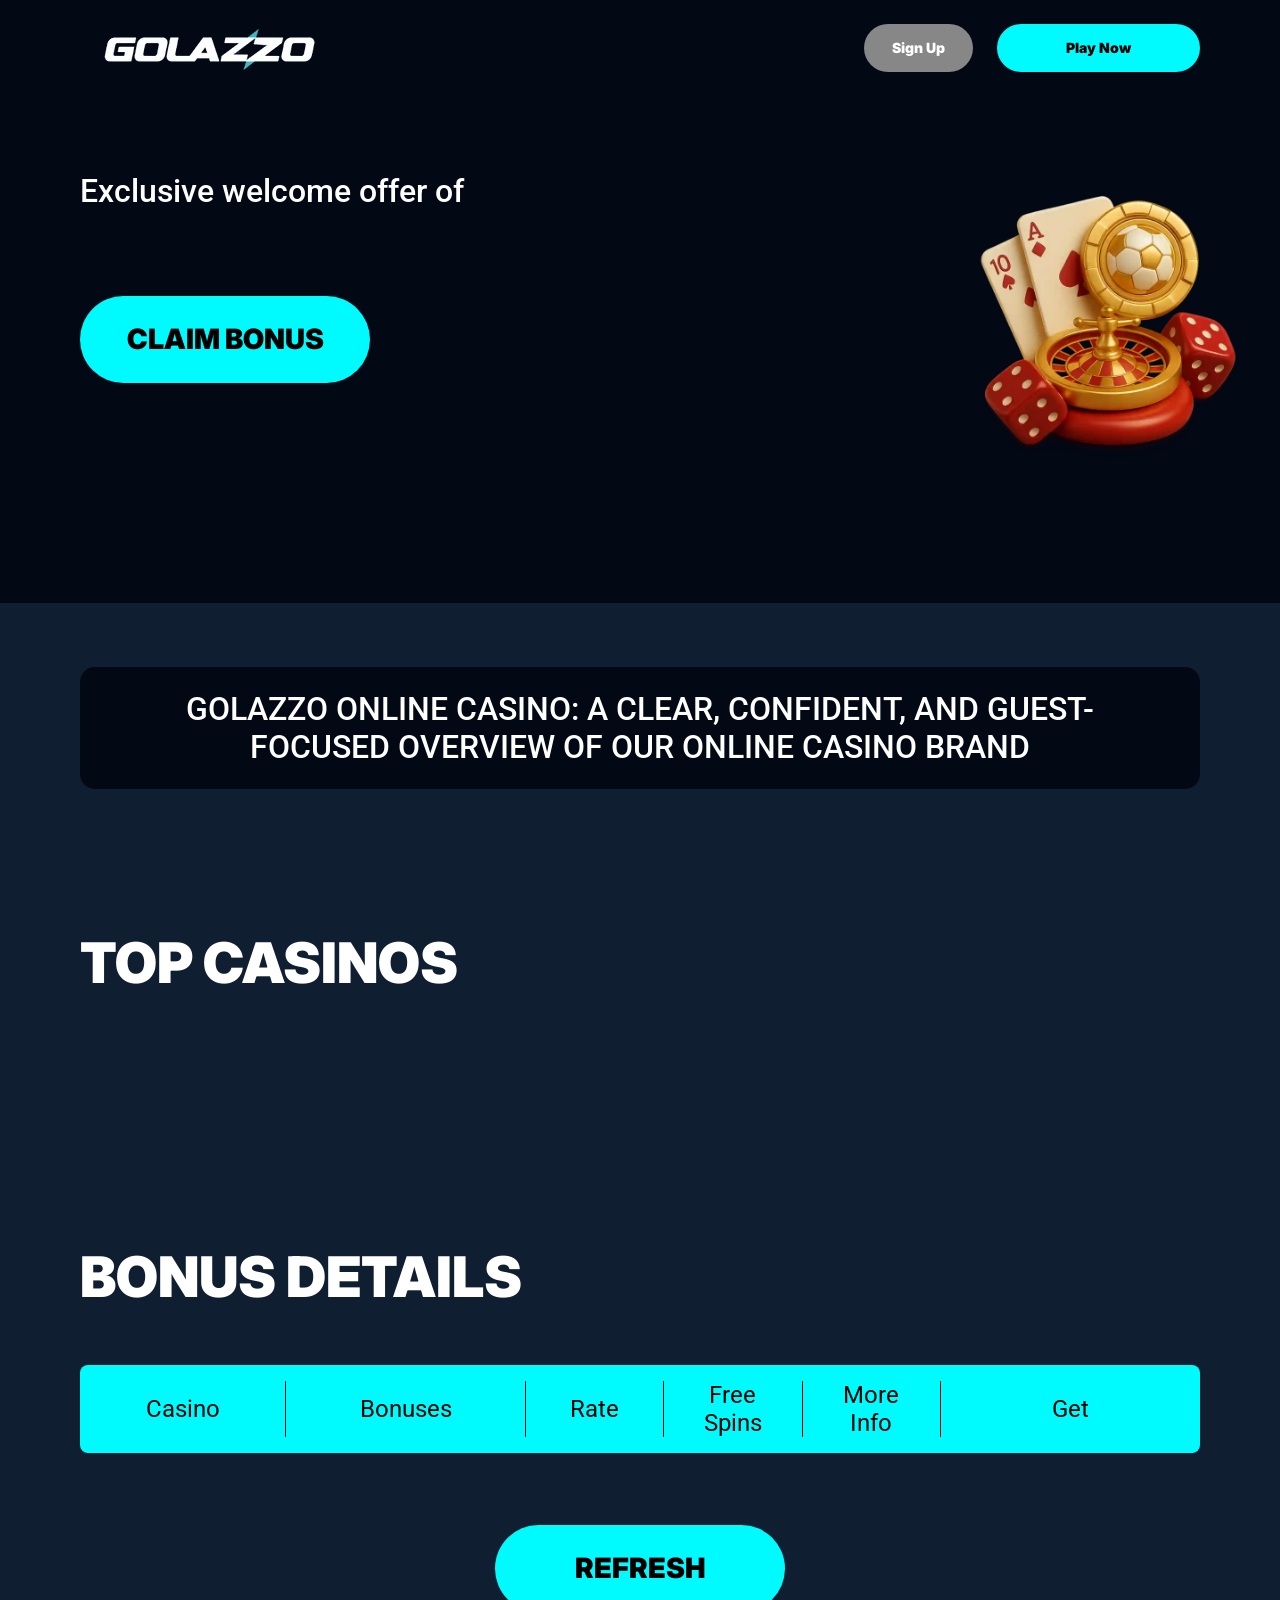
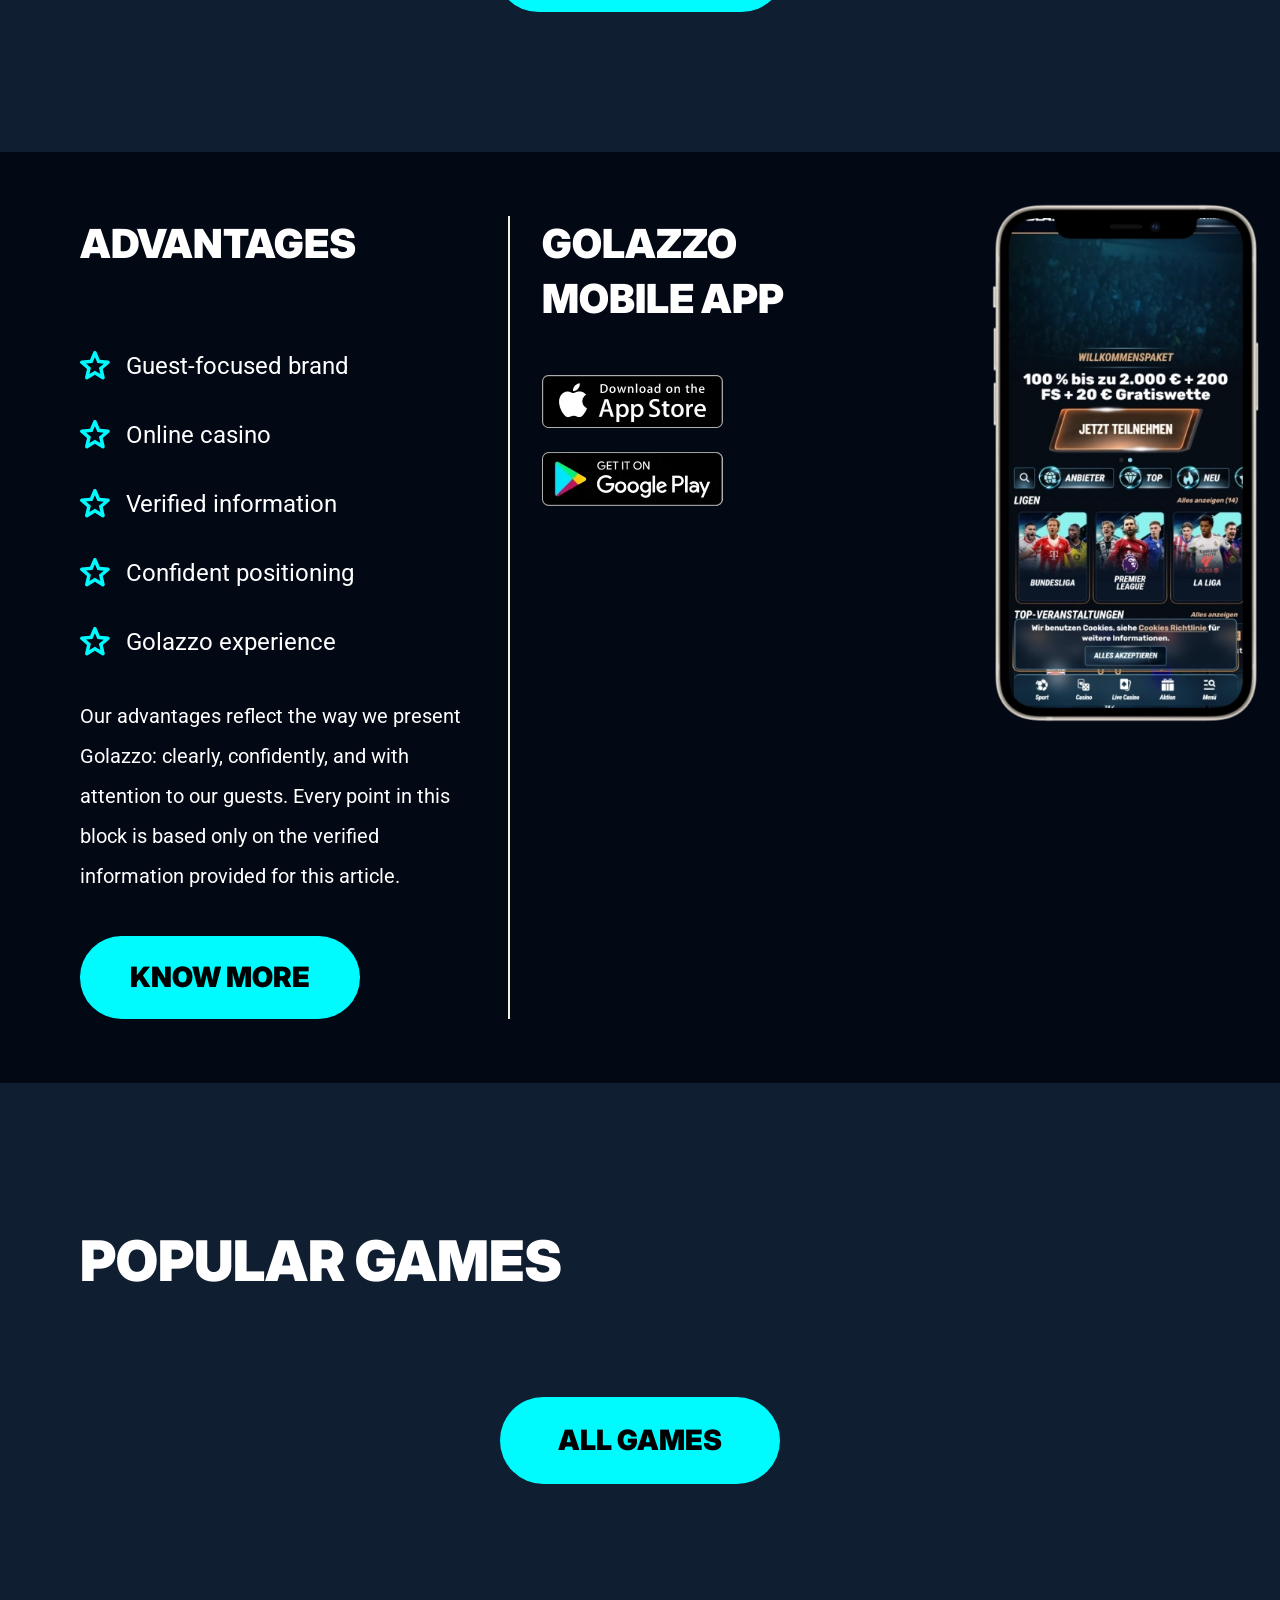
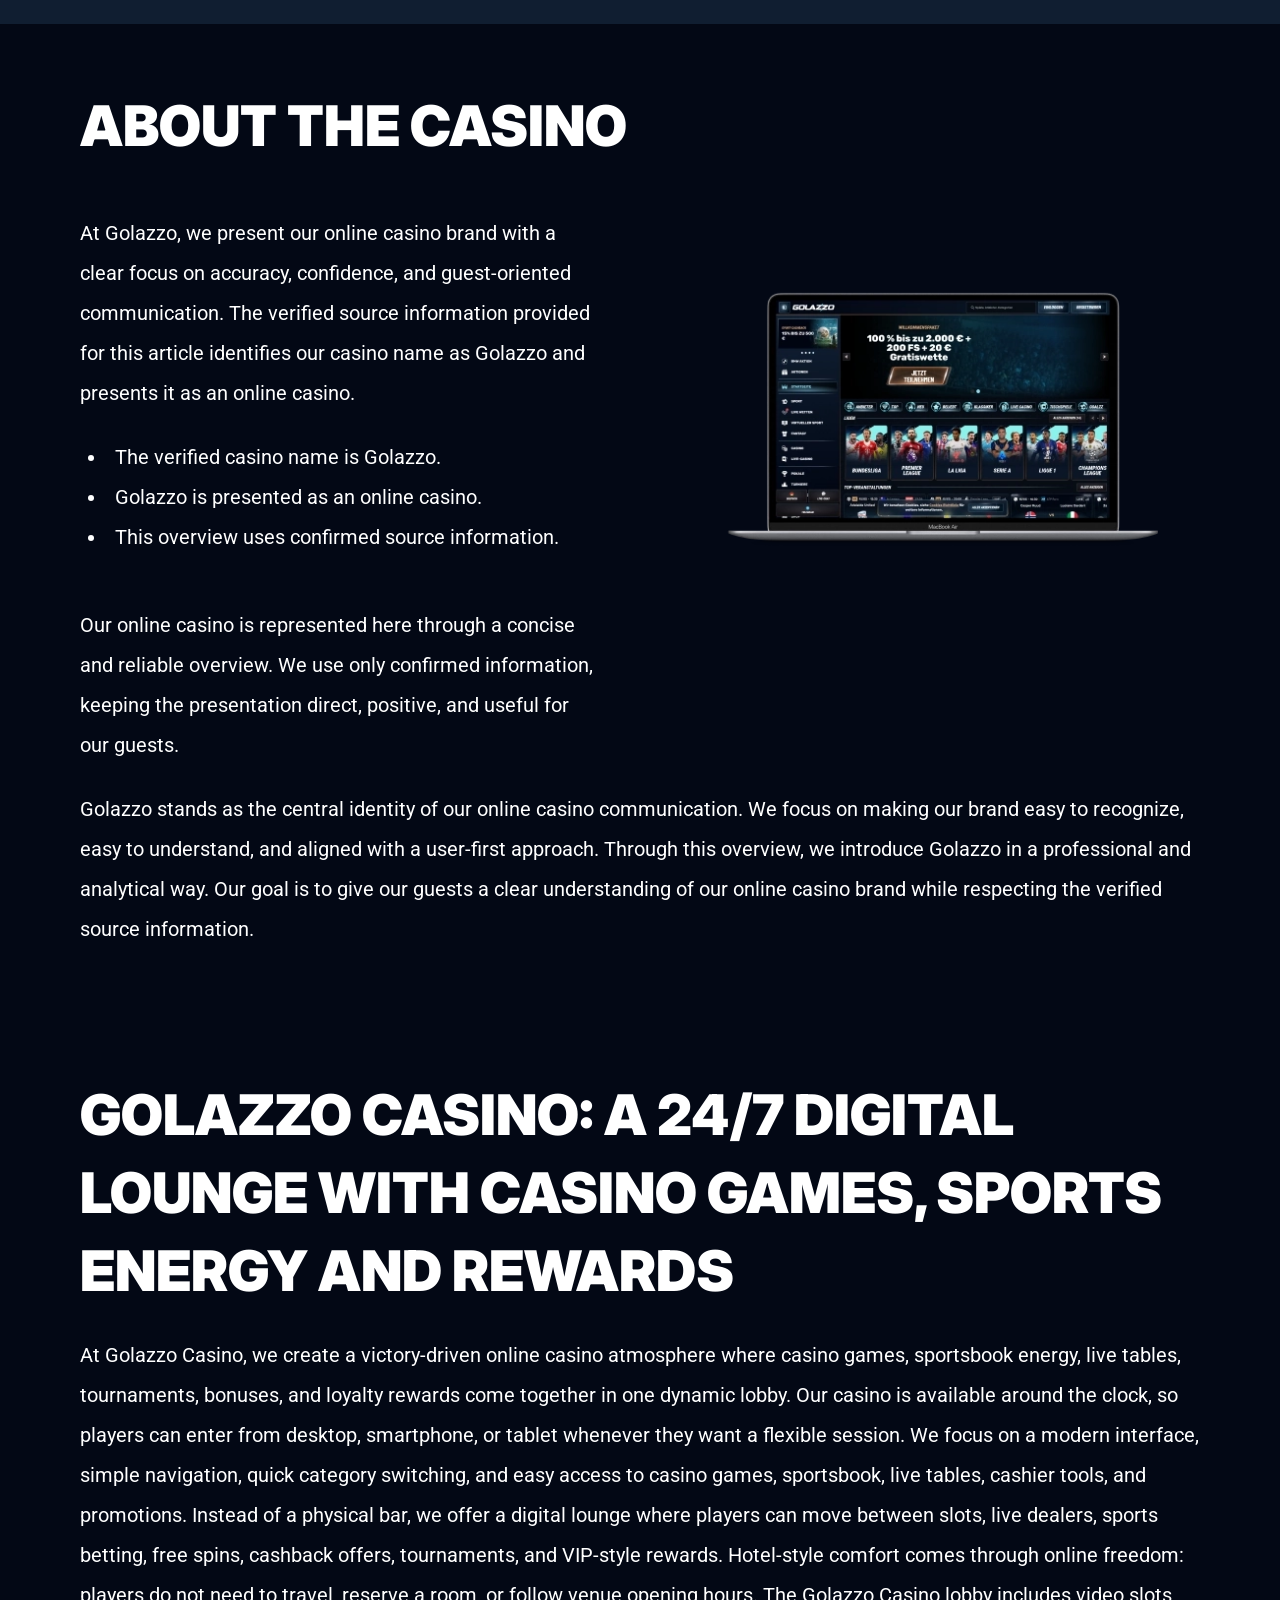
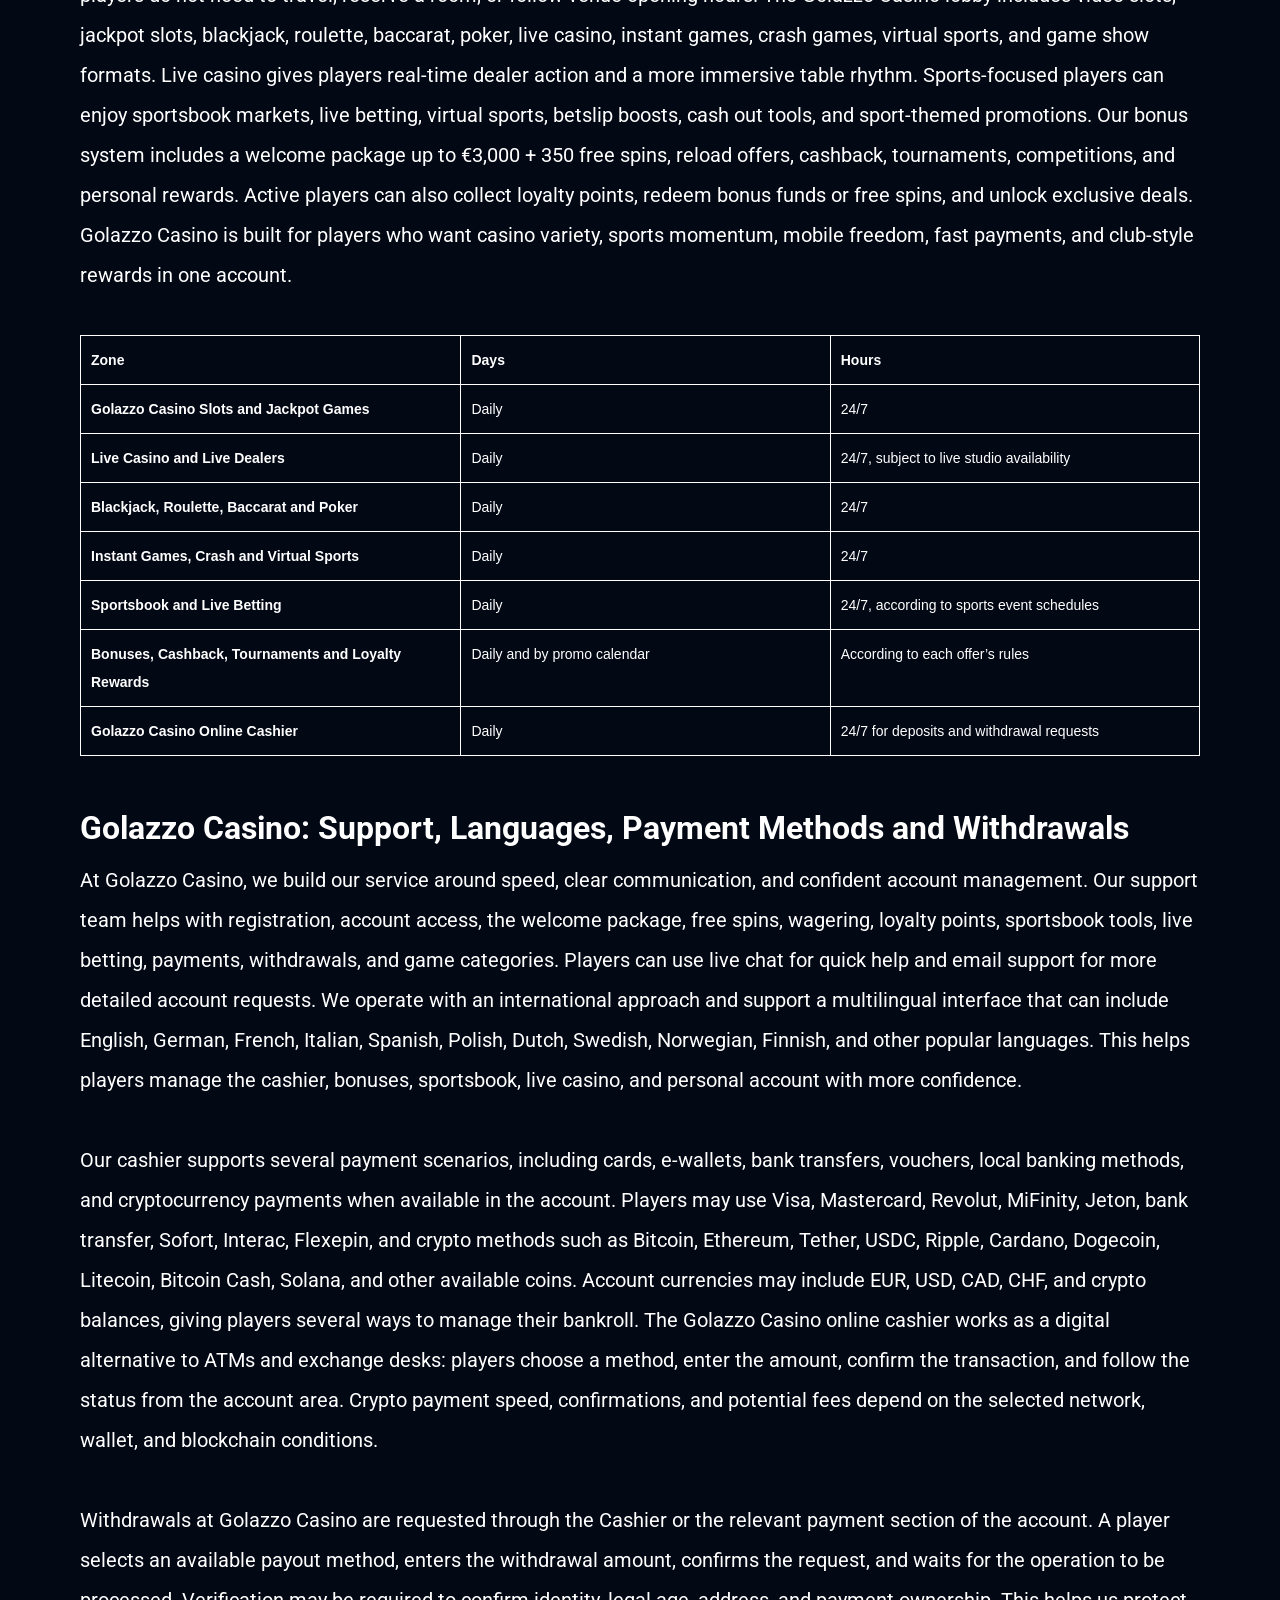
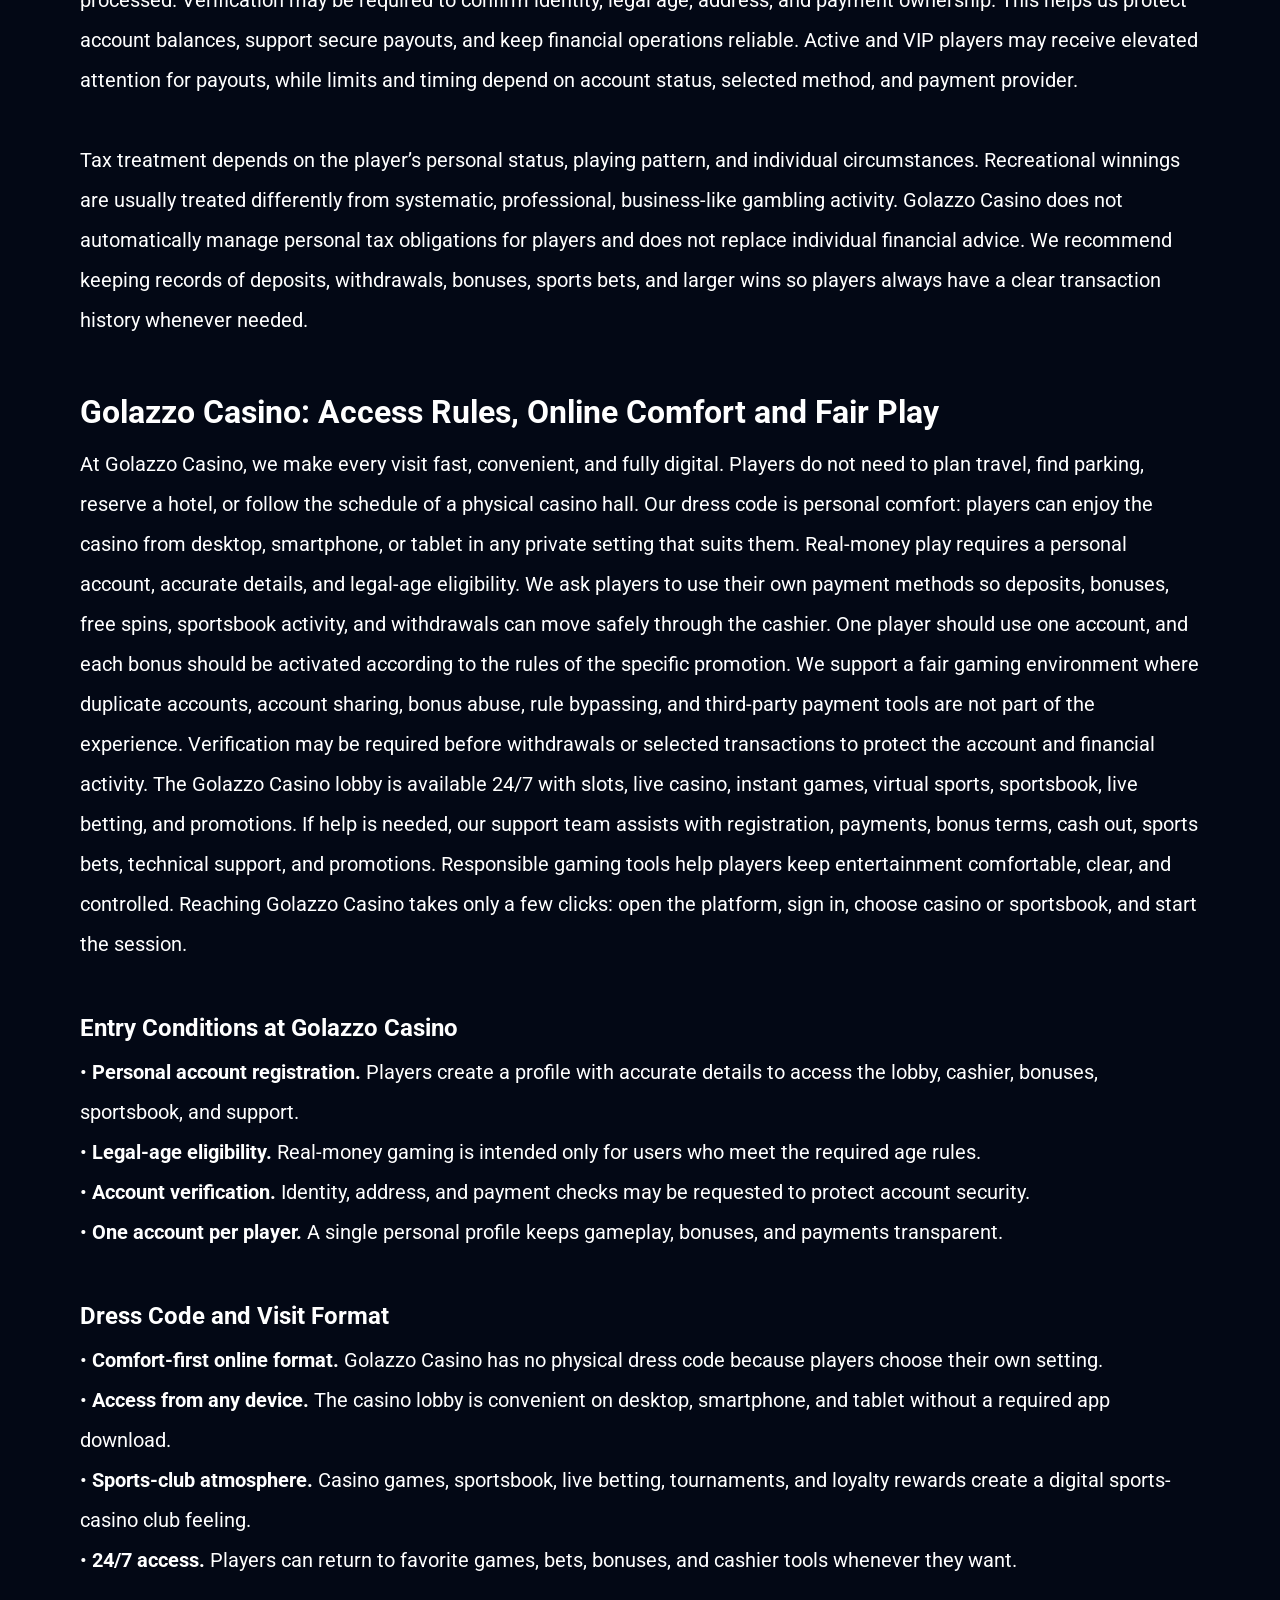
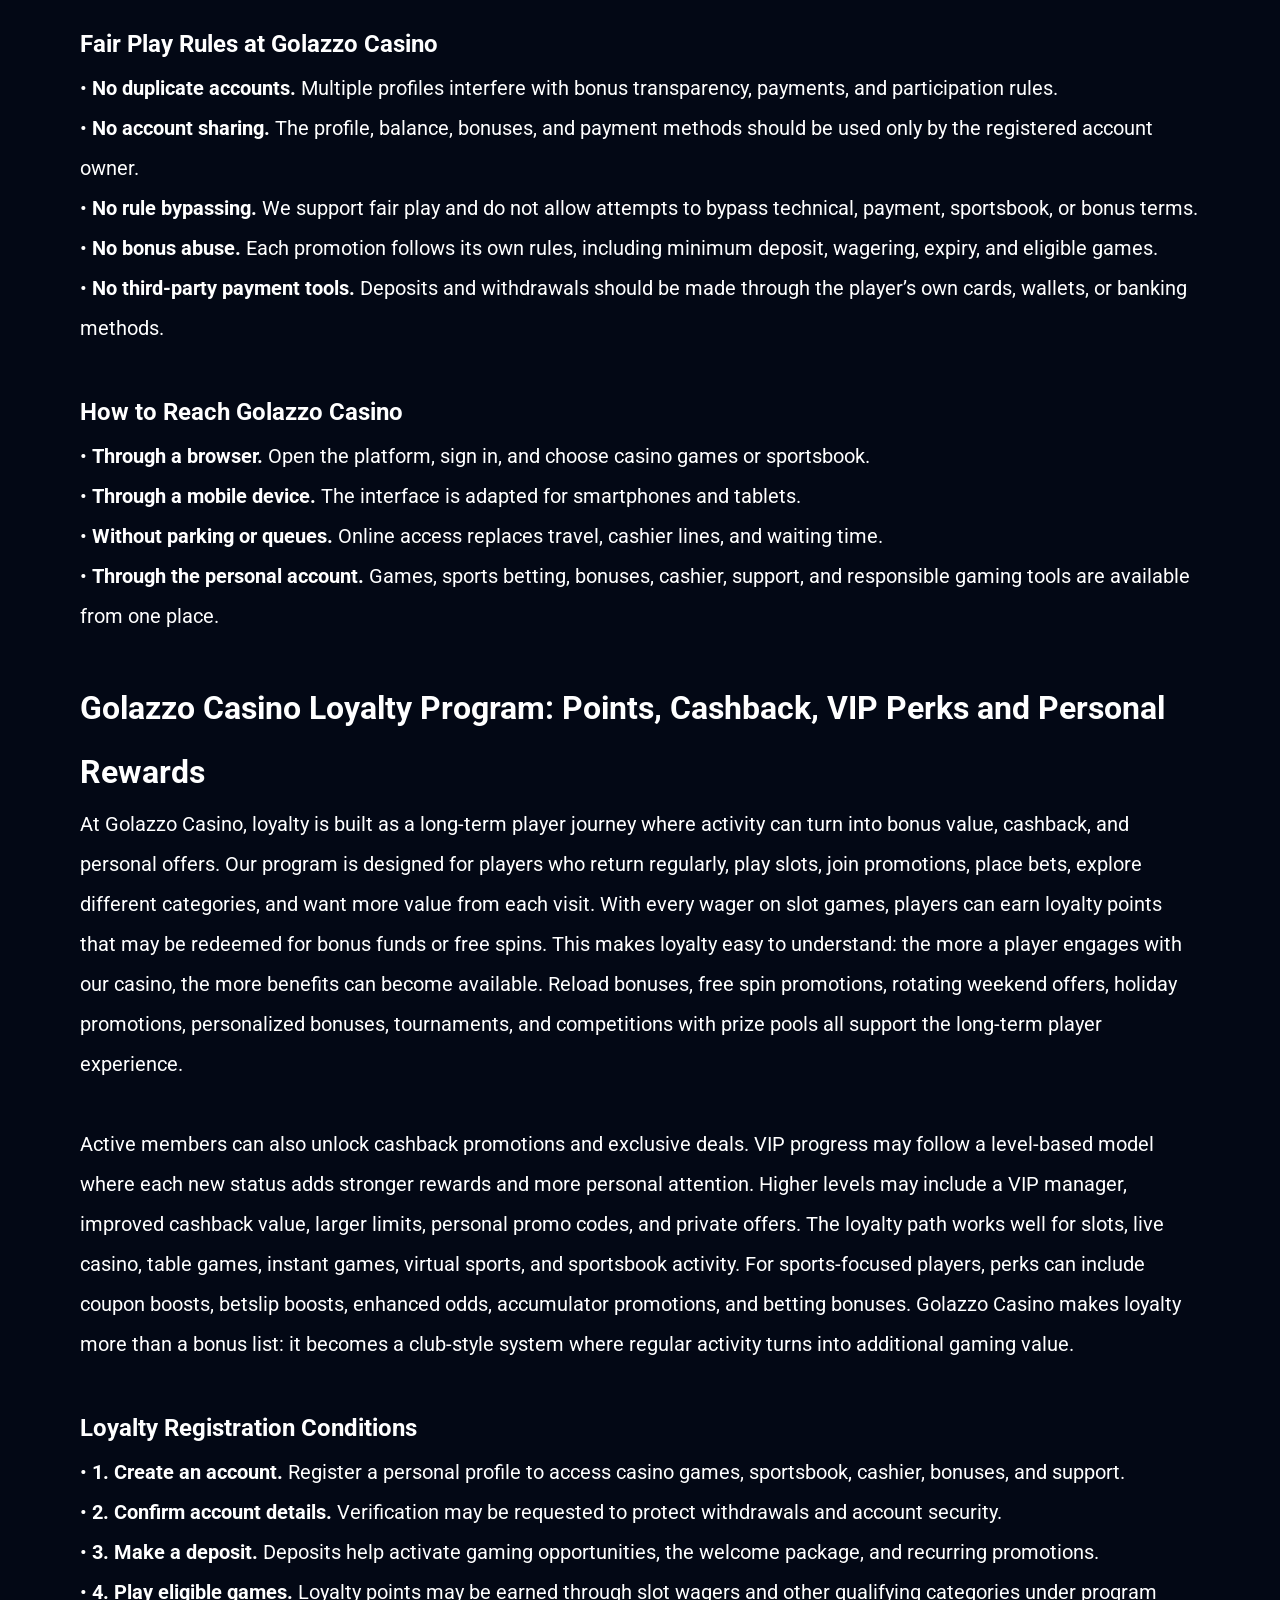
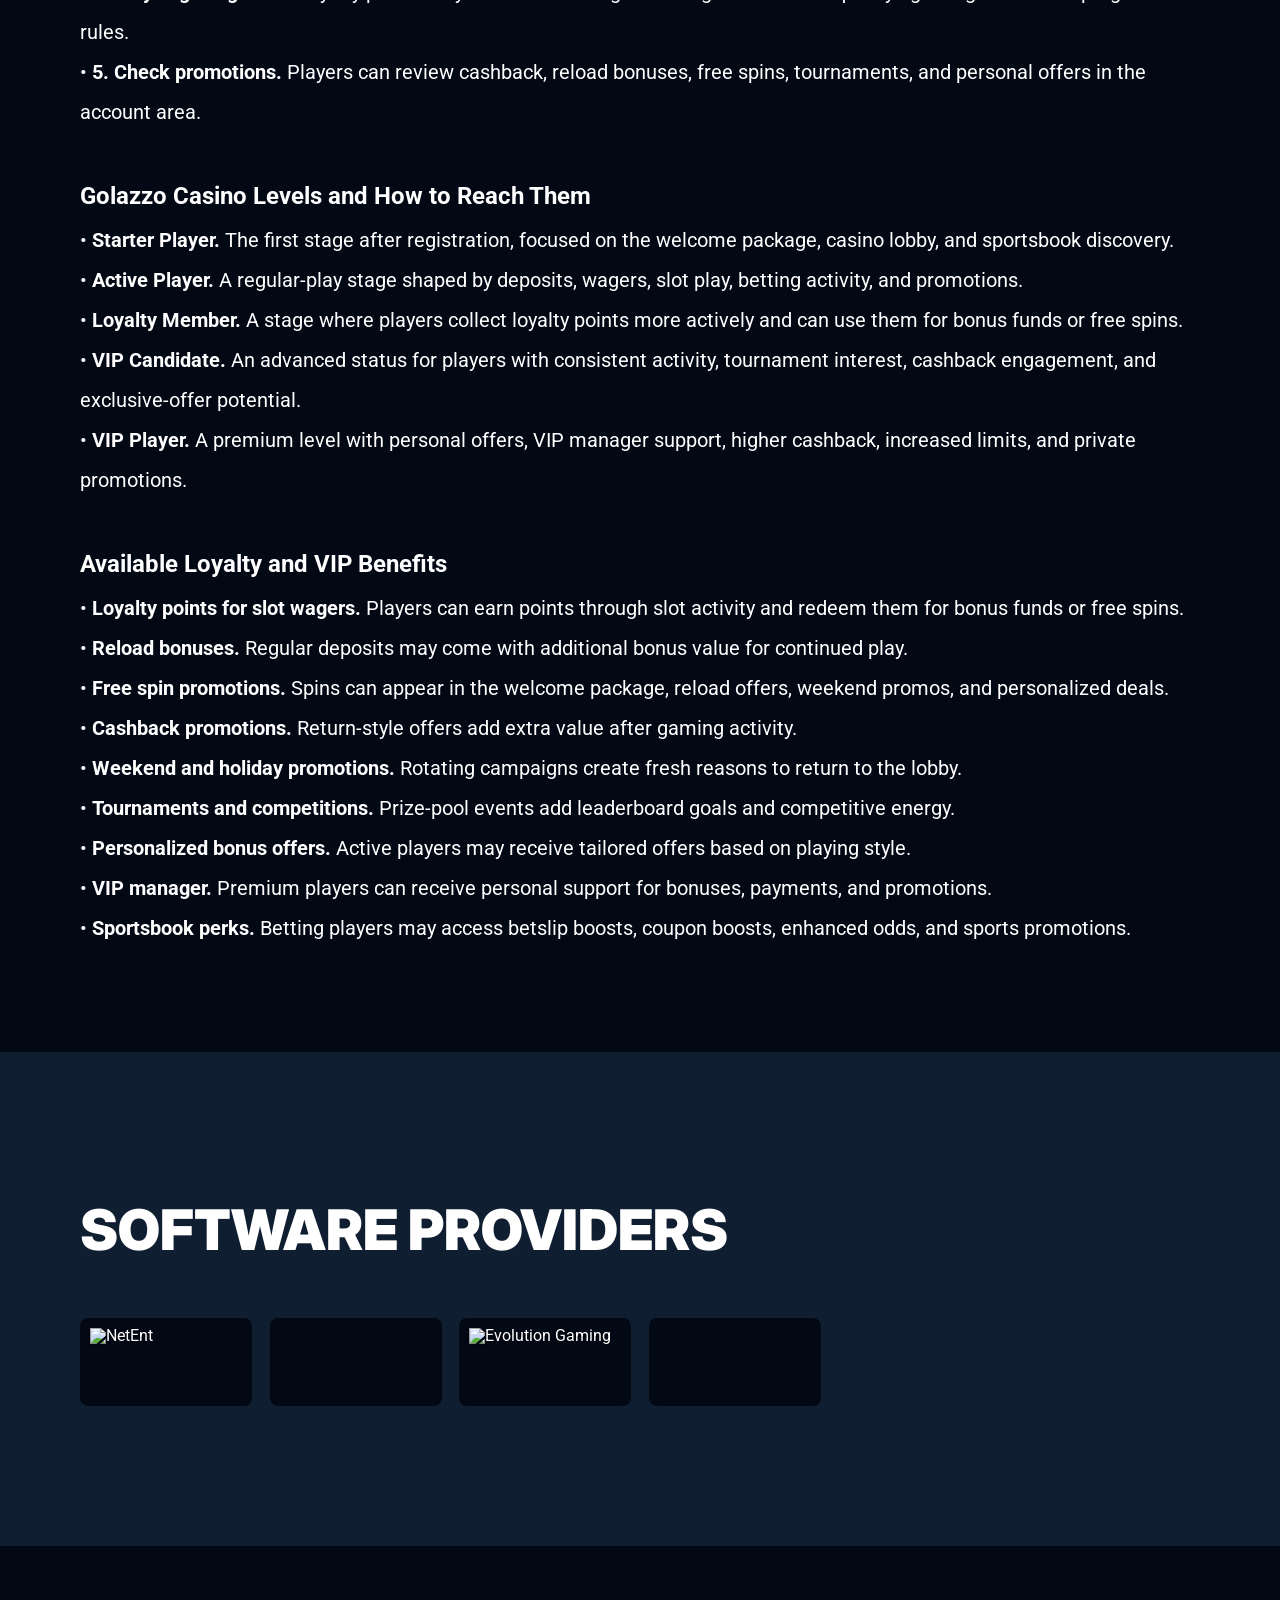
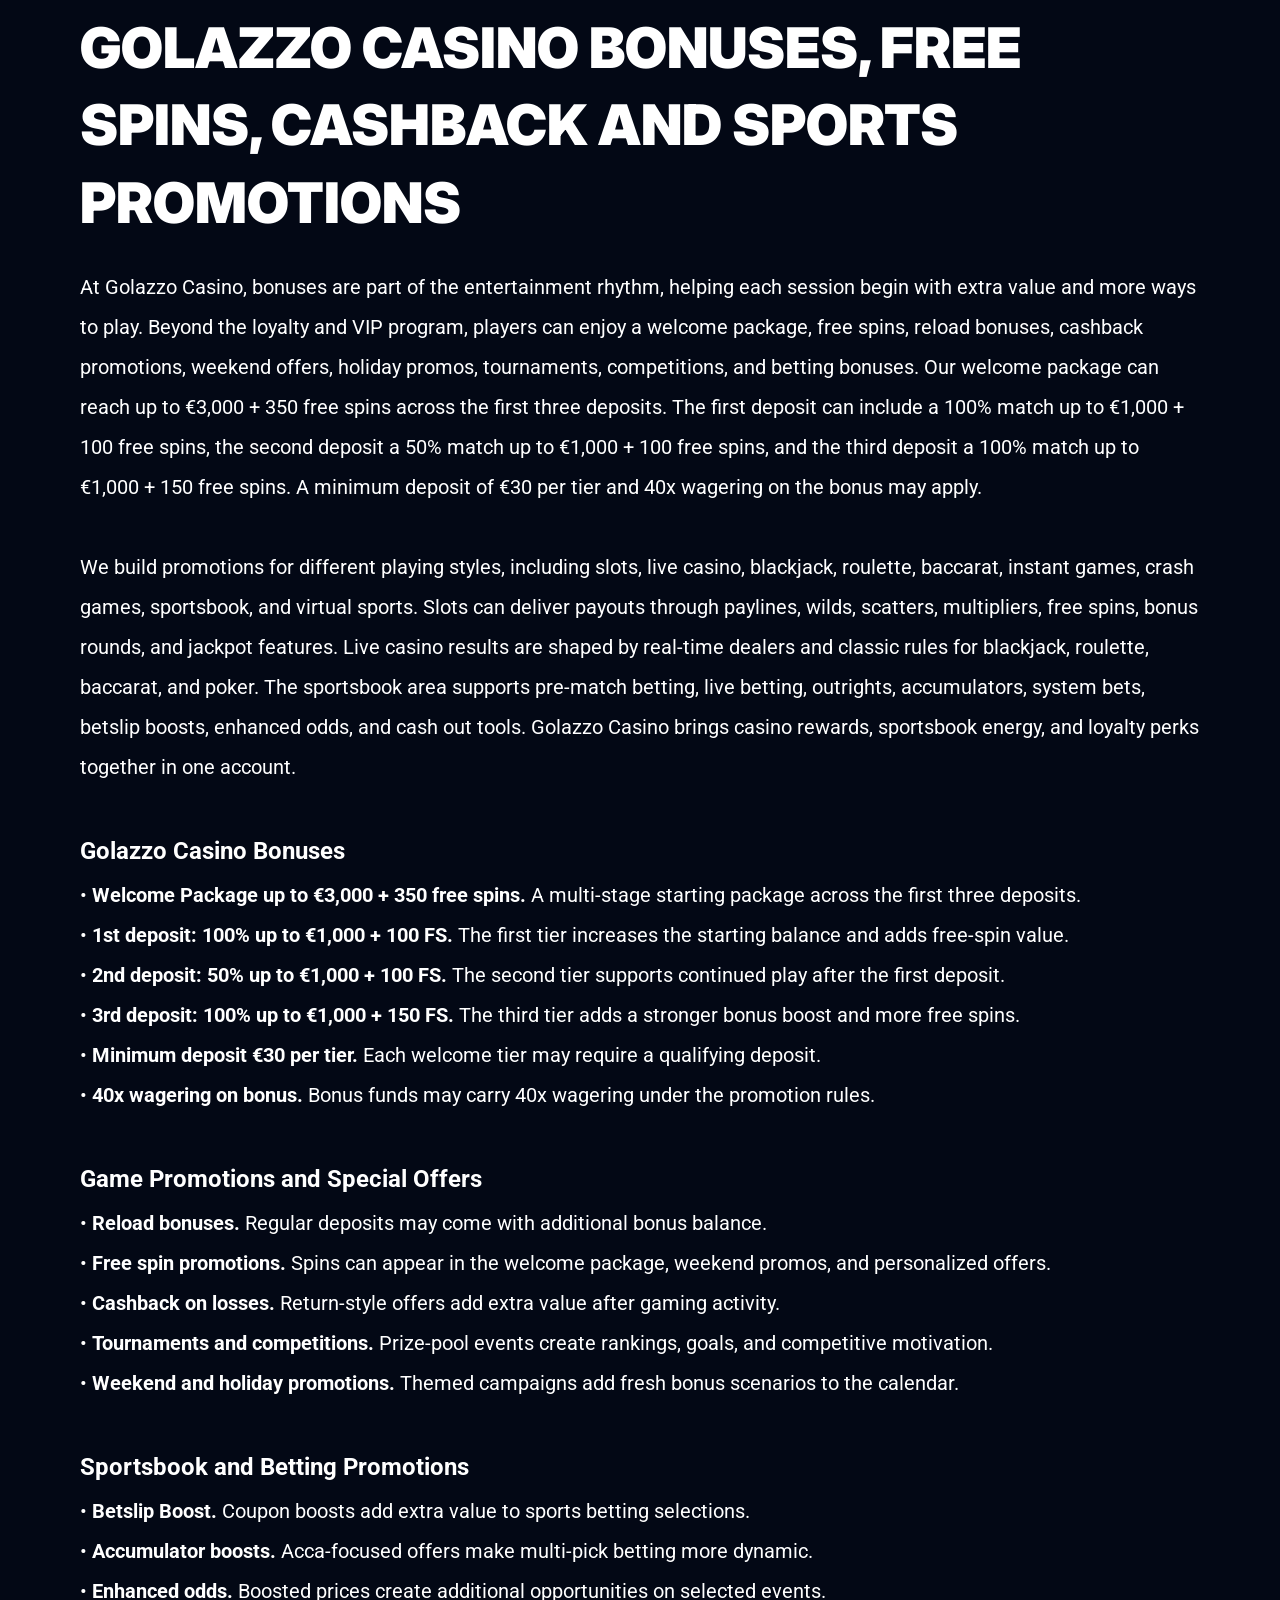
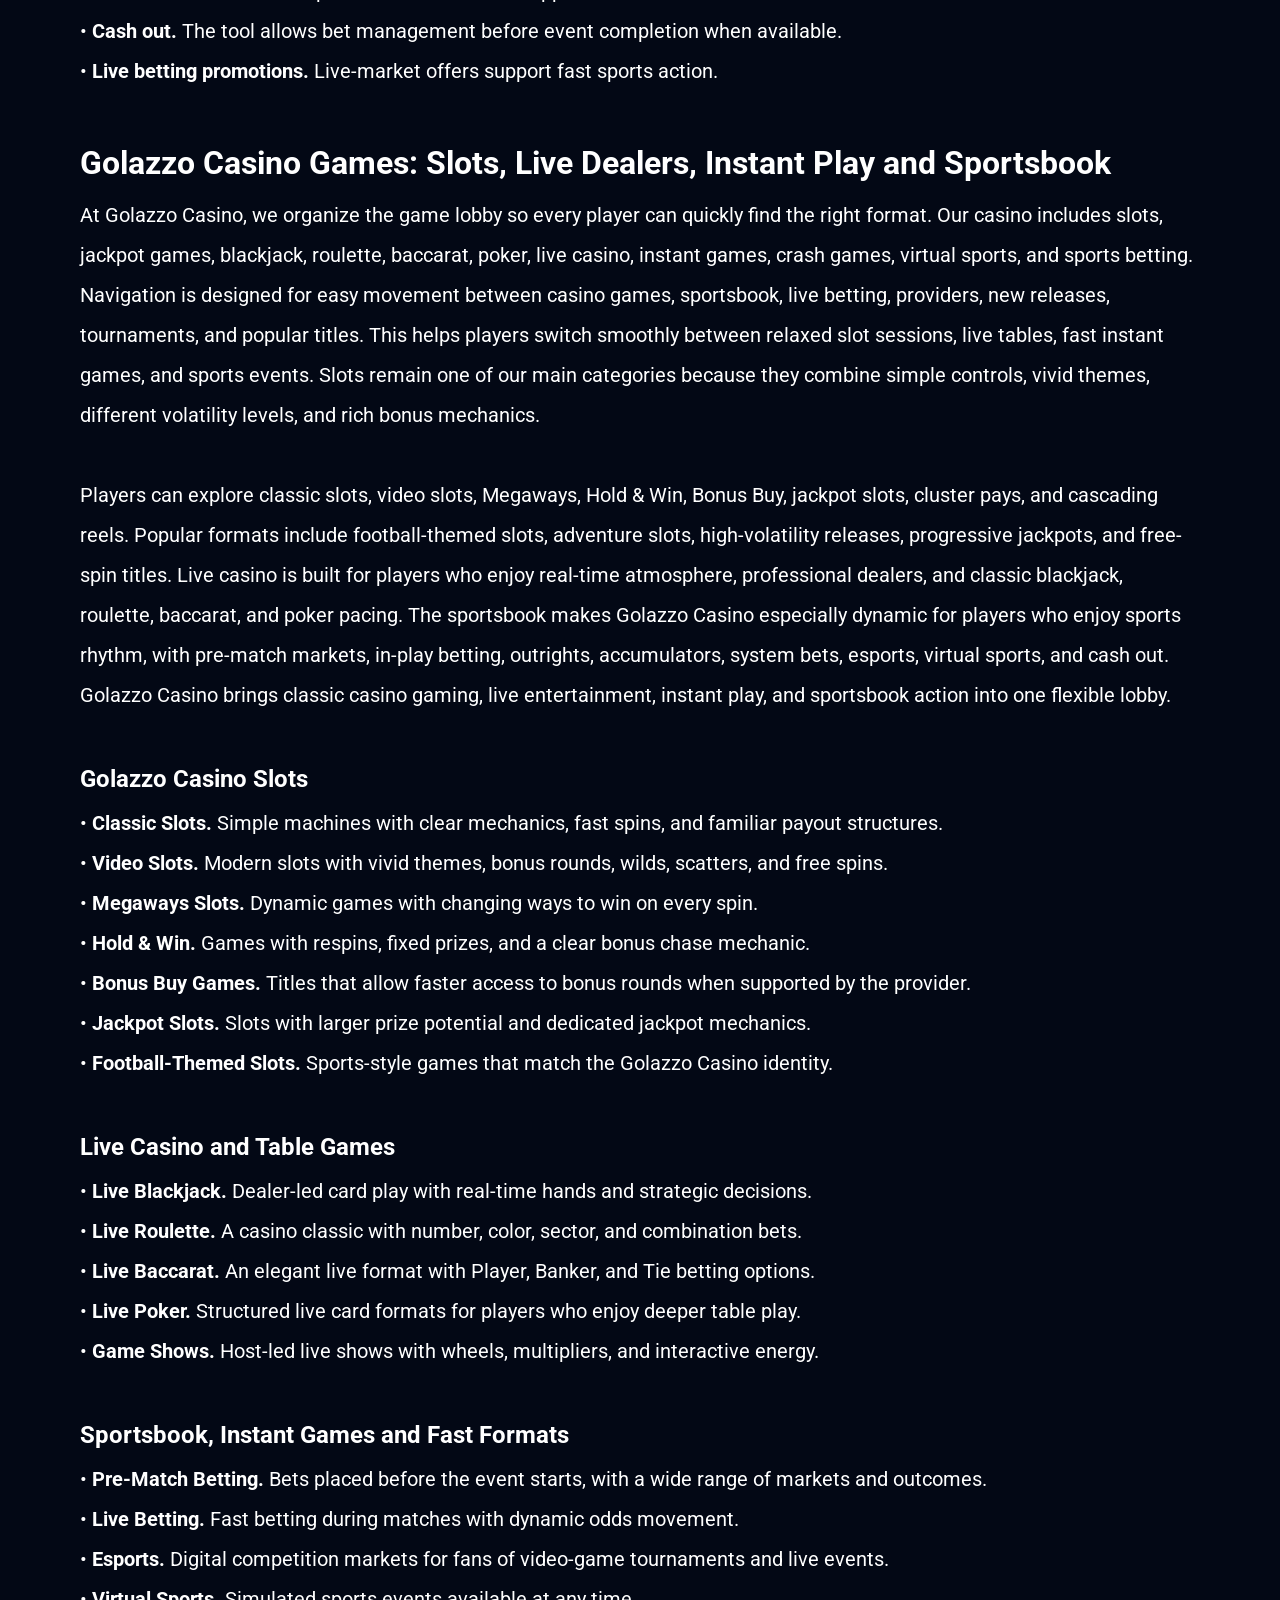
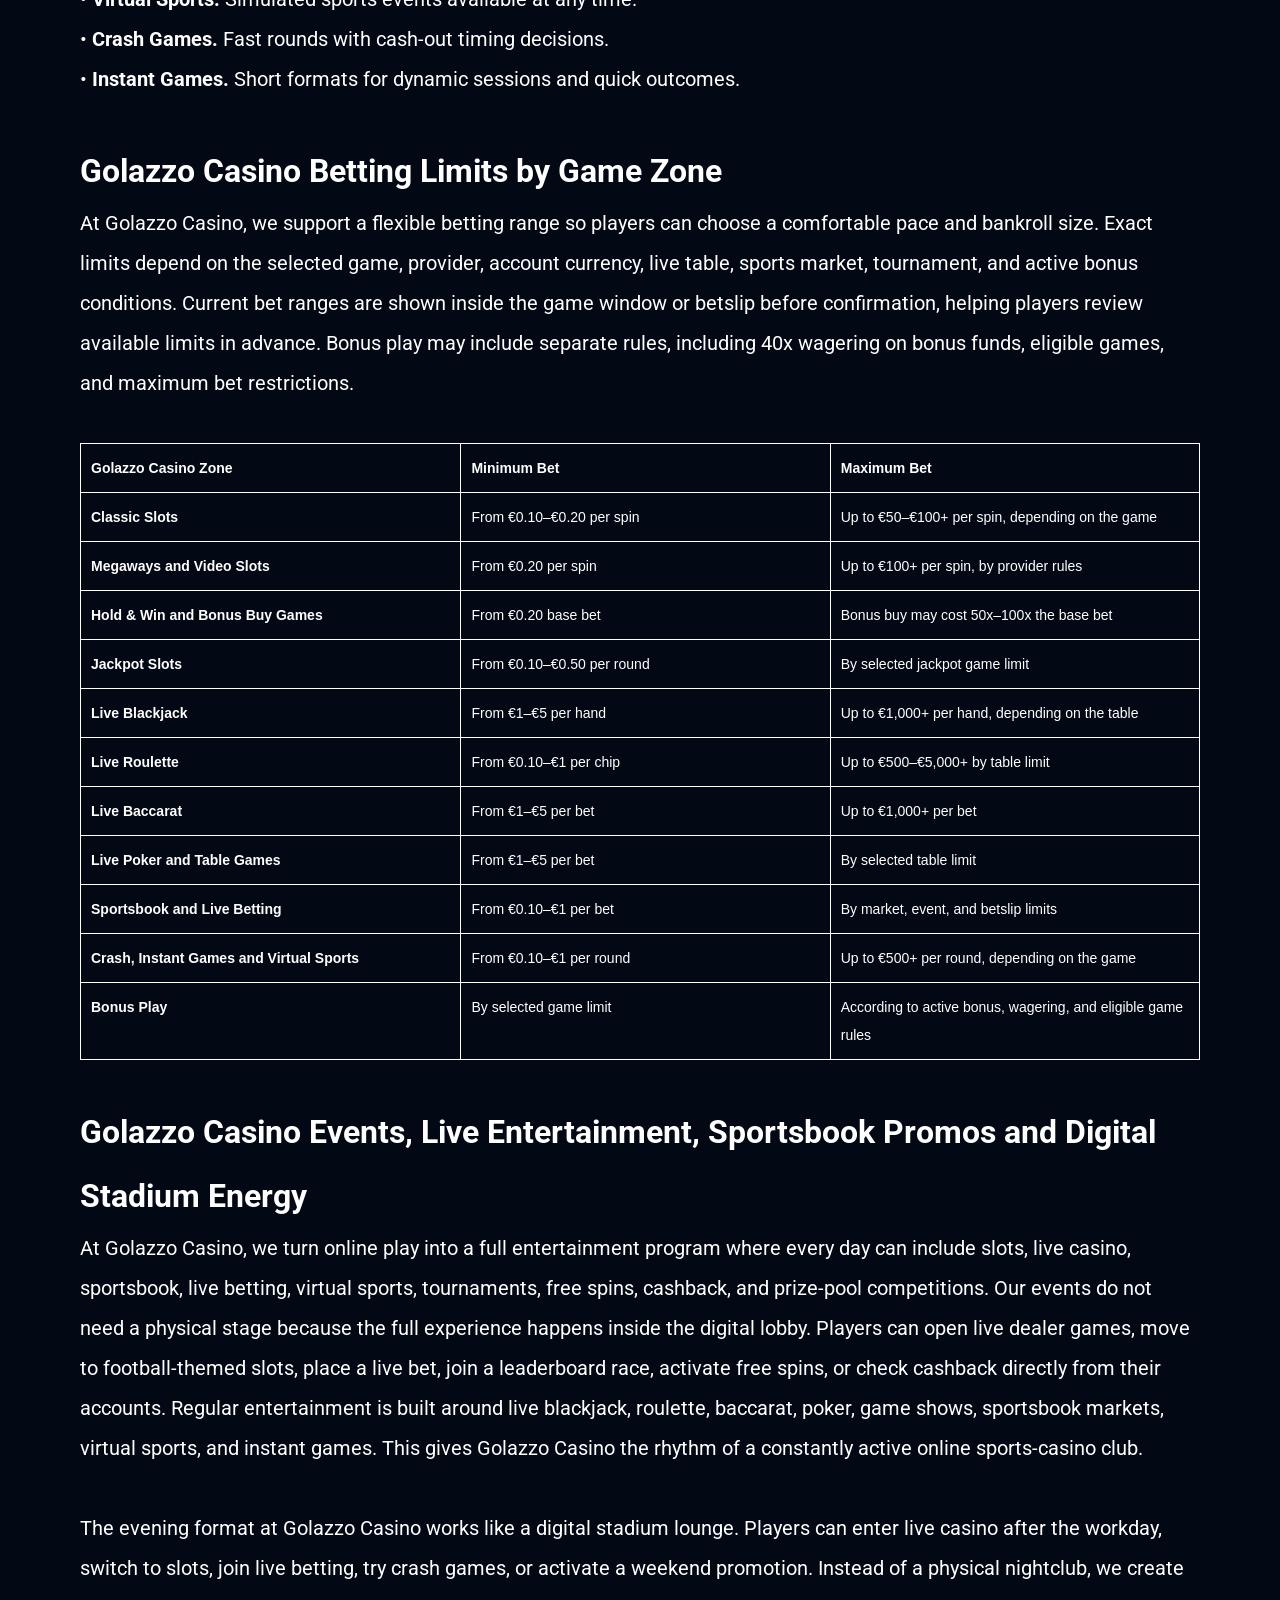
==== commit e747bcb4: "Site update" ====
--- a/index.html
+++ b/index.html
@@ -1,5 +1,5 @@
 <!DOCTYPE html>
-<html lang="en-UK">
+<html lang="en-GB">
 
 <head>
     <meta charset="utf-8">
@@ -38,7 +38,7 @@
           content="Explore Golazzo through a clear, guest-focused online casino overview based only on verified information provided for this article.">
     <meta property="og:url" content="https://golazzocasino-online.com">
     <meta property="og:site_name" content="Golazzo Online Casino Brand Overview">
-    <meta property="og:locale" content="en-UK">
+    <meta property="og:locale" content="en-GB">
     <meta property="og:image" content="_assets/images/1778840763-maion.webp">
     <meta property="og:image:width" content="1200">
     <meta property="og:image:height" content="630">
@@ -52,7 +52,7 @@
     <meta name="twitter:image:width" content="1200">
     <meta name="twitter:image:height" content="630">
     <link rel="icon" href="_assets/images/1778840771-favicon.svg" type="image/x-icon" sizes="16x16">
-    <meta name="language" content="en-UK">
+    <meta name="language" content="en-GB">
 
     <link rel="apple-touch-icon" href="_assets/images/1778840715-favicon.svg" sizes="96x96">
     <link rel="icon" href="_assets/images/1778840715-favicon.svg" type="image/webp" sizes="192x192">
